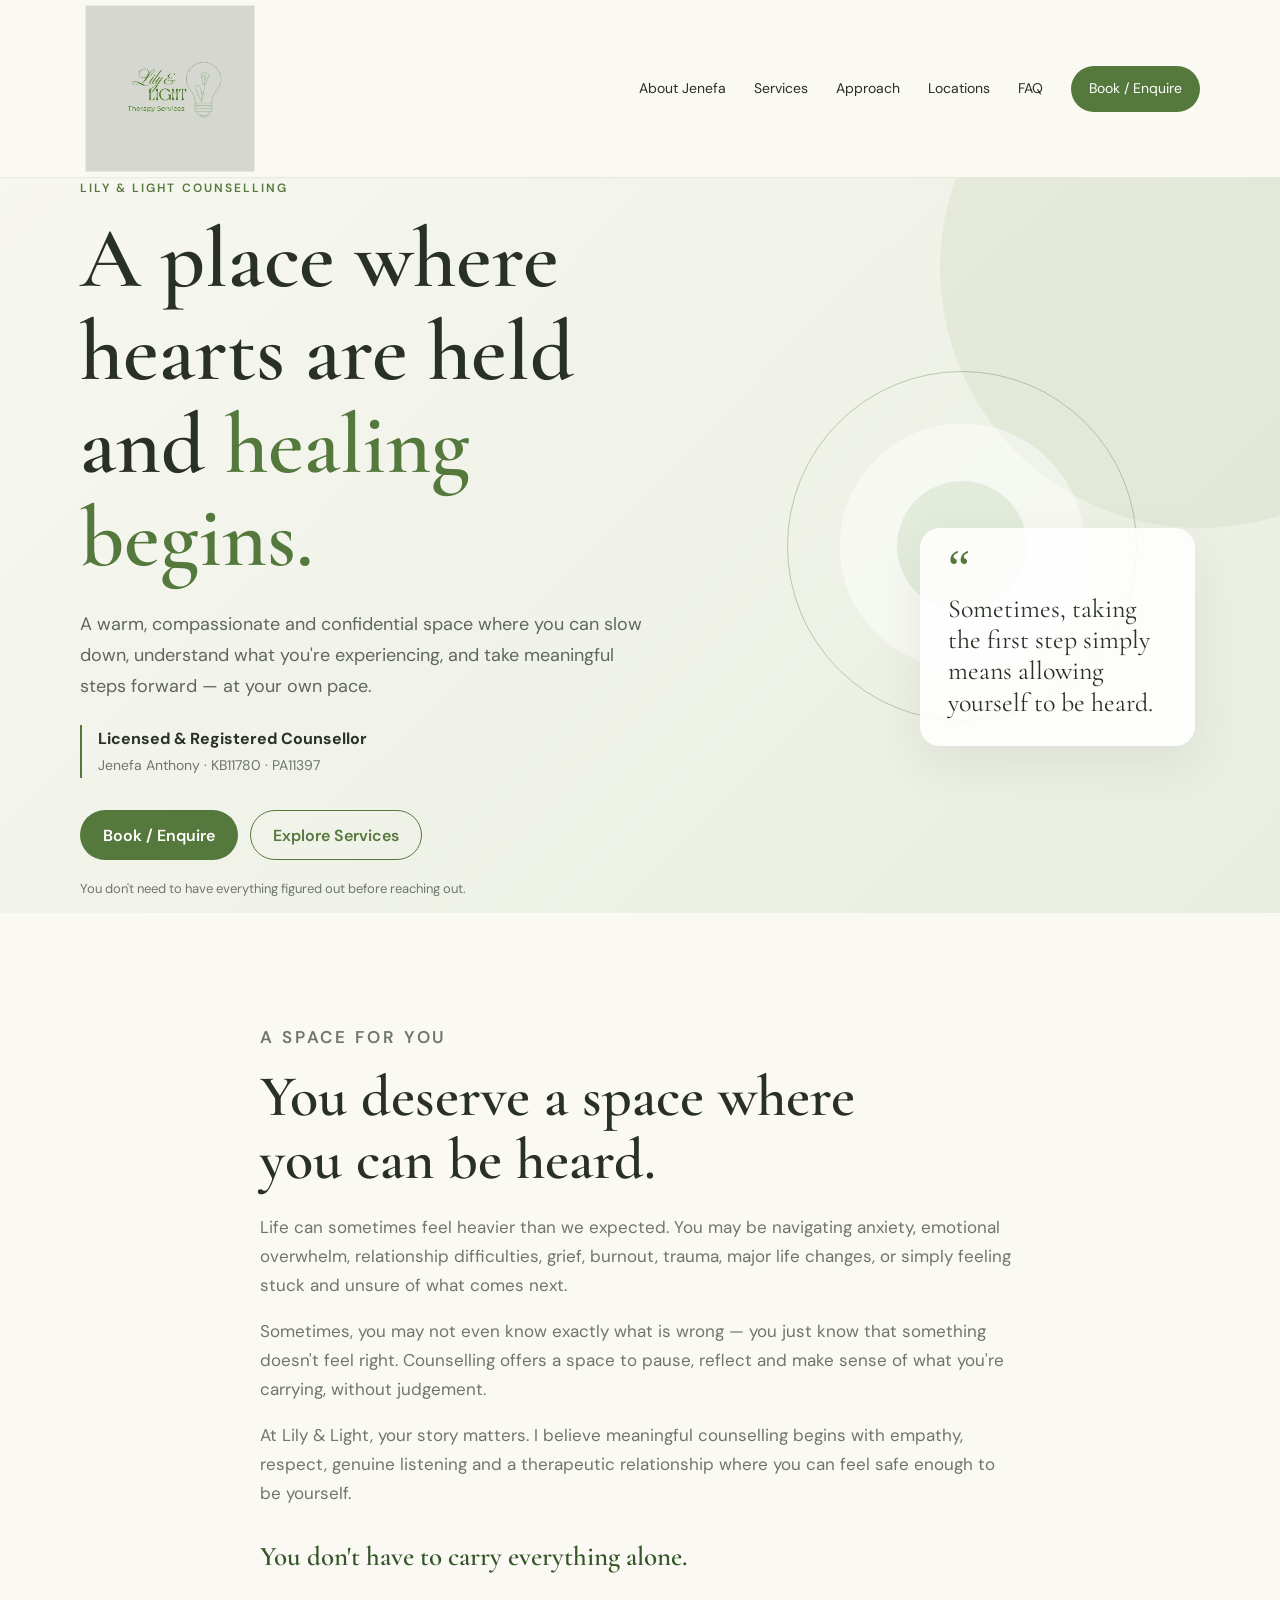
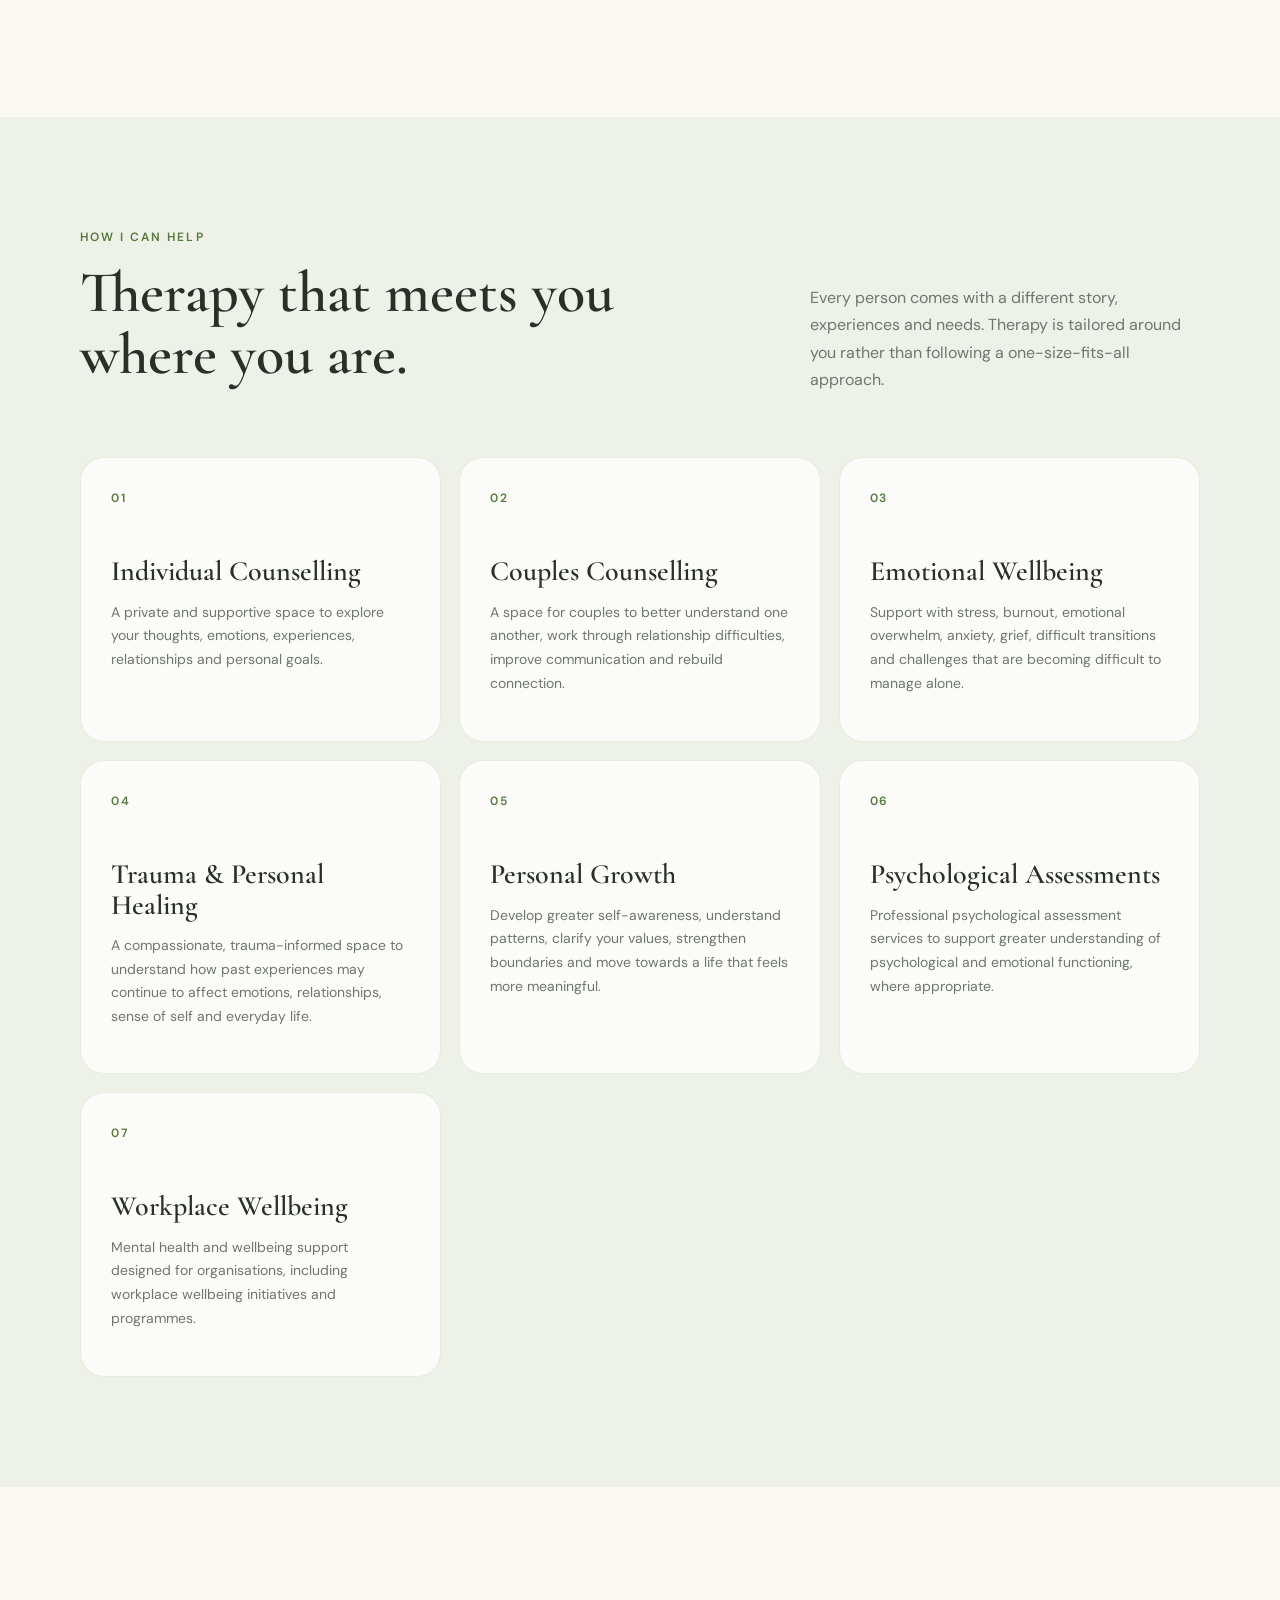
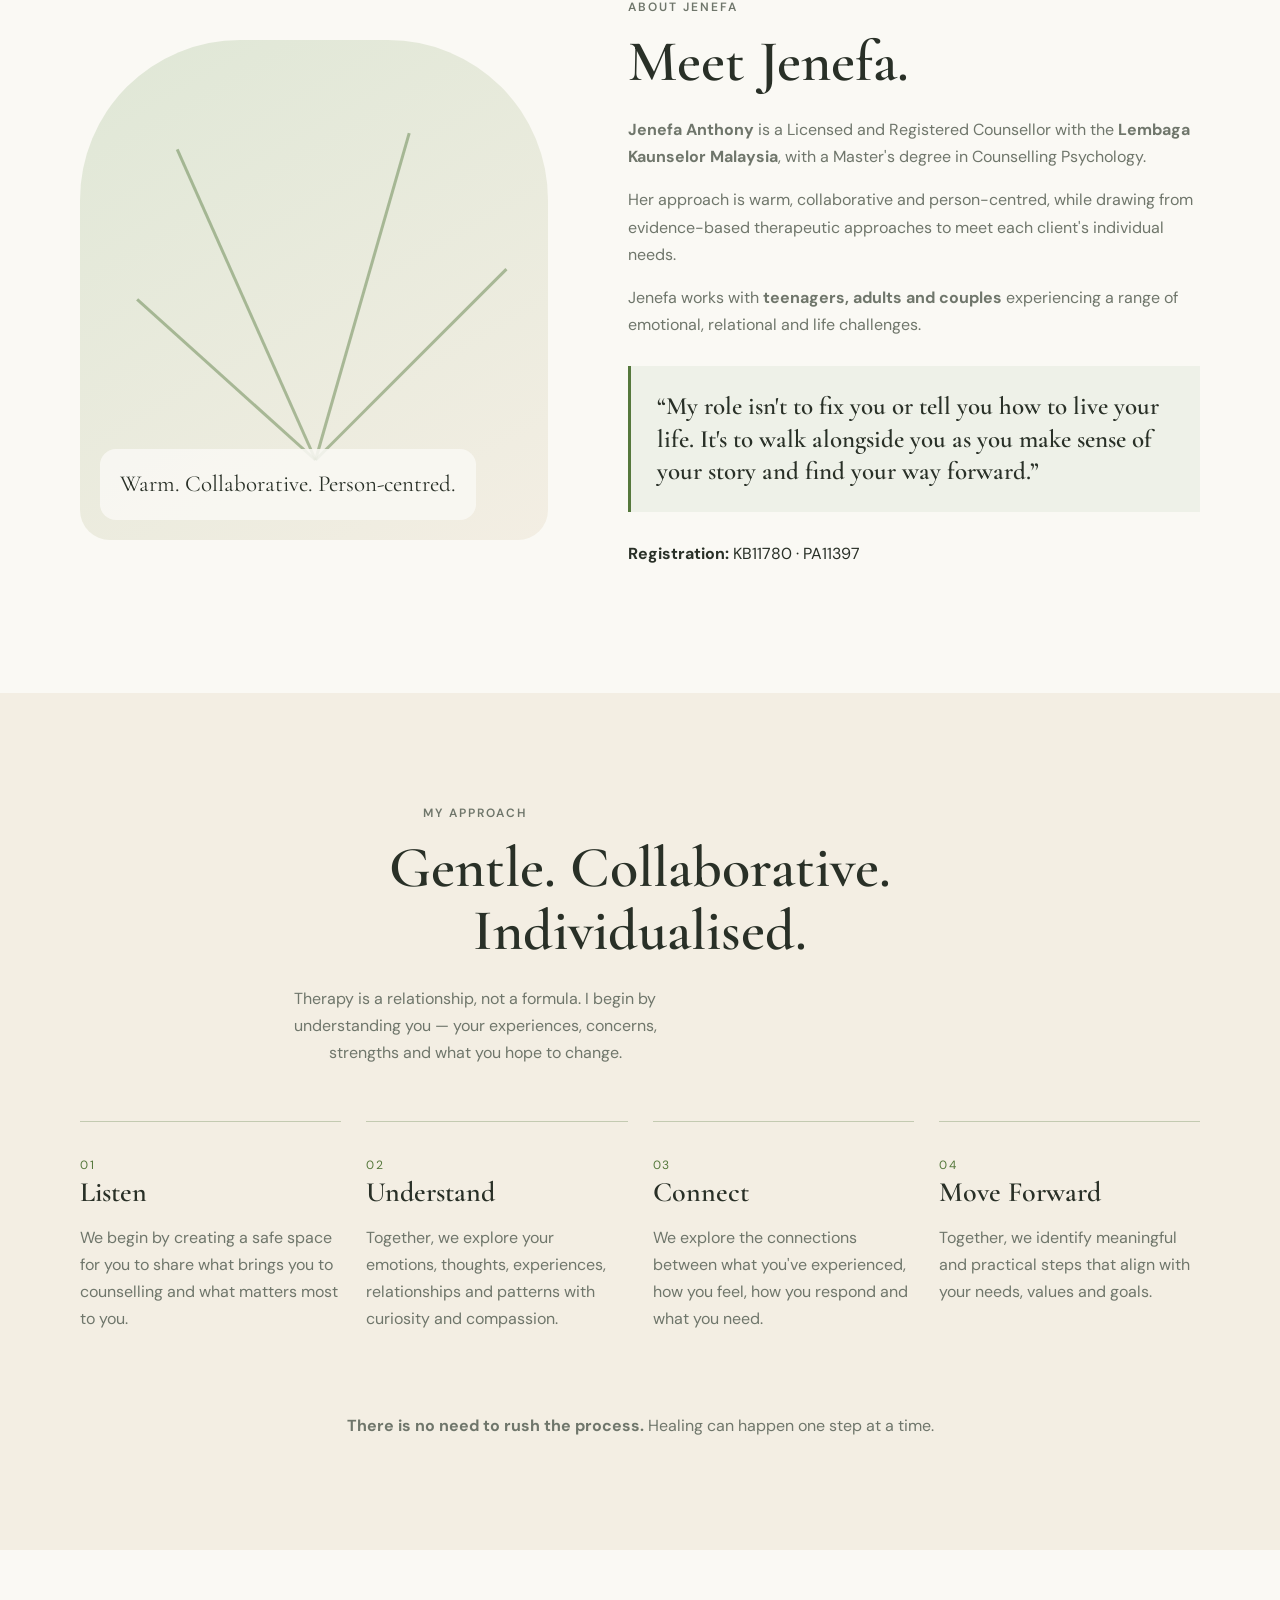
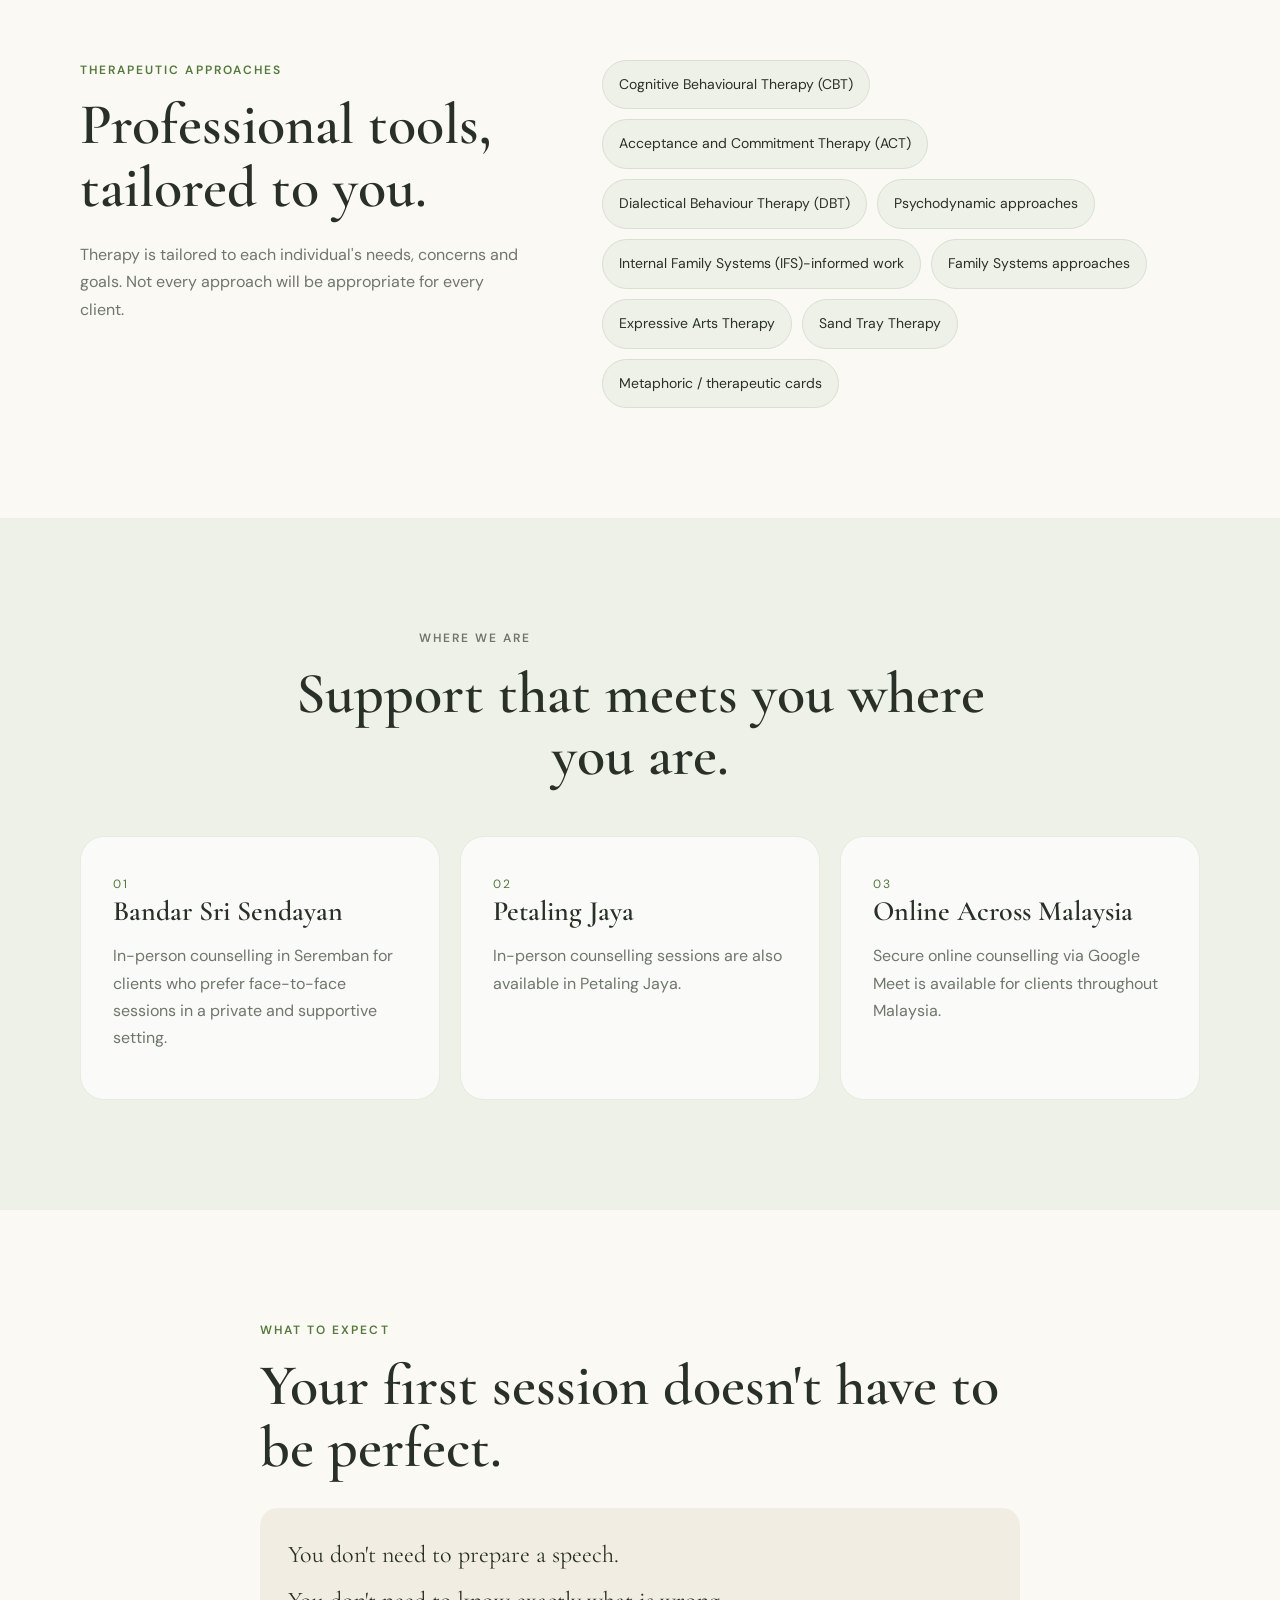
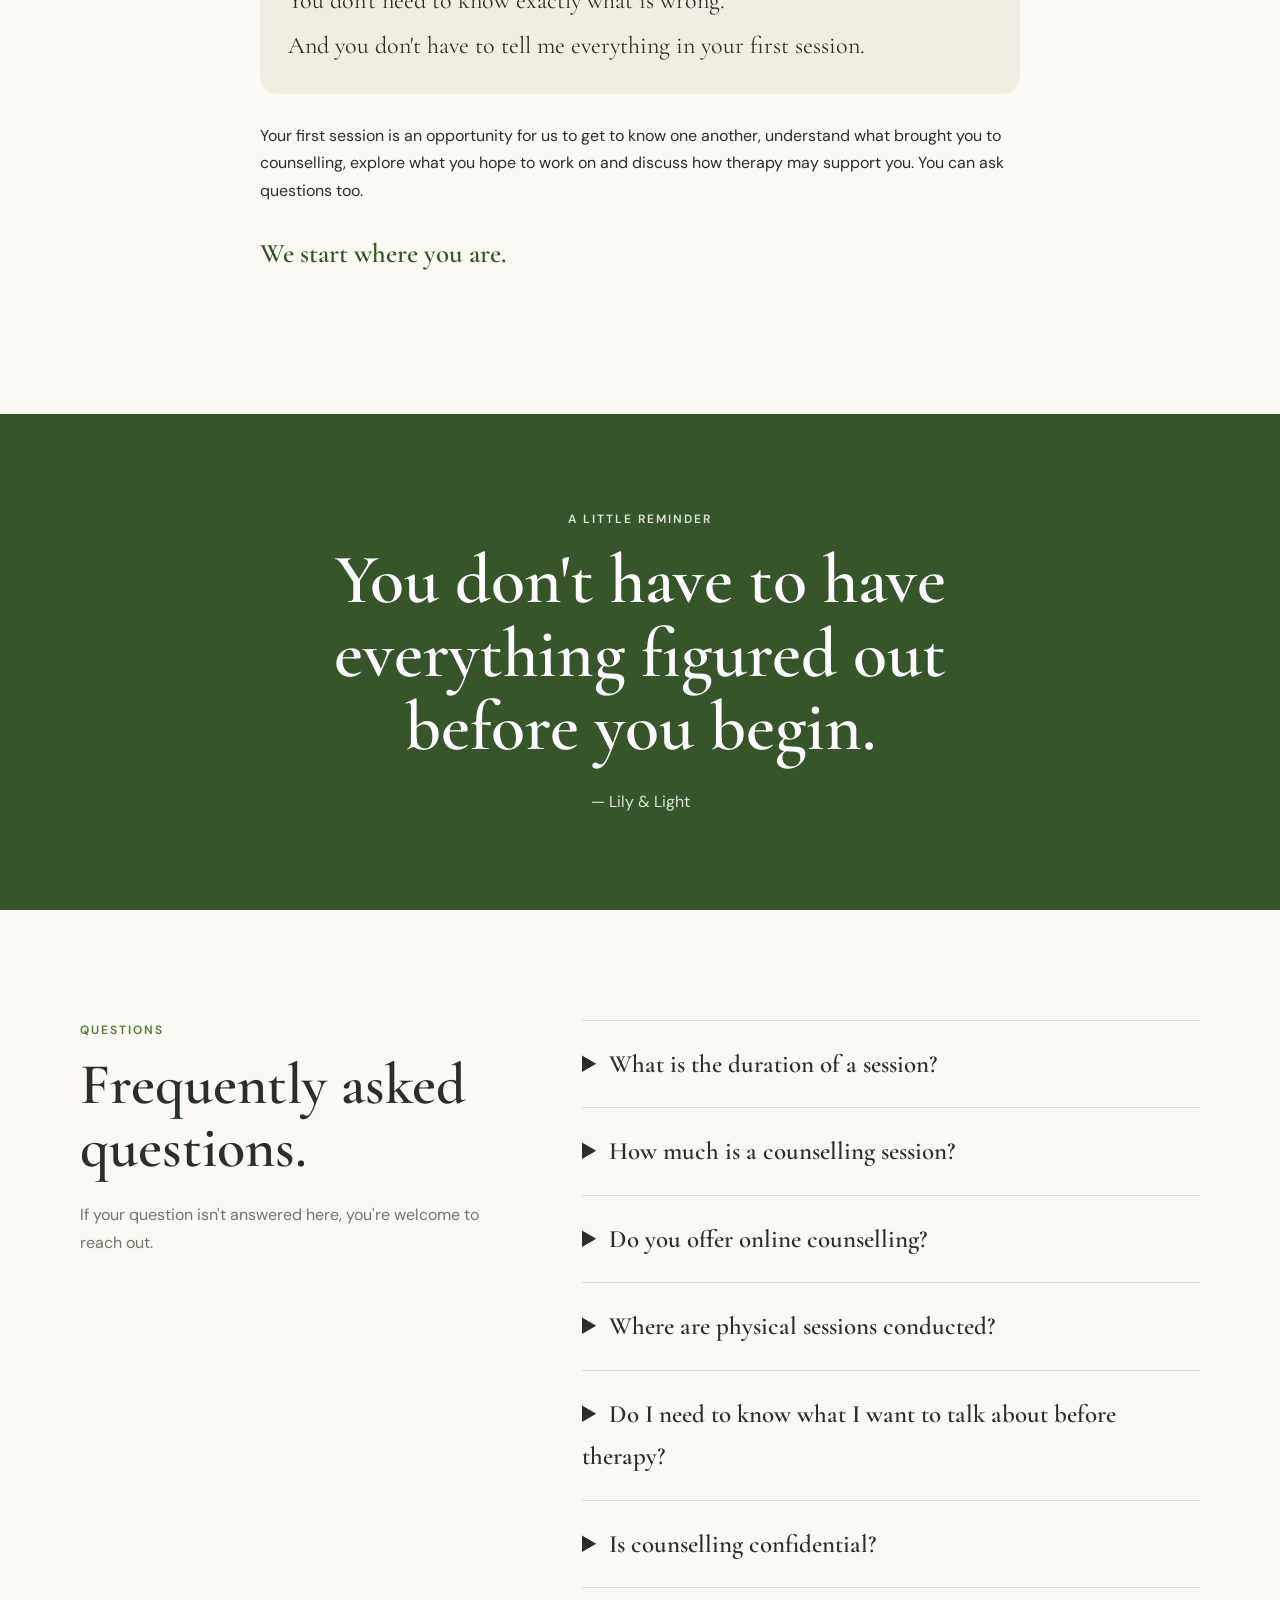
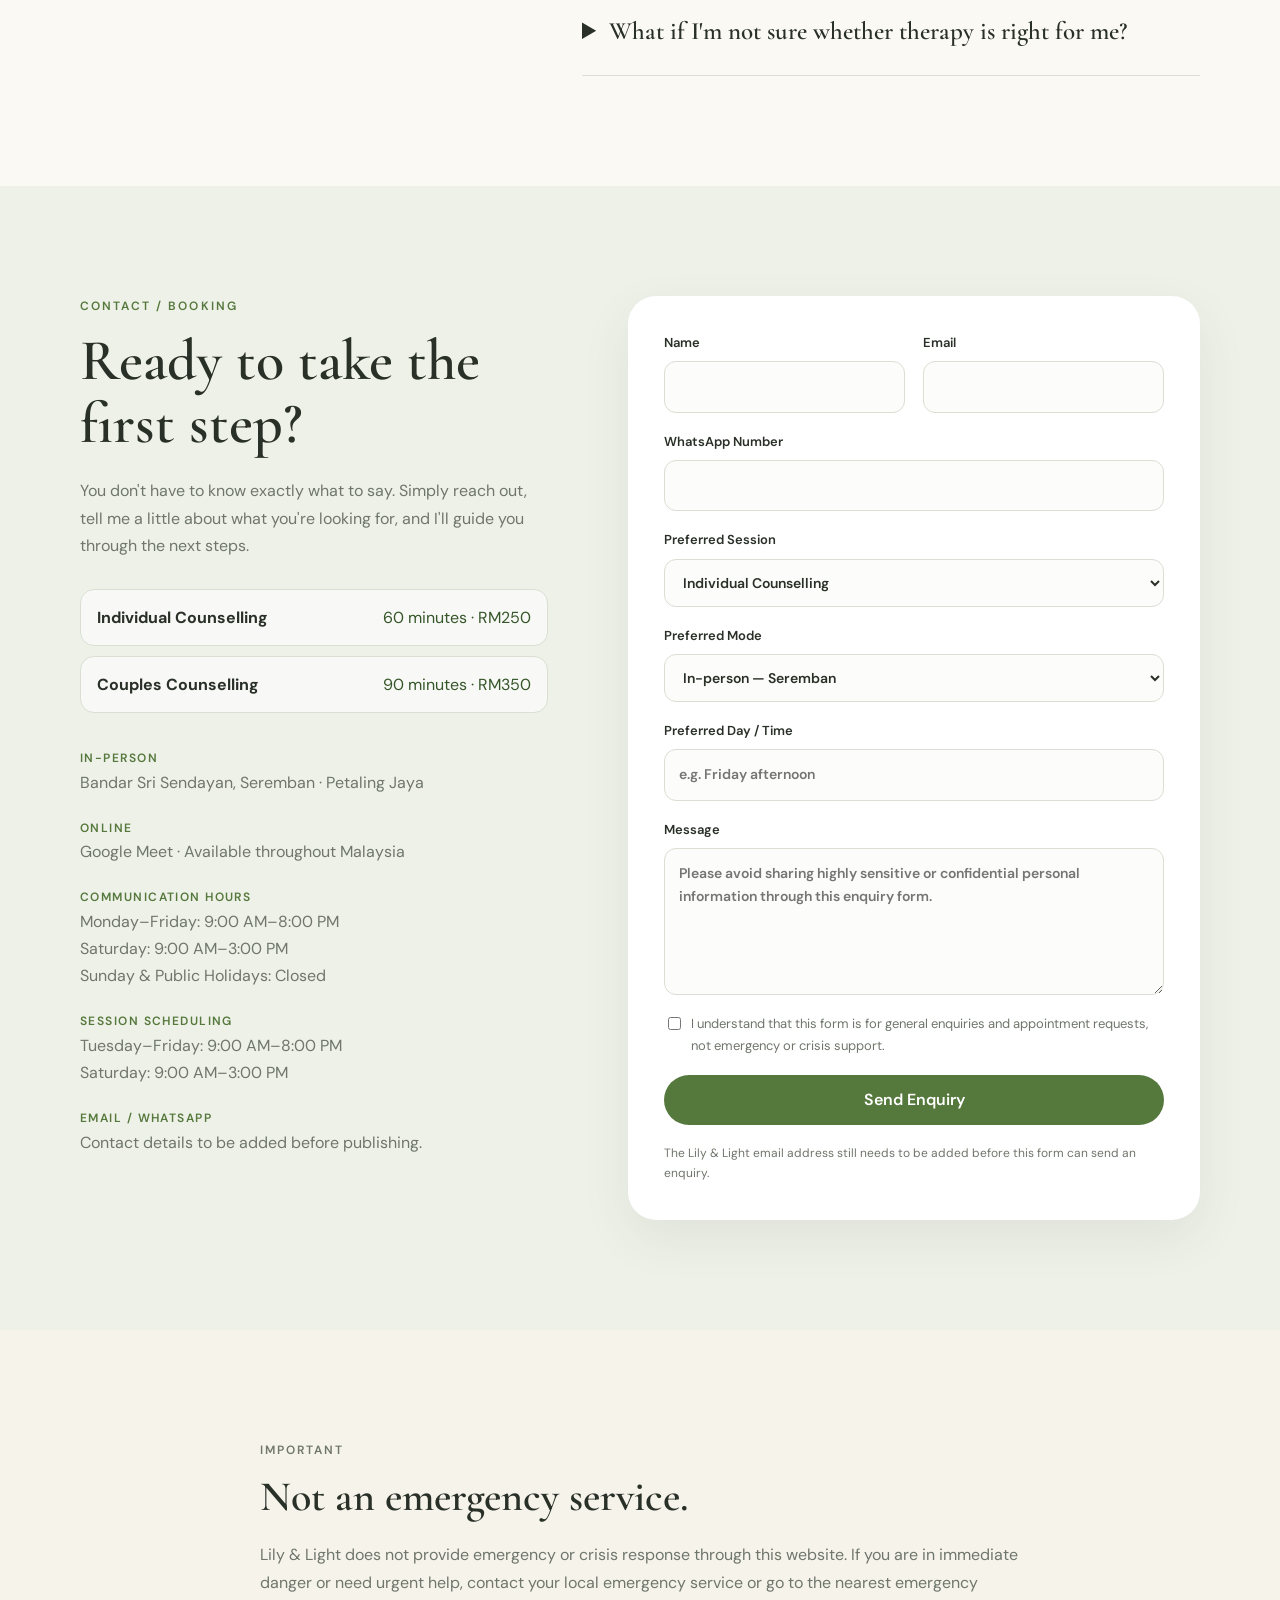
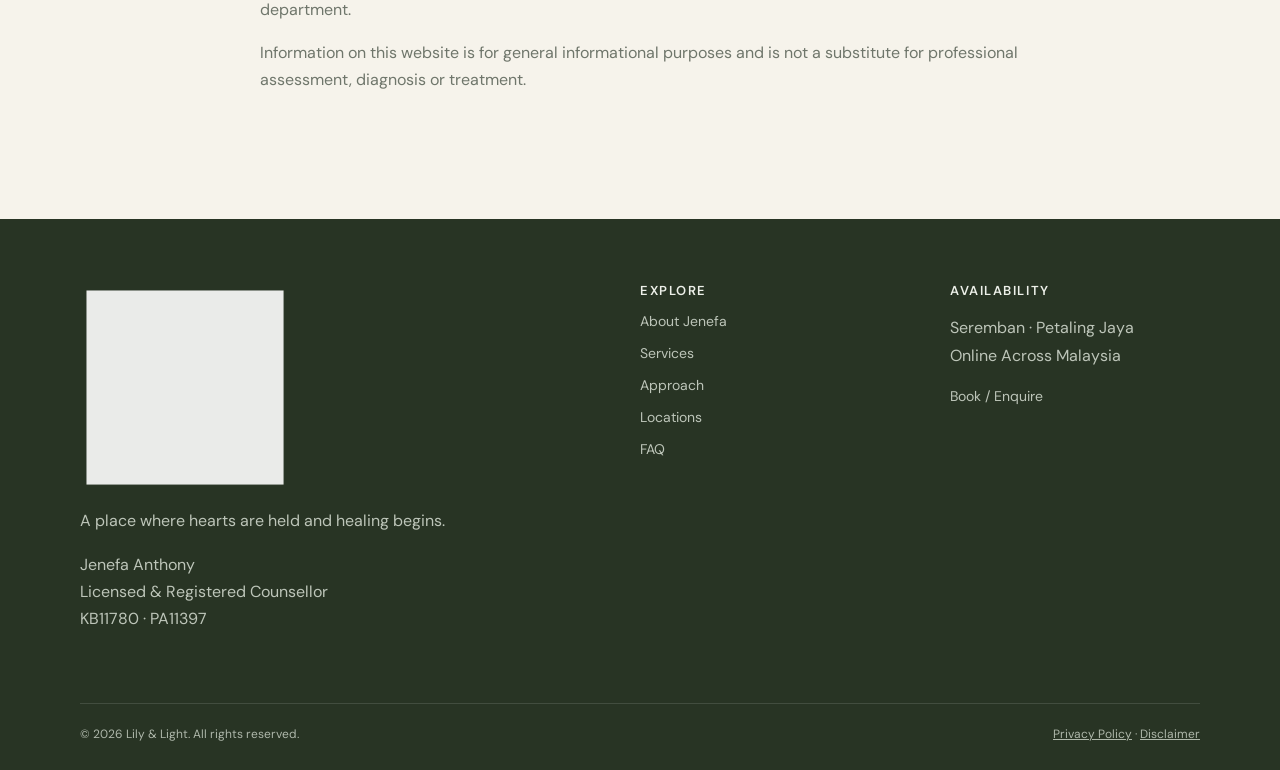
==== index.html @ 16d9e5cc "First Version" ====
<!doctype html>
<html lang="en">
<head>
  <meta charset="utf-8">
  <meta name="viewport" content="width=device-width, initial-scale=1">
  <meta name="description" content="Lily & Light offers warm, compassionate and confidential counselling with Jenefa Anthony, Licensed & Registered Counsellor. In-person in Seremban and Petaling Jaya, and online across Malaysia.">
  <meta name="keywords" content="counselling Malaysia, counsellor Seremban, counsellor Petaling Jaya, online counselling Malaysia, couples counselling, Lily and Light">
  <meta name="author" content="Lily & Light">
  <meta name="theme-color" content="#55783c">
  <meta property="og:title" content="Lily & Light | Counselling with Jenefa Anthony">
  <meta property="og:description" content="A place where hearts are held and healing begins.">
  <meta property="og:type" content="website">
  <meta property="og:image" content="logo.png">
  <title>Lily & Light | Counselling with Jenefa Anthony</title>
  <link rel="icon" href="favicon.png" type="image/png">
  <link rel="stylesheet" href="style.css">
</head>
<body>
  <a class="skip-link" href="#main">Skip to content</a>
  <header class="site-header" id="top">
    <div class="container nav-wrap">
      <a class="brand" href="#home" aria-label="Lily & Light home"><img src="logo.png" alt="Lily & Light logo"></a>
      <button class="menu-toggle" type="button" aria-expanded="false" aria-controls="site-nav" aria-label="Open menu"><span></span><span></span><span></span></button>
      <nav id="site-nav" class="site-nav" aria-label="Primary navigation">
        <a href="#about">About Jenefa</a><a href="#services">Services</a><a href="#approach">Approach</a><a href="#locations">Locations</a><a href="#faq">FAQ</a><a href="#contact" class="nav-cta">Book / Enquire</a>
      </nav>
    </div>
  </header>

  <main id="main">
    <section class="hero" id="home">
      <div class="hero-glow"></div>
      <div class="container hero-grid">
        <div class="hero-copy">
          <p class="eyebrow">LILY &amp; LIGHT COUNSELLING</p>
          <h1>A place where hearts are held and <em>healing begins.</em></h1>
          <p class="hero-text">A warm, compassionate and confidential space where you can slow down, understand what you're experiencing, and take meaningful steps forward — at your own pace.</p>
          <div class="credential"><strong>Licensed &amp; Registered Counsellor</strong><span>Jenefa Anthony · KB11780 · PA11397</span></div>
          <div class="hero-actions"><a class="button button-primary" href="#contact">Book / Enquire</a><a class="button button-ghost" href="#services">Explore Services</a></div>
          <p class="microcopy">You don't need to have everything figured out before reaching out.</p>
        </div>
        <div class="hero-art" aria-hidden="true"><div class="sun-ring"></div><div class="quote-card"><span class="quote-mark">“</span><p>Sometimes, taking the first step simply means allowing yourself to be heard.</p></div></div>
      </div>
    </section>

    <section class="intro section">
      <div class="container narrow">
        <p class="eyebrow">A SPACE FOR YOU</p><h2>You deserve a space where you can be heard.</h2>
        <p>Life can sometimes feel heavier than we expected. You may be navigating anxiety, emotional overwhelm, relationship difficulties, grief, burnout, trauma, major life changes, or simply feeling stuck and unsure of what comes next.</p>
        <p>Sometimes, you may not even know exactly what is wrong — you just know that something doesn't feel right. Counselling offers a space to pause, reflect and make sense of what you're carrying, without judgement.</p>
        <p>At Lily &amp; Light, your story matters. I believe meaningful counselling begins with empathy, respect, genuine listening and a therapeutic relationship where you can feel safe enough to be yourself.</p>
        <p class="callout">You don't have to carry everything alone.</p>
      </div>
    </section>

    <section class="section services-section" id="services">
      <div class="container">
        <div class="section-heading"><div><p class="eyebrow">HOW I CAN HELP</p><h2>Therapy that meets you where you are.</h2></div><p>Every person comes with a different story, experiences and needs. Therapy is tailored around you rather than following a one-size-fits-all approach.</p></div>
        <div class="service-grid service-grid-wide">
          <article class="service-card"><div class="icon">01</div><h3>Individual Counselling</h3><p>A private and supportive space to explore your thoughts, emotions, experiences, relationships and personal goals.</p></article>
          <article class="service-card"><div class="icon">02</div><h3>Couples Counselling</h3><p>A space for couples to better understand one another, work through relationship difficulties, improve communication and rebuild connection.</p></article>
          <article class="service-card"><div class="icon">03</div><h3>Emotional Wellbeing</h3><p>Support with stress, burnout, emotional overwhelm, anxiety, grief, difficult transitions and challenges that are becoming difficult to manage alone.</p></article>
          <article class="service-card"><div class="icon">04</div><h3>Trauma &amp; Personal Healing</h3><p>A compassionate, trauma-informed space to understand how past experiences may continue to affect emotions, relationships, sense of self and everyday life.</p></article>
          <article class="service-card"><div class="icon">05</div><h3>Personal Growth</h3><p>Develop greater self-awareness, understand patterns, clarify your values, strengthen boundaries and move towards a life that feels more meaningful.</p></article>
          <article class="service-card"><div class="icon">06</div><h3>Psychological Assessments</h3><p>Professional psychological assessment services to support greater understanding of psychological and emotional functioning, where appropriate.</p></article>
          <article class="service-card"><div class="icon">07</div><h3>Workplace Wellbeing</h3><p>Mental health and wellbeing support designed for organisations, including workplace wellbeing initiatives and programmes.</p></article>
        </div>
      </div>
    </section>

    <section class="split-section section" id="about">
      <div class="container split-grid">
        <div class="image-panel"><div class="botanical"><span></span><span></span><span></span><span></span></div><p class="image-caption">Warm. Collaborative. Person-centred.</p></div>
        <div class="content-panel"><p class="eyebrow">ABOUT JENEFA</p><h2>Meet Jenefa.</h2>
          <p><strong>Jenefa Anthony</strong> is a Licensed and Registered Counsellor with the <strong>Lembaga Kaunselor Malaysia</strong>, with a Master's degree in Counselling Psychology.</p>
          <p>Her approach is warm, collaborative and person-centred, while drawing from evidence-based therapeutic approaches to meet each client's individual needs.</p>
          <p>Jenefa works with <strong>teenagers, adults and couples</strong> experiencing a range of emotional, relational and life challenges.</p>
          <blockquote class="small-quote">“My role isn't to fix you or tell you how to live your life. It's to walk alongside you as you make sense of your story and find your way forward.”</blockquote>
          <p class="registration"><strong>Registration:</strong> KB11780 · PA11397</p>
        </div>
      </div>
    </section>

    <section class="approach section" id="approach">
      <div class="container">
        <div class="section-heading centered"><p class="eyebrow">MY APPROACH</p><h2>Gentle. Collaborative. Individualised.</h2><p>Therapy is a relationship, not a formula. I begin by understanding you — your experiences, concerns, strengths and what you hope to change.</p></div>
        <div class="approach-grid approach-four">
          <div><span>01</span><h3>Listen</h3><p>We begin by creating a safe space for you to share what brings you to counselling and what matters most to you.</p></div>
          <div><span>02</span><h3>Understand</h3><p>Together, we explore your emotions, thoughts, experiences, relationships and patterns with curiosity and compassion.</p></div>
          <div><span>03</span><h3>Connect</h3><p>We explore the connections between what you've experienced, how you feel, how you respond and what you need.</p></div>
          <div><span>04</span><h3>Move Forward</h3><p>Together, we identify meaningful and practical steps that align with your needs, values and goals.</p></div>
        </div>
        <p class="approach-note"><strong>There is no need to rush the process.</strong> Healing can happen one step at a time.</p>
      </div>
    </section>

    <section class="section methods">
      <div class="container methods-grid"><div><p class="eyebrow">THERAPEUTIC APPROACHES</p><h2>Professional tools, tailored to you.</h2><p>Therapy is tailored to each individual's needs, concerns and goals. Not every approach will be appropriate for every client.</p></div>
        <div class="method-list"><span>Cognitive Behavioural Therapy (CBT)</span><span>Acceptance and Commitment Therapy (ACT)</span><span>Dialectical Behaviour Therapy (DBT)</span><span>Psychodynamic approaches</span><span>Internal Family Systems (IFS)-informed work</span><span>Family Systems approaches</span><span>Expressive Arts Therapy</span><span>Sand Tray Therapy</span><span>Metaphoric / therapeutic cards</span></div>
      </div>
    </section>

    <section class="section locations" id="locations">
      <div class="container"><div class="section-heading centered"><p class="eyebrow">WHERE WE ARE</p><h2>Support that meets you where you are.</h2></div>
        <div class="location-grid"><article><span>01</span><h3>Bandar Sri Sendayan</h3><p>In-person counselling in Seremban for clients who prefer face-to-face sessions in a private and supportive setting.</p></article><article><span>02</span><h3>Petaling Jaya</h3><p>In-person counselling sessions are also available in Petaling Jaya.</p></article><article><span>03</span><h3>Online Across Malaysia</h3><p>Secure online counselling via Google Meet is available for clients throughout Malaysia.</p></article></div>
      </div>
    </section>

    <section class="section expect">
      <div class="container narrow"><p class="eyebrow">WHAT TO EXPECT</p><h2>Your first session doesn't have to be perfect.</h2><div class="expect-lines"><p>You don't need to prepare a speech.</p><p>You don't need to know exactly what is wrong.</p><p>And you don't have to tell me everything in your first session.</p></div><p>Your first session is an opportunity for us to get to know one another, understand what brought you to counselling, explore what you hope to work on and discuss how therapy may support you. You can ask questions too.</p><p class="callout">We start where you are.</p></div>
    </section>

    <section class="quote-section"><div class="container quote-inner"><p class="eyebrow">A LITTLE REMINDER</p><blockquote>You don't have to have everything figured out before you begin.</blockquote><p class="quote-sign">— Lily &amp; Light</p></div></section>

    <section class="faq section" id="faq">
      <div class="container faq-grid"><div><p class="eyebrow">QUESTIONS</p><h2>Frequently asked questions.</h2><p class="faq-intro">If your question isn't answered here, you're welcome to reach out.</p></div>
        <div class="accordion">
          <details><summary>What is the duration of a session?</summary><p>Individual counselling sessions are <strong>60 minutes</strong>, while couples counselling sessions are <strong>90 minutes</strong>.</p></details>
          <details><summary>How much is a counselling session?</summary><p>Individual counselling is <strong>RM250 per session</strong>. Couples counselling is <strong>RM350 per session</strong>.</p></details>
          <details><summary>Do you offer online counselling?</summary><p>Yes. Online counselling is available via Google Meet for clients throughout Malaysia.</p></details>
          <details><summary>Where are physical sessions conducted?</summary><p>In-person counselling is available in <strong>Bandar Sri Sendayan, Seremban</strong>, and <strong>Petaling Jaya</strong>.</p></details>
          <details><summary>Do I need to know what I want to talk about before therapy?</summary><p>No. You don't need to have everything figured out before reaching out. We can begin by exploring what is currently happening and what brought you to counselling.</p></details>
          <details><summary>Is counselling confidential?</summary><p>Counselling is confidential within the applicable professional, legal and safeguarding requirements. The limits of confidentiality will be explained clearly during the counselling process and informed consent.</p></details>
          <details><summary>What if I'm not sure whether therapy is right for me?</summary><p>That's completely okay. You can reach out with your questions first. We can discuss what you're looking for and whether counselling may be appropriate for your needs.</p></details>
        </div>
      </div>
    </section>

    <section class="contact section" id="contact">
      <div class="container contact-grid"><div class="contact-copy"><p class="eyebrow">CONTACT / BOOKING</p><h2>Ready to take the first step?</h2><p>You don't have to know exactly what to say. Simply reach out, tell me a little about what you're looking for, and I'll guide you through the next steps.</p>
        <div class="session-prices"><div><strong>Individual Counselling</strong><span>60 minutes · RM250</span></div><div><strong>Couples Counselling</strong><span>90 minutes · RM350</span></div></div>
        <div class="contact-details"><div><span>In-person</span><p>Bandar Sri Sendayan, Seremban · Petaling Jaya</p></div><div><span>Online</span><p>Google Meet · Available throughout Malaysia</p></div><div><span>Communication Hours</span><p>Monday–Friday: 9:00 AM–8:00 PM<br>Saturday: 9:00 AM–3:00 PM<br>Sunday &amp; Public Holidays: Closed</p></div><div><span>Session Scheduling</span><p>Tuesday–Friday: 9:00 AM–8:00 PM<br>Saturday: 9:00 AM–3:00 PM</p></div><div><span>Email / WhatsApp</span><p>Contact details to be added before publishing.</p></div></div>
      </div>

      <form class="booking-form" id="bookingForm">
        <div class="form-row"><label>Name<input type="text" name="name" autocomplete="name" required></label><label>Email<input type="email" name="email" autocomplete="email" required></label></div>
        <label>WhatsApp Number<input type="tel" name="whatsapp" autocomplete="tel"></label>
        <label>Preferred Session<select name="enquiry"><option>Individual Counselling</option><option>Couples Counselling</option><option>Psychological Assessment</option><option>Workplace Wellbeing</option><option>Not sure / I'd like to enquire</option></select></label>
        <label>Preferred Mode<select name="mode"><option>In-person — Seremban</option><option>In-person — Petaling Jaya</option><option>Online</option><option>Not sure</option></select></label>
        <label>Preferred Day / Time<input type="text" name="preferred_time" placeholder="e.g. Friday afternoon"></label>
        <label>Message<textarea name="message" rows="5" placeholder="Please avoid sharing highly sensitive or confidential personal information through this enquiry form."></textarea></label>
        <label class="consent"><input type="checkbox" required><span>I understand that this form is for general enquiries and appointment requests, not emergency or crisis support.</span></label>
        <button class="button button-primary" type="submit">Send Enquiry</button>
        <p class="form-note" id="formNote">The Lily &amp; Light email address still needs to be added before this form can send an enquiry.</p>
      </form></div>
    </section>

    <section class="disclaimer section"><div class="container narrow"><p class="eyebrow">IMPORTANT</p><h2>Not an emergency service.</h2><p>Lily &amp; Light does not provide emergency or crisis response through this website. If you are in immediate danger or need urgent help, contact your local emergency service or go to the nearest emergency department.</p><p>Information on this website is for general informational purposes and is not a substitute for professional assessment, diagnosis or treatment.</p></div></section>
  </main>

  <footer class="site-footer"><div class="container footer-grid"><div><img src="logo.png" alt="Lily & Light" class="footer-logo"><p>A place where hearts are held and healing begins.</p><p>Jenefa Anthony<br>Licensed &amp; Registered Counsellor<br>KB11780 · PA11397</p></div><div><h3>Explore</h3><a href="#about">About Jenefa</a><a href="#services">Services</a><a href="#approach">Approach</a><a href="#locations">Locations</a><a href="#faq">FAQ</a></div><div><h3>Availability</h3><p>Seremban · Petaling Jaya<br>Online Across Malaysia</p><a href="#contact">Book / Enquire</a></div></div><div class="container footer-bottom"><span>© <span id="year"></span> Lily &amp; Light. All rights reserved.</span><span><a href="privacy.html">Privacy Policy</a> · <a href="disclaimer.html">Disclaimer</a></span></div></footer>
  <script src="script.js"></script>
</body>
</html>
---- style.css ----
@import url('https://fonts.googleapis.com/css2?family=Cormorant+Garamond:wght@500;600;700&family=DM+Sans:wght@400;500;600&display=swap');

:root {
  --green: #55783c;
  --green-dark: #36562a;
  --green-soft: #dfe7d6;
  --sage: #eef1e8;
  --cream: #faf9f4;
  --warm: #f2ede2;
  --ink: #293027;
  --muted: #6f766b;
  --line: #d9dfd3;
  --white: #ffffff;
  --shadow: 0 18px 50px rgba(45, 63, 39, .08);
  --radius: 24px;
}

* { box-sizing: border-box; }
html { scroll-behavior: smooth; }
body {
  margin: 0;
  color: var(--ink);
  background: var(--cream);
  font-family: "DM Sans", Arial, sans-serif;
  line-height: 1.7;
}
img { max-width: 100%; display: block; }
a { color: inherit; }
.container { width: min(1120px, calc(100% - 40px)); margin: 0 auto; }
.narrow { max-width: 760px; }
.section { padding: 110px 0; }

.skip-link {
  position: fixed; left: 12px; top: -60px; z-index: 1000;
  background: var(--green-dark); color: white; padding: 10px 14px;
}
.skip-link:focus { top: 12px; }

.site-header {
  position: sticky; top: 0; z-index: 100;
  background: rgba(250,249,244,.93);
  backdrop-filter: blur(14px);
  border-bottom: 1px solid rgba(85,120,60,.12);
}
.nav-wrap { min-height: 88px; display: flex; align-items: center; justify-content: space-between; gap: 24px; }
.brand img { width: 180px; height: auto; }
.site-nav { display: flex; align-items: center; gap: 28px; font-size: 14px; }
.site-nav a { text-decoration: none; color: var(--ink); }
.site-nav a:hover { color: var(--green); }
.nav-cta {
  background: var(--green);
  color: white !important;
  padding: 11px 18px;
  border-radius: 999px;
}
.menu-toggle { display: none; border: 0; background: transparent; padding: 8px; }
.menu-toggle span { display: block; width: 25px; height: 2px; background: var(--ink); margin: 5px; }

.hero {
  position: relative; overflow: hidden;
  background: linear-gradient(135deg, #f7f7f0 0%, #e9eee1 100%);
  min-height: 690px;
  display: flex; align-items: center;
}
.hero-glow {
  position: absolute; width: 520px; height: 520px; border-radius: 50%;
  background: rgba(190, 205, 170, .24); right: -180px; top: -170px;
}
.hero-grid { display: grid; grid-template-columns: 1.1fr .9fr; align-items: center; gap: 60px; position: relative; }
.eyebrow {
  margin: 0 0 14px;
  color: var(--green);
  letter-spacing: .17em;
  font-size: 12px;
  font-weight: 600;
}
h1, h2, h3 { margin-top: 0; line-height: 1.08; font-family: "Cormorant Garamond", Georgia, serif; font-weight: 600; }
h1 { font-size: clamp(54px, 7vw, 86px); max-width: 720px; margin-bottom: 25px; }
h1 em { color: var(--green); font-style: normal; }
h2 { font-size: clamp(40px, 5vw, 58px); margin-bottom: 22px; }
h3 { font-size: 28px; margin-bottom: 12px; }
.hero-text { font-size: 18px; max-width: 630px; color: #5f675d; }
.hero-actions { display: flex; flex-wrap: wrap; gap: 12px; margin: 32px 0 18px; }
.button {
  display: inline-flex; justify-content: center; align-items: center;
  min-height: 50px; padding: 0 22px; border-radius: 999px;
  text-decoration: none; font: inherit; font-weight: 600; cursor: pointer;
  border: 1px solid transparent;
}
.button-primary { background: var(--green); color: white; }
.button-primary:hover { background: var(--green-dark); }
.button-ghost { border-color: var(--green); color: var(--green); background: transparent; }
.microcopy { color: var(--muted); font-size: 13px; }

.hero-art { min-height: 470px; position: relative; display: grid; place-items: center; }
.sun-ring {
  width: 350px; height: 350px; border: 1px solid rgba(85,120,60,.35);
  border-radius: 50%; position: relative;
}
.sun-ring::before, .sun-ring::after {
  content: ""; position: absolute; left: 50%; top: 50%;
  transform: translate(-50%,-50%); border-radius: 50%;
}
.sun-ring::before { width: 245px; height: 245px; background: rgba(255,255,255,.45); }
.sun-ring::after { width: 130px; height: 130px; background: rgba(205,220,191,.45); }
.quote-card {
  position: absolute; right: 5px; bottom: 35px; width: 275px;
  background: rgba(255,255,255,.9); padding: 28px; border-radius: 20px;
  box-shadow: var(--shadow);
}
.quote-card p { margin: 0; font-family: "Cormorant Garamond", Georgia, serif; font-size: 26px; line-height: 1.2; }
.quote-mark { color: var(--green); font: 50px Georgia, serif; line-height: .5; }

.intro { background: var(--cream); }
.intro h2 { max-width: 680px; }
.intro p { color: var(--muted); font-size: 17px; }

.services-section { background: var(--sage); }
.section-heading { display: flex; justify-content: space-between; align-items: end; gap: 50px; margin-bottom: 48px; }
.section-heading > p { max-width: 390px; color: var(--muted); }
.service-grid { display: grid; grid-template-columns: repeat(4,1fr); gap: 18px; }
.service-card {
  background: rgba(255,255,255,.74); border: 1px solid rgba(85,120,60,.12);
  border-radius: var(--radius); padding: 30px; min-height: 300px;
}
.service-card .icon { color: var(--green); font-size: 12px; letter-spacing: .15em; margin-bottom: 48px; font-weight: 600; }
.service-card p { color: var(--muted); font-size: 14px; }

.split-section { background: var(--cream); }
.split-grid { display: grid; grid-template-columns: .9fr 1.1fr; gap: 80px; align-items: center; }
.image-panel {
  min-height: 500px; border-radius: 160px 160px 30px 30px;
  background: linear-gradient(150deg, #dfe7d6, #f3eee3);
  position: relative; overflow: hidden; display: flex; align-items: end;
}
.botanical { position: absolute; inset: 50px 40px 80px; }
.botanical span {
  position: absolute; bottom: 0; left: 50%; width: 3px; height: 340px;
  background: var(--green); transform-origin: bottom; opacity: .45;
}
.botanical span:nth-child(1) { transform: rotate(-24deg); }
.botanical span:nth-child(2) { transform: rotate(16deg); }
.botanical span:nth-child(3) { transform: rotate(-48deg); height: 240px; }
.botanical span:nth-child(4) { transform: rotate(45deg); height: 270px; }
.image-caption {
  position: relative; z-index: 2; background: rgba(250,249,244,.88);
  padding: 16px 20px; margin: 0 20px 20px; border-radius: 16px;
  font-family: "Cormorant Garamond", Georgia, serif; font-size: 23px;
}
.content-panel p { color: var(--muted); }
.signature { color: var(--green) !important; font-family: "Cormorant Garamond", Georgia, serif; font-size: 24px; }

.approach { background: #f3eee3; }
.centered { display: block; text-align: center; max-width: 720px; margin-left: auto; margin-right: auto; }
.centered p:last-child { color: var(--muted); }
.approach-grid { display: grid; grid-template-columns: repeat(3,1fr); gap: 25px; margin-top: 55px; }
.approach-grid > div { padding: 28px 0; border-top: 1px solid rgba(85,120,60,.3); }
.approach-grid span { color: var(--green); font-size: 12px; letter-spacing: .15em; }
.approach-grid p { color: var(--muted); }

.quote-section { background: var(--green-dark); color: white; padding: 95px 0; text-align: center; }
.quote-section .eyebrow { color: #dfe7d6; }
blockquote { margin: 0 auto; max-width: 800px; font: 600 clamp(42px,6vw,70px)/1.05 "Cormorant Garamond", Georgia, serif; }

.faq { background: var(--cream); }
.faq-grid { display: grid; grid-template-columns: .8fr 1.2fr; gap: 90px; }
.faq-intro { color: var(--muted); }
.accordion details { border-top: 1px solid var(--line); padding: 22px 0; }
.accordion details:last-child { border-bottom: 1px solid var(--line); }
.accordion summary { cursor: pointer; font-family: "Cormorant Garamond", Georgia, serif; font-size: 25px; font-weight: 600; }
.accordion p { color: var(--muted); max-width: 680px; }

.contact { background: var(--sage); }
.contact-grid { display: grid; grid-template-columns: .9fr 1.1fr; gap: 80px; align-items: start; }
.contact-copy > p:not(.eyebrow) { color: var(--muted); max-width: 520px; }
.contact-details { margin-top: 35px; display: grid; gap: 22px; }
.contact-details span { display: block; color: var(--green); font-size: 12px; letter-spacing: .12em; text-transform: uppercase; font-weight: 600; }
.contact-details a { color: var(--green-dark); font-weight: 600; }
.contact-details p { margin: 0; color: var(--muted); }

.booking-form {
  background: white; padding: 36px; border-radius: 28px; box-shadow: var(--shadow);
  display: grid; gap: 18px;
}
.form-row { display: grid; grid-template-columns: 1fr 1fr; gap: 18px; }
label { display: grid; gap: 7px; font-size: 13px; font-weight: 600; }
input, select, textarea {
  width: 100%; border: 1px solid var(--line); border-radius: 12px;
  padding: 13px 14px; background: #fcfcfa; color: var(--ink);
  font: inherit; font-size: 14px; outline: none;
}
input:focus, select:focus, textarea:focus { border-color: var(--green); box-shadow: 0 0 0 3px rgba(85,120,60,.10); }
textarea { resize: vertical; }
.consent { grid-template-columns: auto 1fr; align-items: start; font-weight: 400; color: var(--muted); }
.consent input { width: auto; margin-top: 4px; }
.form-note { margin: 0; font-size: 12px; color: var(--muted); }

.disclaimer { background: #f6f3eb; }
.disclaimer h2 { font-size: 42px; }
.disclaimer p { color: var(--muted); }

.site-footer { background: #283424; color: #edf0e9; padding: 65px 0 25px; }
.footer-grid { display: grid; grid-template-columns: 2fr 1fr 1fr; gap: 60px; }
.footer-logo { width: 210px; filter: brightness(0) invert(1); opacity: .9; margin-bottom: 12px; }
.footer-grid p { color: #bdc5b9; }
.footer-grid h3 { font-family: "DM Sans", sans-serif; font-size: 13px; text-transform: uppercase; letter-spacing: .12em; }
.footer-grid a { display: block; color: #bdc5b9; text-decoration: none; margin: 8px 0; font-size: 14px; }
.footer-grid a:hover { color: white; }
.footer-bottom {
  margin-top: 55px; padding-top: 20px; border-top: 1px solid rgba(255,255,255,.12);
  display: flex; justify-content: space-between; gap: 20px; color: #aeb7aa; font-size: 12px;
}
.footer-bottom a { color: inherit; }

@media (max-width: 900px) {
  .site-nav { gap: 16px; }
  .service-grid { grid-template-columns: repeat(2,1fr); }
  .hero-grid, .split-grid, .contact-grid, .faq-grid { grid-template-columns: 1fr; }
  .hero { padding: 80px 0; }
  .hero-art { min-height: 380px; }
  .split-grid, .contact-grid, .faq-grid { gap: 45px; }
  .approach-grid { grid-template-columns: 1fr; gap: 0; }
}

@media (max-width: 700px) {
  .container { width: min(100% - 28px, 560px); }
  .section { padding: 75px 0; }
  .nav-wrap { min-height: 72px; }
  .brand img { width: 150px; }
  .menu-toggle { display: block; }
  .site-nav {
    display: none; position: absolute; top: 72px; left: 14px; right: 14px;
    background: white; padding: 20px; border-radius: 18px; box-shadow: var(--shadow);
    flex-direction: column; align-items: stretch;
  }
  .site-nav.open { display: flex; }
  .site-nav a { padding: 10px; }
  .nav-cta { text-align: center; }
  h1 { font-size: clamp(48px, 15vw, 68px); }
  .hero-grid { gap: 20px; }
  .hero-art { min-height: 300px; }
  .sun-ring { width: 270px; height: 270px; }
  .sun-ring::before { width: 190px; height: 190px; }
  .quote-card { width: 225px; right: 0; bottom: 10px; padding: 20px; }
  .quote-card p { font-size: 22px; }
  .section-heading { display: block; }
  .section-heading > p { margin-top: 18px; }
  .service-grid { grid-template-columns: 1fr; }
  .service-card { min-height: auto; }
  .image-panel { min-height: 390px; }
  .form-row { grid-template-columns: 1fr; }
  .booking-form { padding: 24px; }
  .footer-grid { grid-template-columns: 1fr 1fr; gap: 30px; }
  .footer-grid > div:first-child { grid-column: 1 / -1; }
  .footer-bottom { flex-direction: column; }
}

/* 2026 Lily & Light content refresh */
.credential { margin: 24px 0 0; padding-left: 16px; border-left: 2px solid var(--green); display: grid; gap: 2px; }
.credential span { color: var(--muted); font-size: 14px; }
.callout { color: var(--green-dark) !important; font-family: "Cormorant Garamond", Georgia, serif; font-size: 27px !important; font-weight: 600; }
.service-grid-wide { grid-template-columns: repeat(3, 1fr); }
.service-grid-wide .service-card { min-height: 285px; }
.small-quote { margin: 28px 0; padding: 24px 26px; border-left: 3px solid var(--green); background: var(--sage); font: 600 25px/1.3 "Cormorant Garamond", Georgia, serif; }
.registration { color: var(--ink) !important; }
.approach-four { grid-template-columns: repeat(4, 1fr); }
.approach-note { text-align: center; margin: 36px auto 0; color: var(--muted); }
.methods { background: var(--cream); }
.methods-grid { display: grid; grid-template-columns: .85fr 1.15fr; gap: 80px; align-items: start; }
.methods-grid > div:first-child > p:last-child { color: var(--muted); }
.method-list { display: flex; flex-wrap: wrap; gap: 10px; }
.method-list span { padding: 12px 16px; background: var(--sage); border: 1px solid var(--line); border-radius: 999px; font-size: 14px; }
.locations { background: var(--sage); }
.location-grid { display: grid; grid-template-columns: repeat(3,1fr); gap: 20px; }
.location-grid article { background: rgba(255,255,255,.72); border: 1px solid rgba(85,120,60,.12); border-radius: var(--radius); padding: 32px; }
.location-grid article > span { color: var(--green); font-size: 12px; letter-spacing: .15em; }
.location-grid p { color: var(--muted); }
.expect { background: var(--cream); }
.expect-lines { margin: 28px 0; padding: 22px 28px; border-radius: 18px; background: var(--warm); }
.expect-lines p { margin: 5px 0; font-family: "Cormorant Garamond", Georgia, serif; font-size: 24px; }
.quote-sign { margin: 24px 0 0; color: #dfe7d6; }
.session-prices { margin: 30px 0; display: grid; gap: 10px; }
.session-prices > div { background: rgba(255,255,255,.62); border: 1px solid var(--line); border-radius: 14px; padding: 14px 16px; display: flex; justify-content: space-between; gap: 18px; }
.session-prices span { color: var(--green-dark); }
@media (max-width: 900px) {
  .service-grid-wide { grid-template-columns: repeat(2,1fr); }
  .approach-four { grid-template-columns: repeat(2,1fr); }
  .methods-grid { grid-template-columns: 1fr; gap: 35px; }
  .location-grid { grid-template-columns: 1fr; }
}
@media (max-width: 700px) {
  .service-grid-wide, .approach-four { grid-template-columns: 1fr; }
  .session-prices > div { display: grid; gap: 2px; }
}
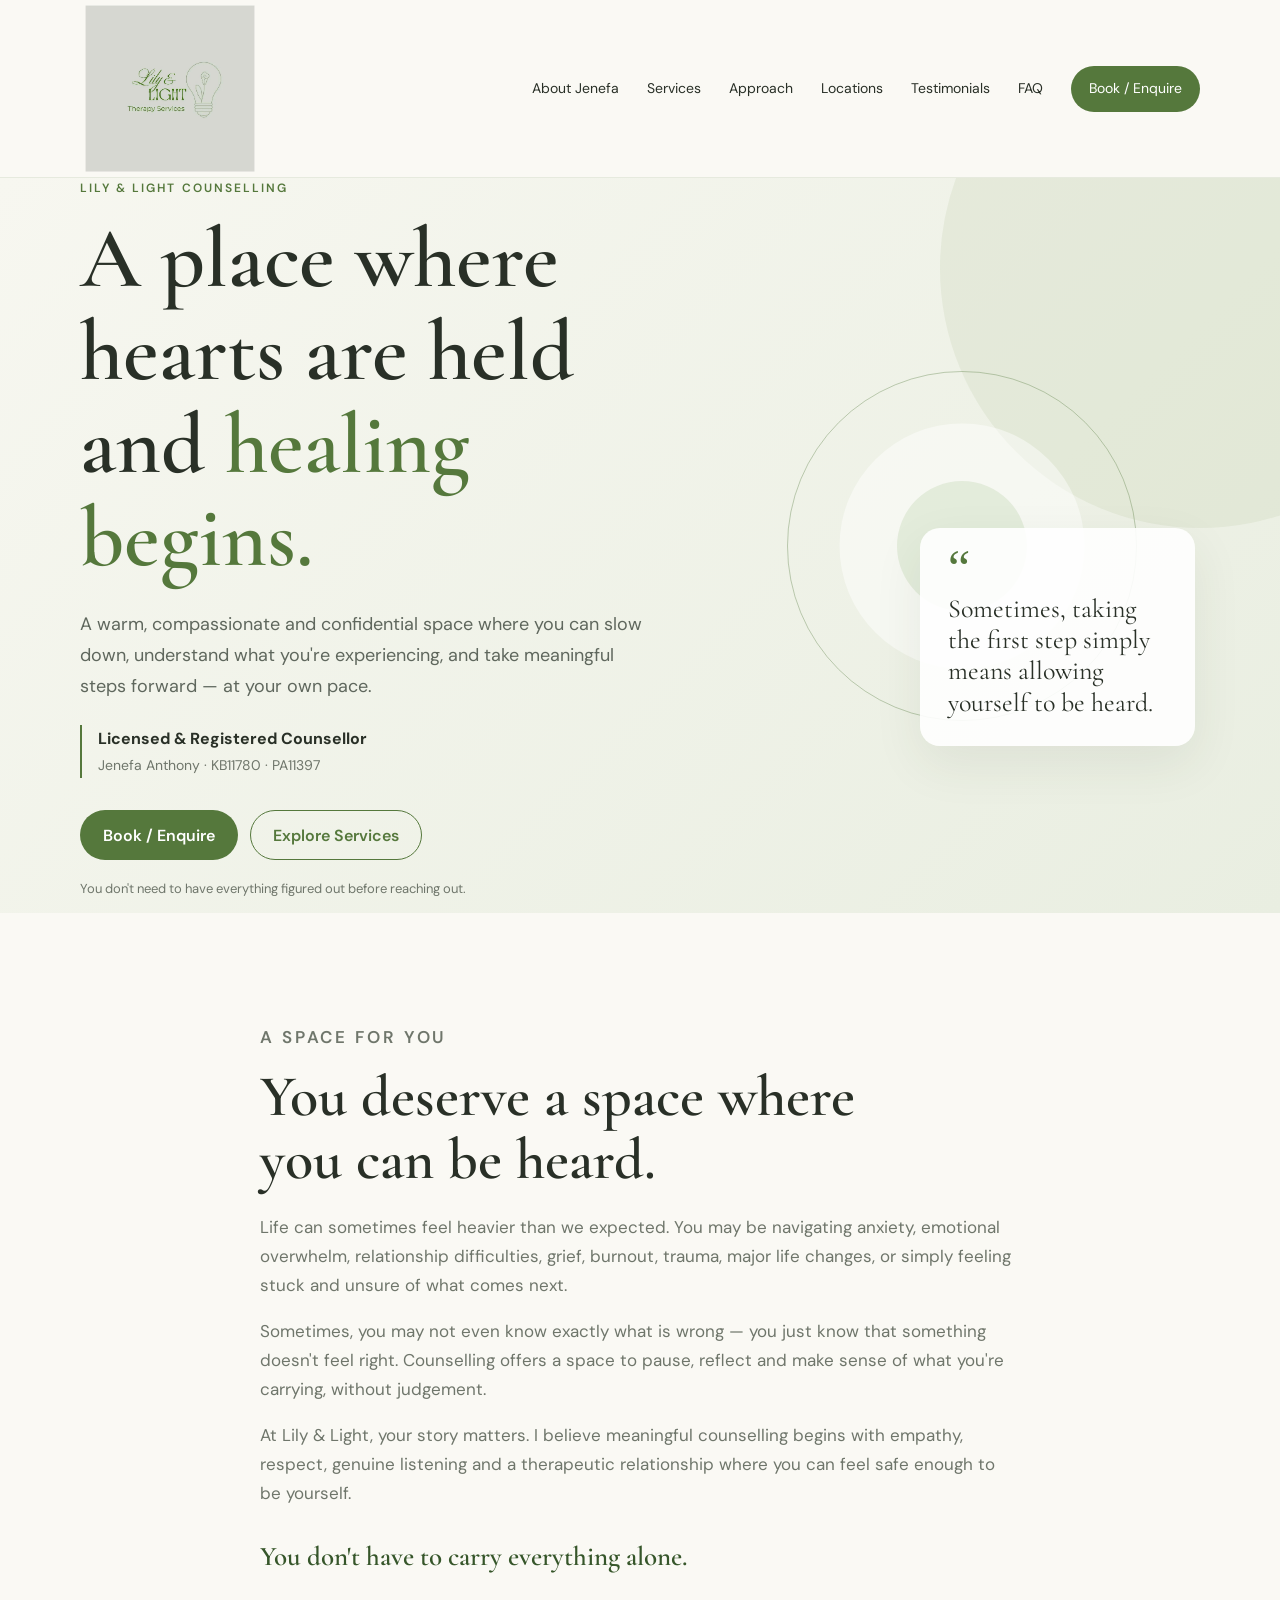
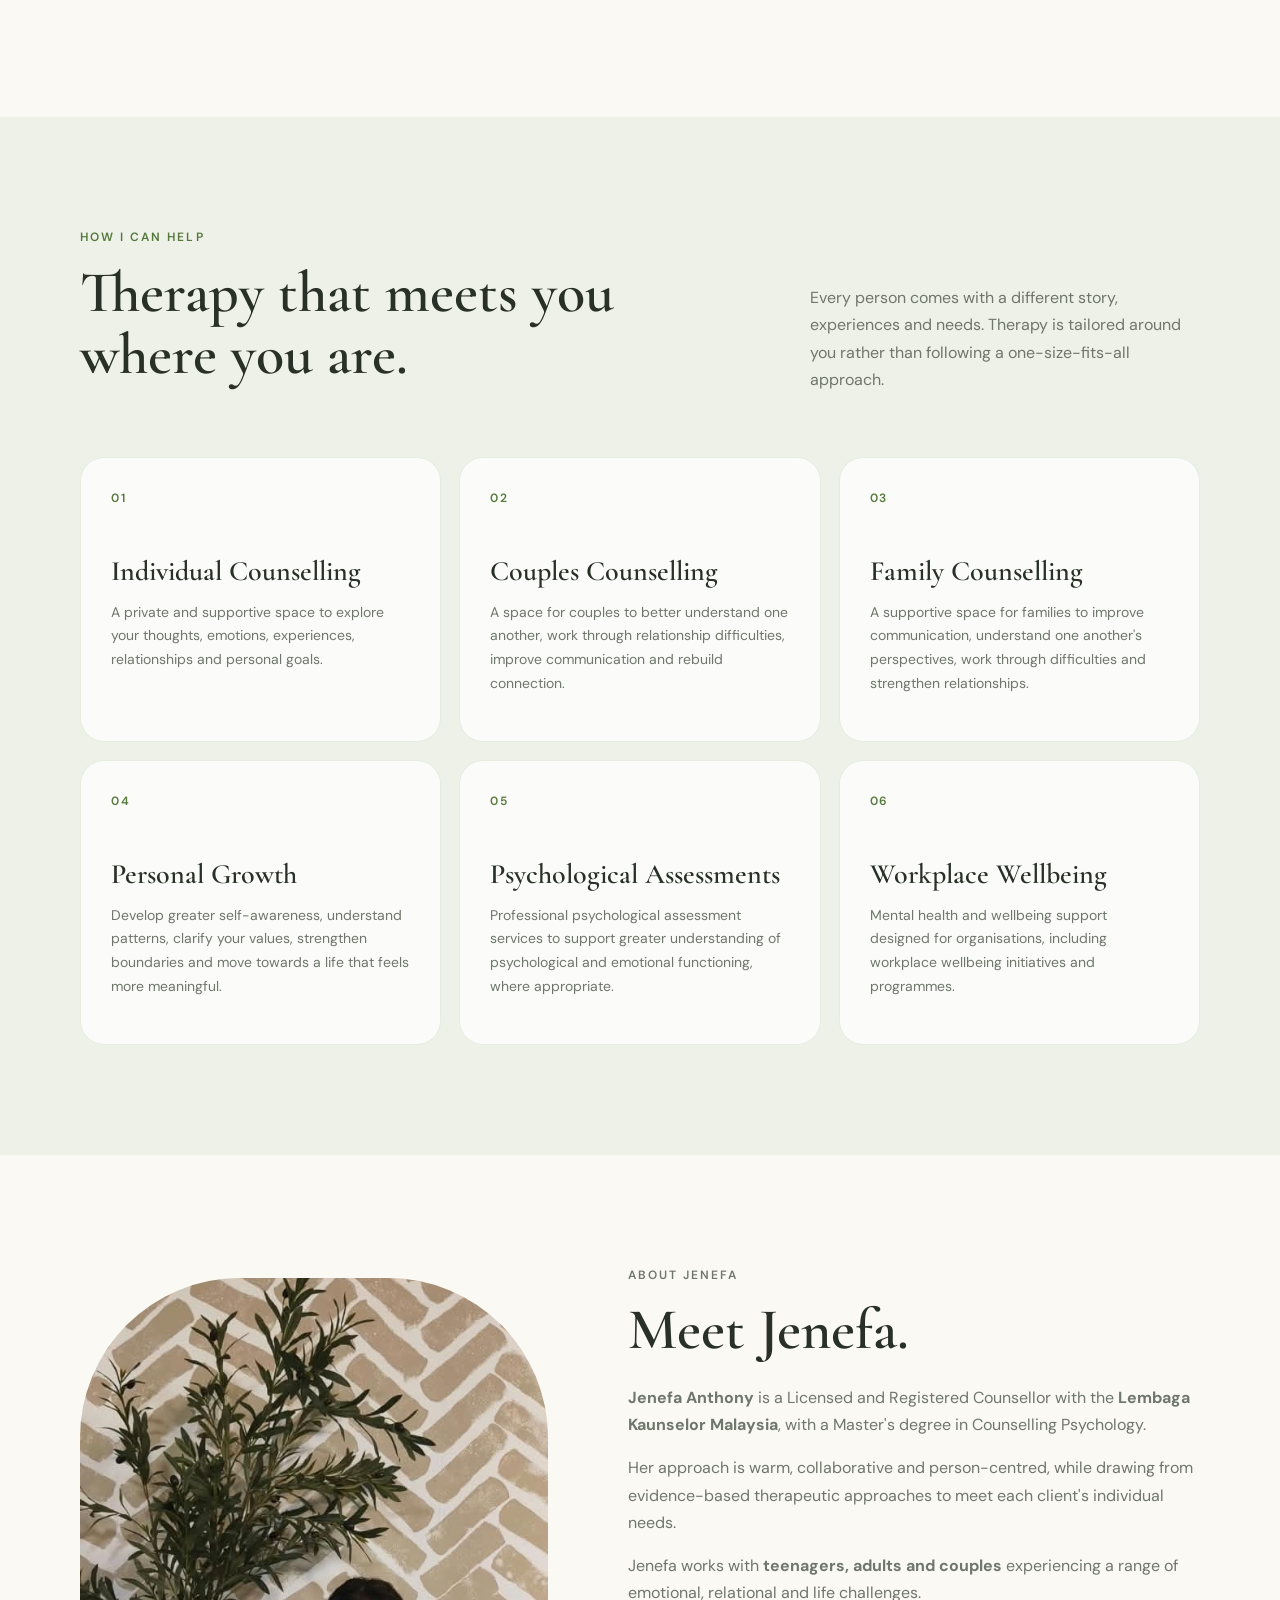
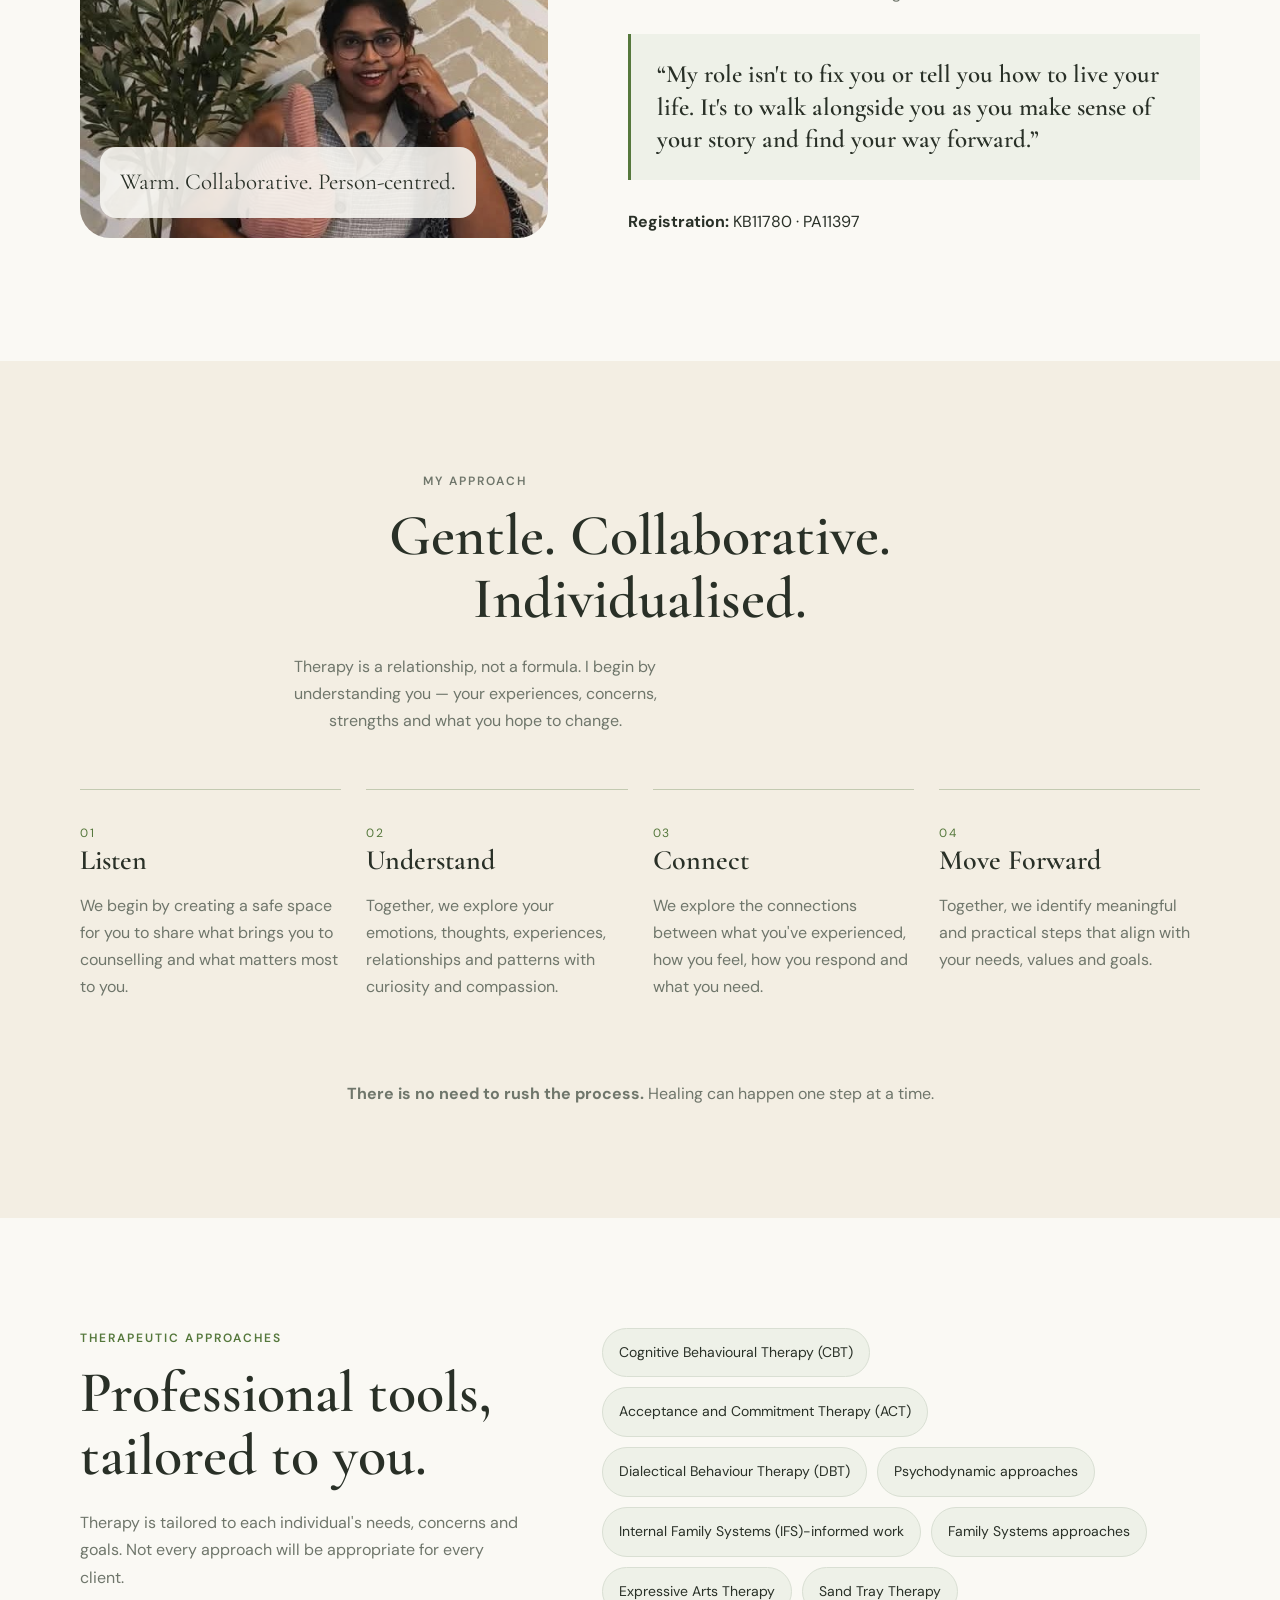
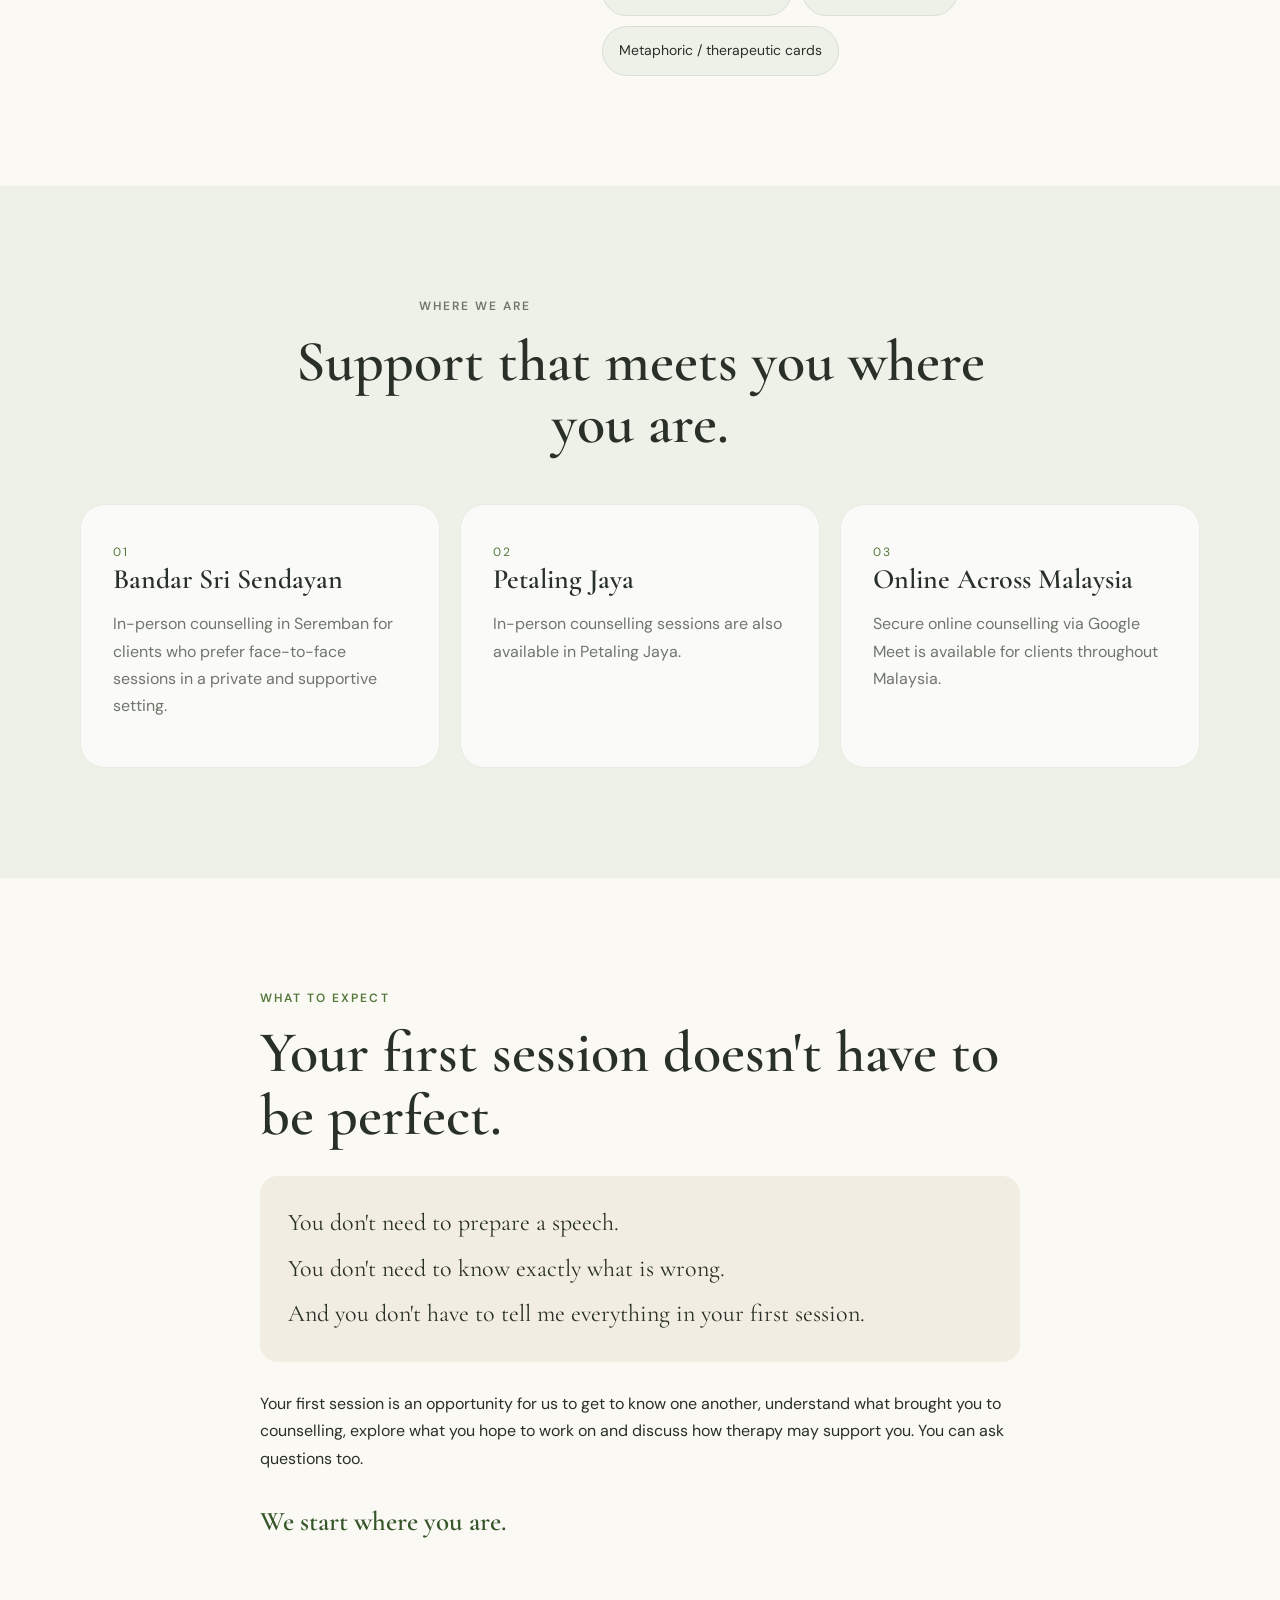
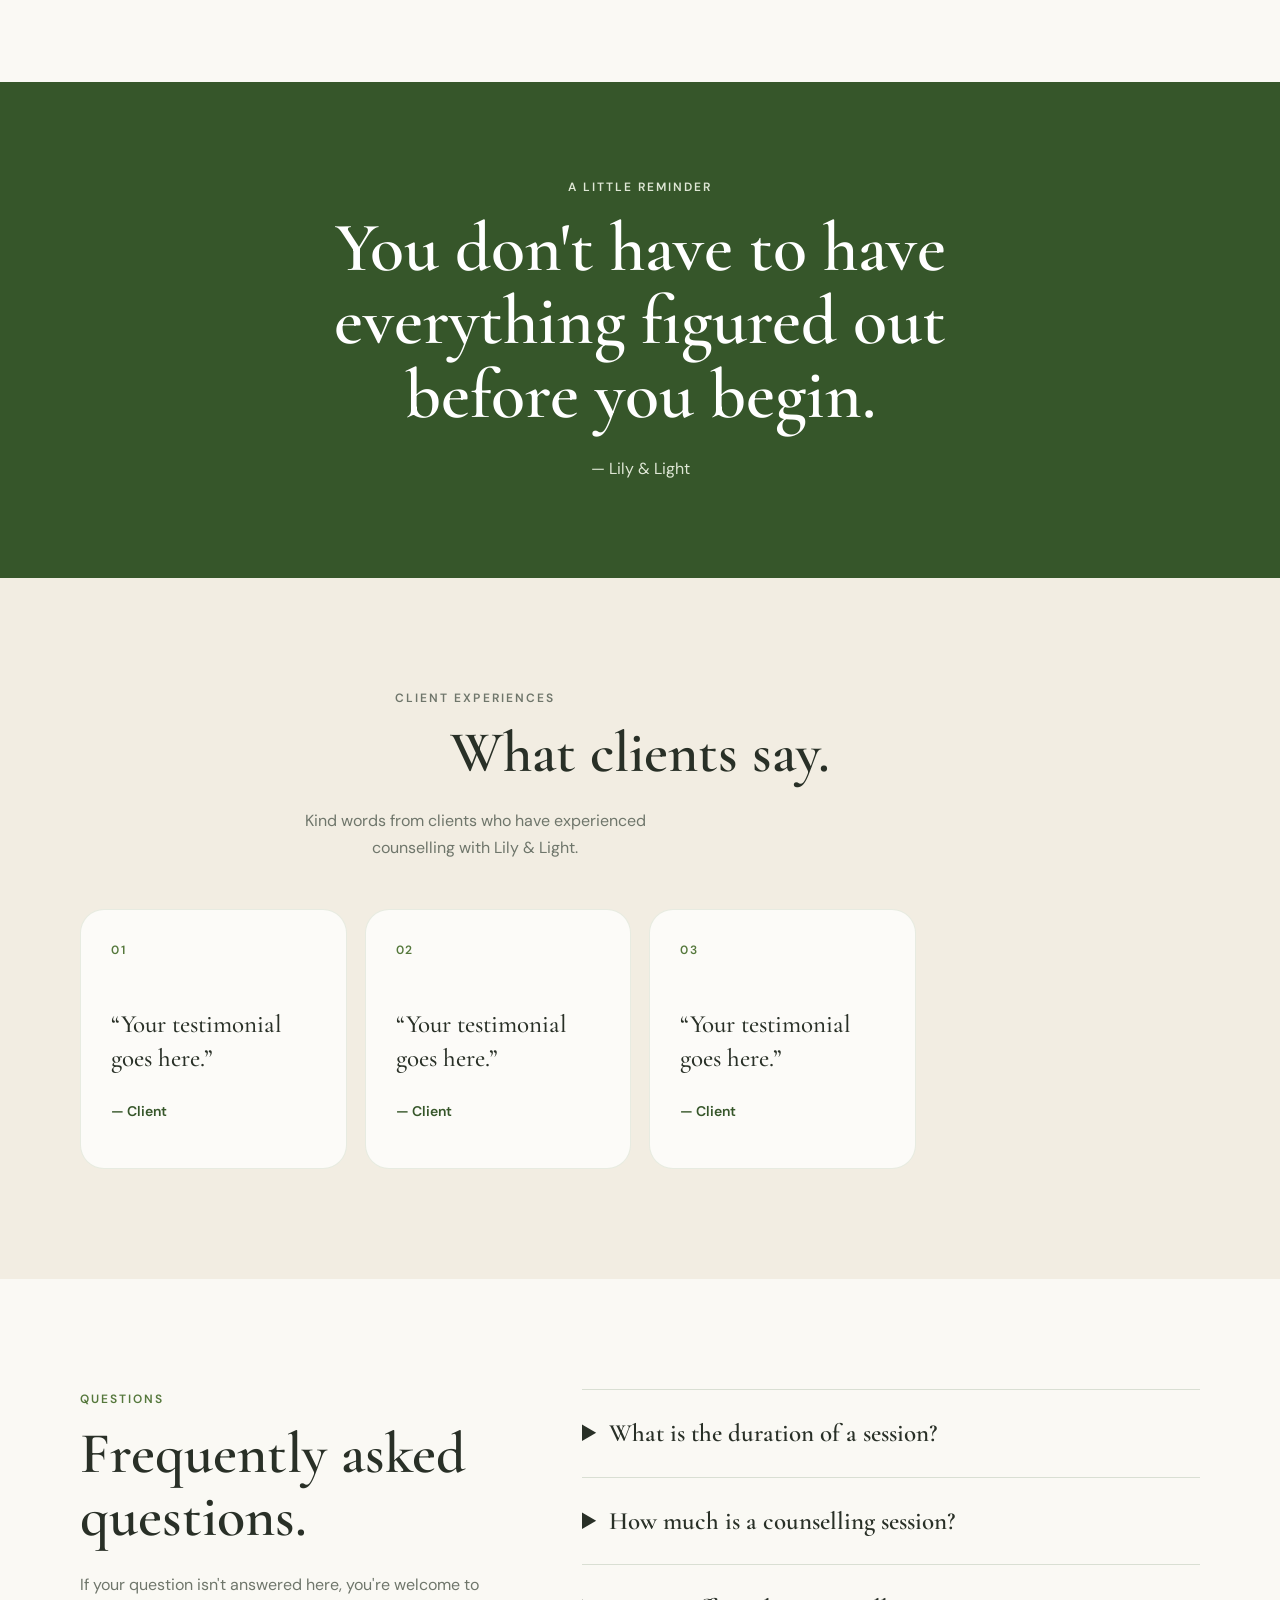
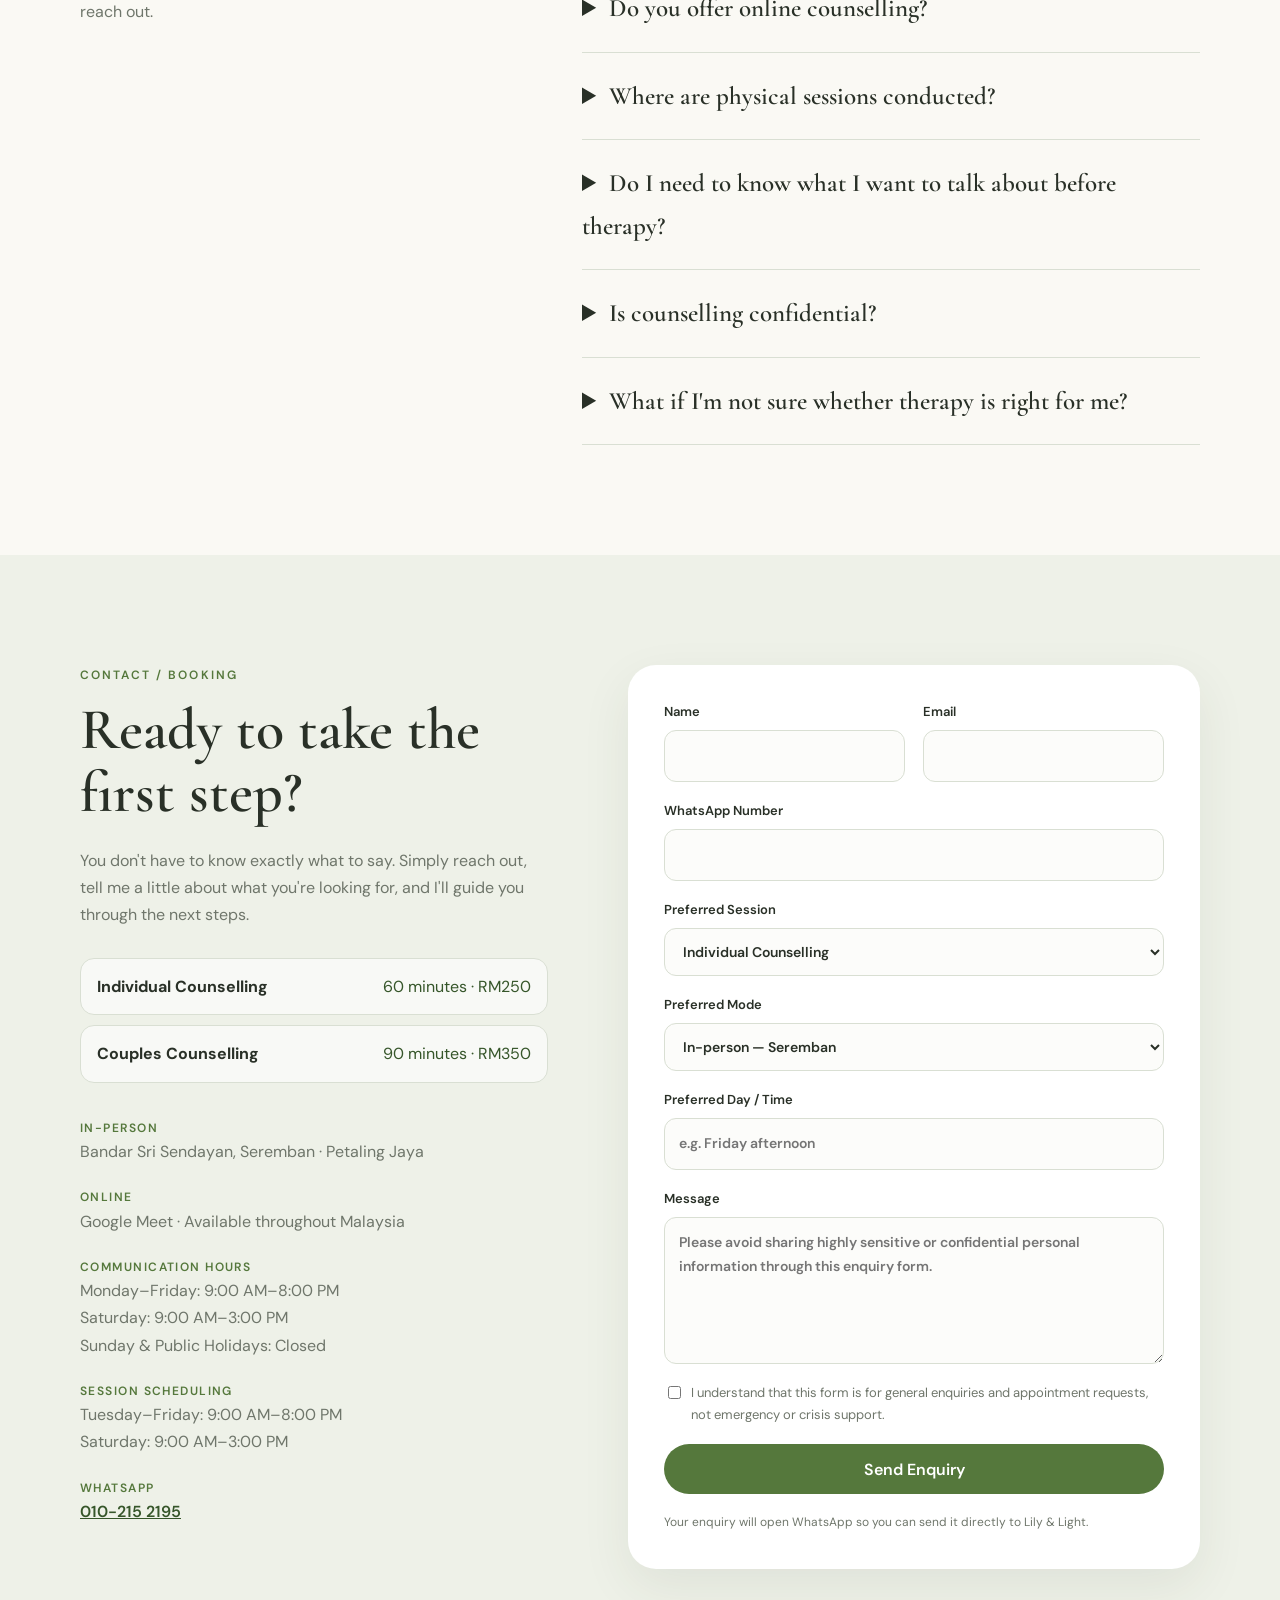
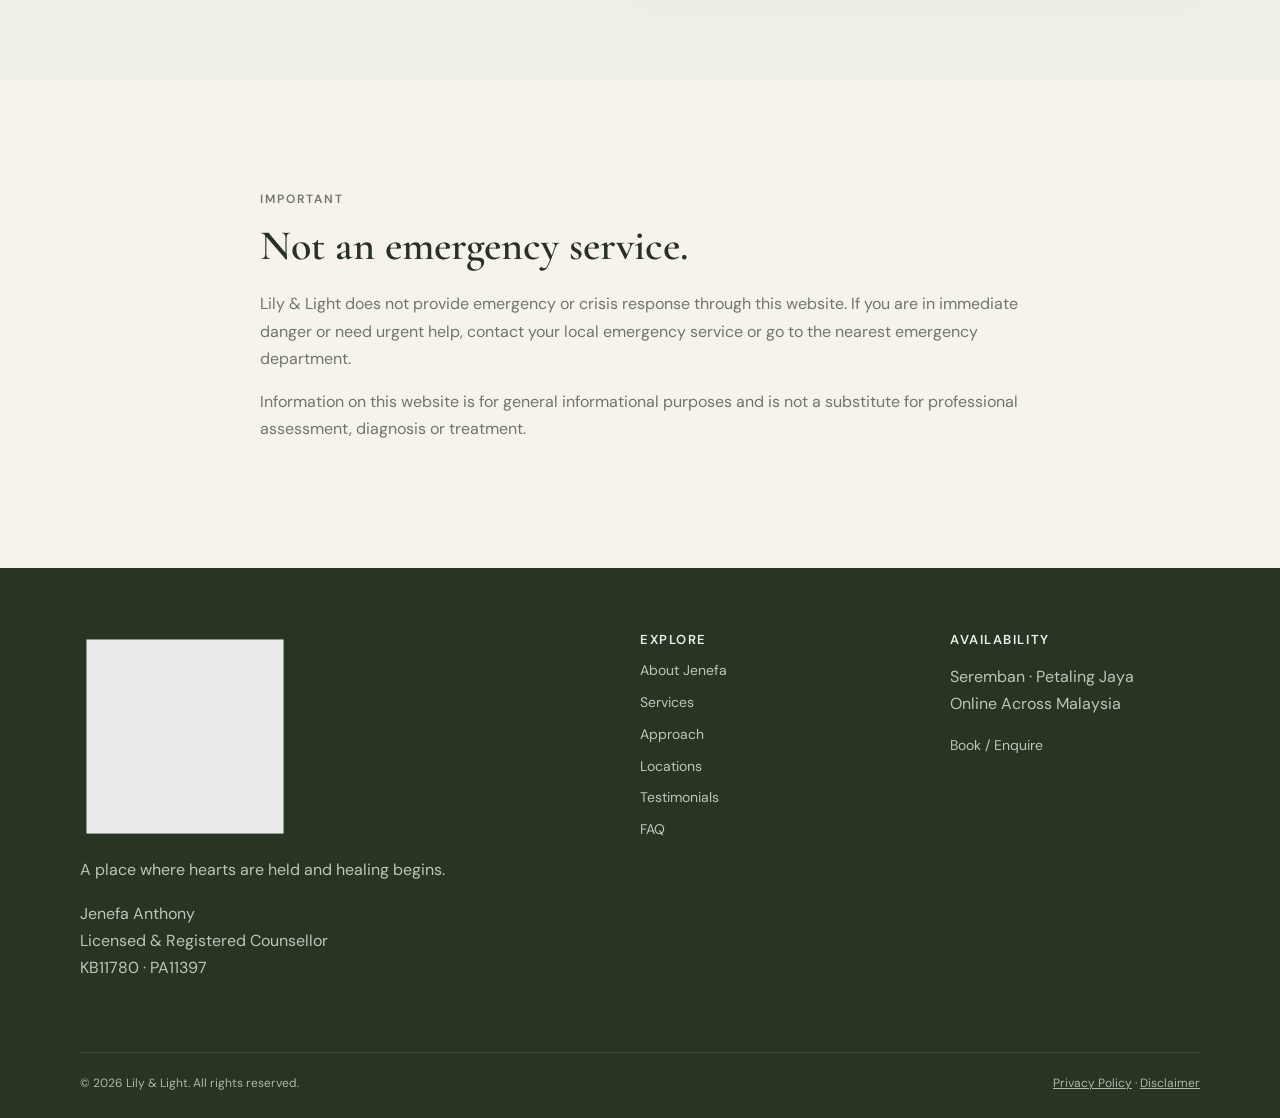
==== commit ba435dc3: "Second Version" ====
--- a/index.html
+++ b/index.html
@@ -22,7 +22,7 @@
       <a class="brand" href="#home" aria-label="Lily & Light home"><img src="logo.png" alt="Lily & Light logo"></a>
       <button class="menu-toggle" type="button" aria-expanded="false" aria-controls="site-nav" aria-label="Open menu"><span></span><span></span><span></span></button>
       <nav id="site-nav" class="site-nav" aria-label="Primary navigation">
-        <a href="#about">About Jenefa</a><a href="#services">Services</a><a href="#approach">Approach</a><a href="#locations">Locations</a><a href="#faq">FAQ</a><a href="#contact" class="nav-cta">Book / Enquire</a>
+        <a href="#about">About Jenefa</a><a href="#services">Services</a><a href="#approach">Approach</a><a href="#locations">Locations</a><a href="#testimonials">Testimonials</a><a href="#faq">FAQ</a><a href="#contact" class="nav-cta">Book / Enquire</a>
       </nav>
     </div>
   </header>
@@ -59,18 +59,21 @@
         <div class="service-grid service-grid-wide">
           <article class="service-card"><div class="icon">01</div><h3>Individual Counselling</h3><p>A private and supportive space to explore your thoughts, emotions, experiences, relationships and personal goals.</p></article>
           <article class="service-card"><div class="icon">02</div><h3>Couples Counselling</h3><p>A space for couples to better understand one another, work through relationship difficulties, improve communication and rebuild connection.</p></article>
-          <article class="service-card"><div class="icon">03</div><h3>Emotional Wellbeing</h3><p>Support with stress, burnout, emotional overwhelm, anxiety, grief, difficult transitions and challenges that are becoming difficult to manage alone.</p></article>
-          <article class="service-card"><div class="icon">04</div><h3>Trauma &amp; Personal Healing</h3><p>A compassionate, trauma-informed space to understand how past experiences may continue to affect emotions, relationships, sense of self and everyday life.</p></article>
-          <article class="service-card"><div class="icon">05</div><h3>Personal Growth</h3><p>Develop greater self-awareness, understand patterns, clarify your values, strengthen boundaries and move towards a life that feels more meaningful.</p></article>
-          <article class="service-card"><div class="icon">06</div><h3>Psychological Assessments</h3><p>Professional psychological assessment services to support greater understanding of psychological and emotional functioning, where appropriate.</p></article>
-          <article class="service-card"><div class="icon">07</div><h3>Workplace Wellbeing</h3><p>Mental health and wellbeing support designed for organisations, including workplace wellbeing initiatives and programmes.</p></article>
+          <article class="service-card"><div class="icon">03</div><h3>Family Counselling</h3><p>A supportive space for families to improve communication, understand one another's perspectives, work through difficulties and strengthen relationships.</p></article>
+          <article class="service-card"><div class="icon">04</div><h3>Personal Growth</h3><p>Develop greater self-awareness, understand patterns, clarify your values, strengthen boundaries and move towards a life that feels more meaningful.</p></article>
+          <article class="service-card"><div class="icon">05</div><h3>Psychological Assessments</h3><p>Professional psychological assessment services to support greater understanding of psychological and emotional functioning, where appropriate.</p></article>
+          <article class="service-card"><div class="icon">06</div><h3>Workplace Wellbeing</h3><p>Mental health and wellbeing support designed for organisations, including workplace wellbeing initiatives and programmes.</p></article>
         </div>
       </div>
     </section>
 
+    <!-- Profile photo: upload your image as jenefa.jpg in the same folder as index.html. -->
     <section class="split-section section" id="about">
       <div class="container split-grid">
-        <div class="image-panel"><div class="botanical"><span></span><span></span><span></span><span></span></div><p class="image-caption">Warm. Collaborative. Person-centred.</p></div>
+        <div class="image-panel profile-image-panel">
+          <img src="jenefa.jpg" alt="Jenefa Anthony, Licensed and Registered Counsellor" class="profile-photo">
+          <p class="image-caption">Warm. Collaborative. Person-centred.</p>
+        </div>
         <div class="content-panel"><p class="eyebrow">ABOUT JENEFA</p><h2>Meet Jenefa.</h2>
           <p><strong>Jenefa Anthony</strong> is a Licensed and Registered Counsellor with the <strong>Lembaga Kaunselor Malaysia</strong>, with a Master's degree in Counselling Psychology.</p>
           <p>Her approach is warm, collaborative and person-centred, while drawing from evidence-based therapeutic approaches to meet each client's individual needs.</p>
@@ -112,6 +115,34 @@
 
     <section class="quote-section"><div class="container quote-inner"><p class="eyebrow">A LITTLE REMINDER</p><blockquote>You don't have to have everything figured out before you begin.</blockquote><p class="quote-sign">— Lily &amp; Light</p></div></section>
 
+
+    <section class="section testimonials" id="testimonials">
+      <div class="container">
+        <div class="section-heading centered">
+          <p class="eyebrow">CLIENT EXPERIENCES</p>
+          <h2>What clients say.</h2>
+          <p>Kind words from clients who have experienced counselling with Lily &amp; Light.</p>
+        </div>
+        <div class="service-grid">
+          <article class="service-card testimonial-card">
+            <div class="icon">01</div>
+            <blockquote>“Your testimonial goes here.”</blockquote>
+            <p class="testimonial-author">— Client</p>
+          </article>
+          <article class="service-card testimonial-card">
+            <div class="icon">02</div>
+            <blockquote>“Your testimonial goes here.”</blockquote>
+            <p class="testimonial-author">— Client</p>
+          </article>
+          <article class="service-card testimonial-card">
+            <div class="icon">03</div>
+            <blockquote>“Your testimonial goes here.”</blockquote>
+            <p class="testimonial-author">— Client</p>
+          </article>
+        </div>
+      </div>
+    </section>
+
     <section class="faq section" id="faq">
       <div class="container faq-grid"><div><p class="eyebrow">QUESTIONS</p><h2>Frequently asked questions.</h2><p class="faq-intro">If your question isn't answered here, you're welcome to reach out.</p></div>
         <div class="accordion">
@@ -129,26 +160,26 @@
     <section class="contact section" id="contact">
       <div class="container contact-grid"><div class="contact-copy"><p class="eyebrow">CONTACT / BOOKING</p><h2>Ready to take the first step?</h2><p>You don't have to know exactly what to say. Simply reach out, tell me a little about what you're looking for, and I'll guide you through the next steps.</p>
         <div class="session-prices"><div><strong>Individual Counselling</strong><span>60 minutes · RM250</span></div><div><strong>Couples Counselling</strong><span>90 minutes · RM350</span></div></div>
-        <div class="contact-details"><div><span>In-person</span><p>Bandar Sri Sendayan, Seremban · Petaling Jaya</p></div><div><span>Online</span><p>Google Meet · Available throughout Malaysia</p></div><div><span>Communication Hours</span><p>Monday–Friday: 9:00 AM–8:00 PM<br>Saturday: 9:00 AM–3:00 PM<br>Sunday &amp; Public Holidays: Closed</p></div><div><span>Session Scheduling</span><p>Tuesday–Friday: 9:00 AM–8:00 PM<br>Saturday: 9:00 AM–3:00 PM</p></div><div><span>Email / WhatsApp</span><p>Contact details to be added before publishing.</p></div></div>
+        <div class="contact-details"><div><span>In-person</span><p>Bandar Sri Sendayan, Seremban · Petaling Jaya</p></div><div><span>Online</span><p>Google Meet · Available throughout Malaysia</p></div><div><span>Communication Hours</span><p>Monday–Friday: 9:00 AM–8:00 PM<br>Saturday: 9:00 AM–3:00 PM<br>Sunday &amp; Public Holidays: Closed</p></div><div><span>Session Scheduling</span><p>Tuesday–Friday: 9:00 AM–8:00 PM<br>Saturday: 9:00 AM–3:00 PM</p></div><div><span>WhatsApp</span><p><a href="https://wa.me/60102152195" target="_blank" rel="noopener">010-215 2195</a></p></div></div>
       </div>
 
       <form class="booking-form" id="bookingForm">
         <div class="form-row"><label>Name<input type="text" name="name" autocomplete="name" required></label><label>Email<input type="email" name="email" autocomplete="email" required></label></div>
         <label>WhatsApp Number<input type="tel" name="whatsapp" autocomplete="tel"></label>
-        <label>Preferred Session<select name="enquiry"><option>Individual Counselling</option><option>Couples Counselling</option><option>Psychological Assessment</option><option>Workplace Wellbeing</option><option>Not sure / I'd like to enquire</option></select></label>
+        <label>Preferred Session<select name="enquiry"><option>Individual Counselling</option><option>Couples Counselling</option><option>Family Counselling</option><option>Personal Growth</option><option>Psychological Assessment</option><option>Workplace Wellbeing</option><option>Not sure / I'd like to enquire</option></select></label>
         <label>Preferred Mode<select name="mode"><option>In-person — Seremban</option><option>In-person — Petaling Jaya</option><option>Online</option><option>Not sure</option></select></label>
         <label>Preferred Day / Time<input type="text" name="preferred_time" placeholder="e.g. Friday afternoon"></label>
         <label>Message<textarea name="message" rows="5" placeholder="Please avoid sharing highly sensitive or confidential personal information through this enquiry form."></textarea></label>
         <label class="consent"><input type="checkbox" required><span>I understand that this form is for general enquiries and appointment requests, not emergency or crisis support.</span></label>
         <button class="button button-primary" type="submit">Send Enquiry</button>
-        <p class="form-note" id="formNote">The Lily &amp; Light email address still needs to be added before this form can send an enquiry.</p>
+        <p class="form-note" id="formNote">Your enquiry will open WhatsApp so you can send it directly to Lily &amp; Light.</p>
       </form></div>
     </section>
 
     <section class="disclaimer section"><div class="container narrow"><p class="eyebrow">IMPORTANT</p><h2>Not an emergency service.</h2><p>Lily &amp; Light does not provide emergency or crisis response through this website. If you are in immediate danger or need urgent help, contact your local emergency service or go to the nearest emergency department.</p><p>Information on this website is for general informational purposes and is not a substitute for professional assessment, diagnosis or treatment.</p></div></section>
   </main>
 
-  <footer class="site-footer"><div class="container footer-grid"><div><img src="logo.png" alt="Lily & Light" class="footer-logo"><p>A place where hearts are held and healing begins.</p><p>Jenefa Anthony<br>Licensed &amp; Registered Counsellor<br>KB11780 · PA11397</p></div><div><h3>Explore</h3><a href="#about">About Jenefa</a><a href="#services">Services</a><a href="#approach">Approach</a><a href="#locations">Locations</a><a href="#faq">FAQ</a></div><div><h3>Availability</h3><p>Seremban · Petaling Jaya<br>Online Across Malaysia</p><a href="#contact">Book / Enquire</a></div></div><div class="container footer-bottom"><span>© <span id="year"></span> Lily &amp; Light. All rights reserved.</span><span><a href="privacy.html">Privacy Policy</a> · <a href="disclaimer.html">Disclaimer</a></span></div></footer>
+  <footer class="site-footer"><div class="container footer-grid"><div><img src="logo.png" alt="Lily & Light" class="footer-logo"><p>A place where hearts are held and healing begins.</p><p>Jenefa Anthony<br>Licensed &amp; Registered Counsellor<br>KB11780 · PA11397</p></div><div><h3>Explore</h3><a href="#about">About Jenefa</a><a href="#services">Services</a><a href="#approach">Approach</a><a href="#locations">Locations</a><a href="#testimonials">Testimonials</a><a href="#faq">FAQ</a></div><div><h3>Availability</h3><p>Seremban · Petaling Jaya<br>Online Across Malaysia</p><a href="#contact">Book / Enquire</a></div></div><div class="container footer-bottom"><span>© <span id="year"></span> Lily &amp; Light. All rights reserved.</span><span><a href="privacy.html">Privacy Policy</a> · <a href="disclaimer.html">Disclaimer</a></span></div></footer>
   <script src="script.js"></script>
 </body>
 </html>
--- a/style.css
+++ b/style.css
@@ -292,3 +292,51 @@
   .service-grid-wide, .approach-four { grid-template-columns: 1fr; }
   .session-prices > div { display: grid; gap: 2px; }
 }
+
+
+/* Profile photo */
+.profile-image-panel {
+  min-height: 560px;
+  align-items: end;
+  background: var(--warm);
+}
+.profile-photo {
+  position: absolute;
+  inset: 0;
+  width: 100%;
+  height: 100%;
+  object-fit: cover;
+  object-position: center 35%;
+}
+.profile-image-panel .image-caption {
+  z-index: 3;
+}
+
+/* Testimonials */
+.testimonials {
+  background: var(--warm);
+}
+.testimonial-card {
+  min-height: 260px;
+  display: flex;
+  flex-direction: column;
+}
+.testimonial-card blockquote {
+  margin: 0;
+  font: 500 25px/1.35 "Cormorant Garamond", Georgia, serif;
+  max-width: none;
+}
+.testimonial-author {
+  margin-top: auto;
+  padding-top: 22px;
+  color: var(--green-dark) !important;
+  font-weight: 600;
+}
+
+
+@media (max-width: 700px) {
+  .profile-image-panel {
+    min-height: 430px;
+    border-radius: 100px 100px 24px 24px;
+  }
+}
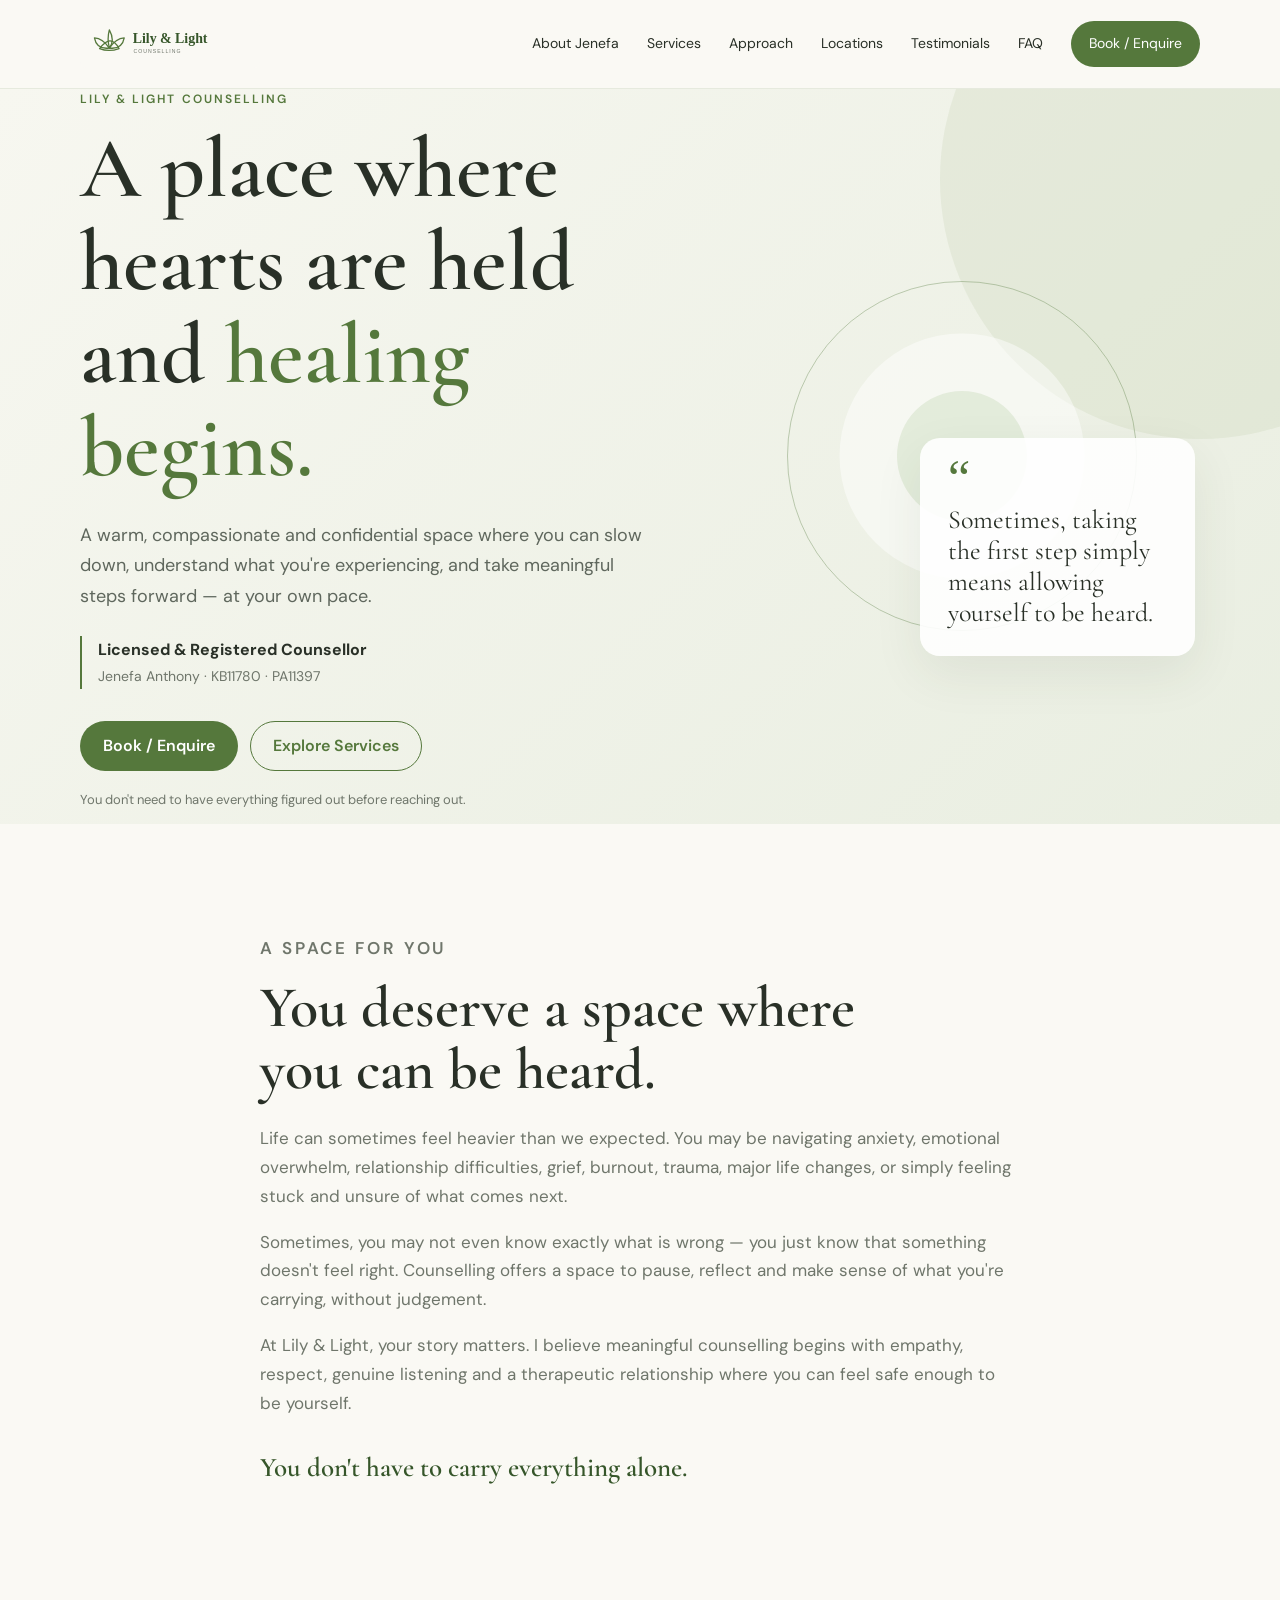
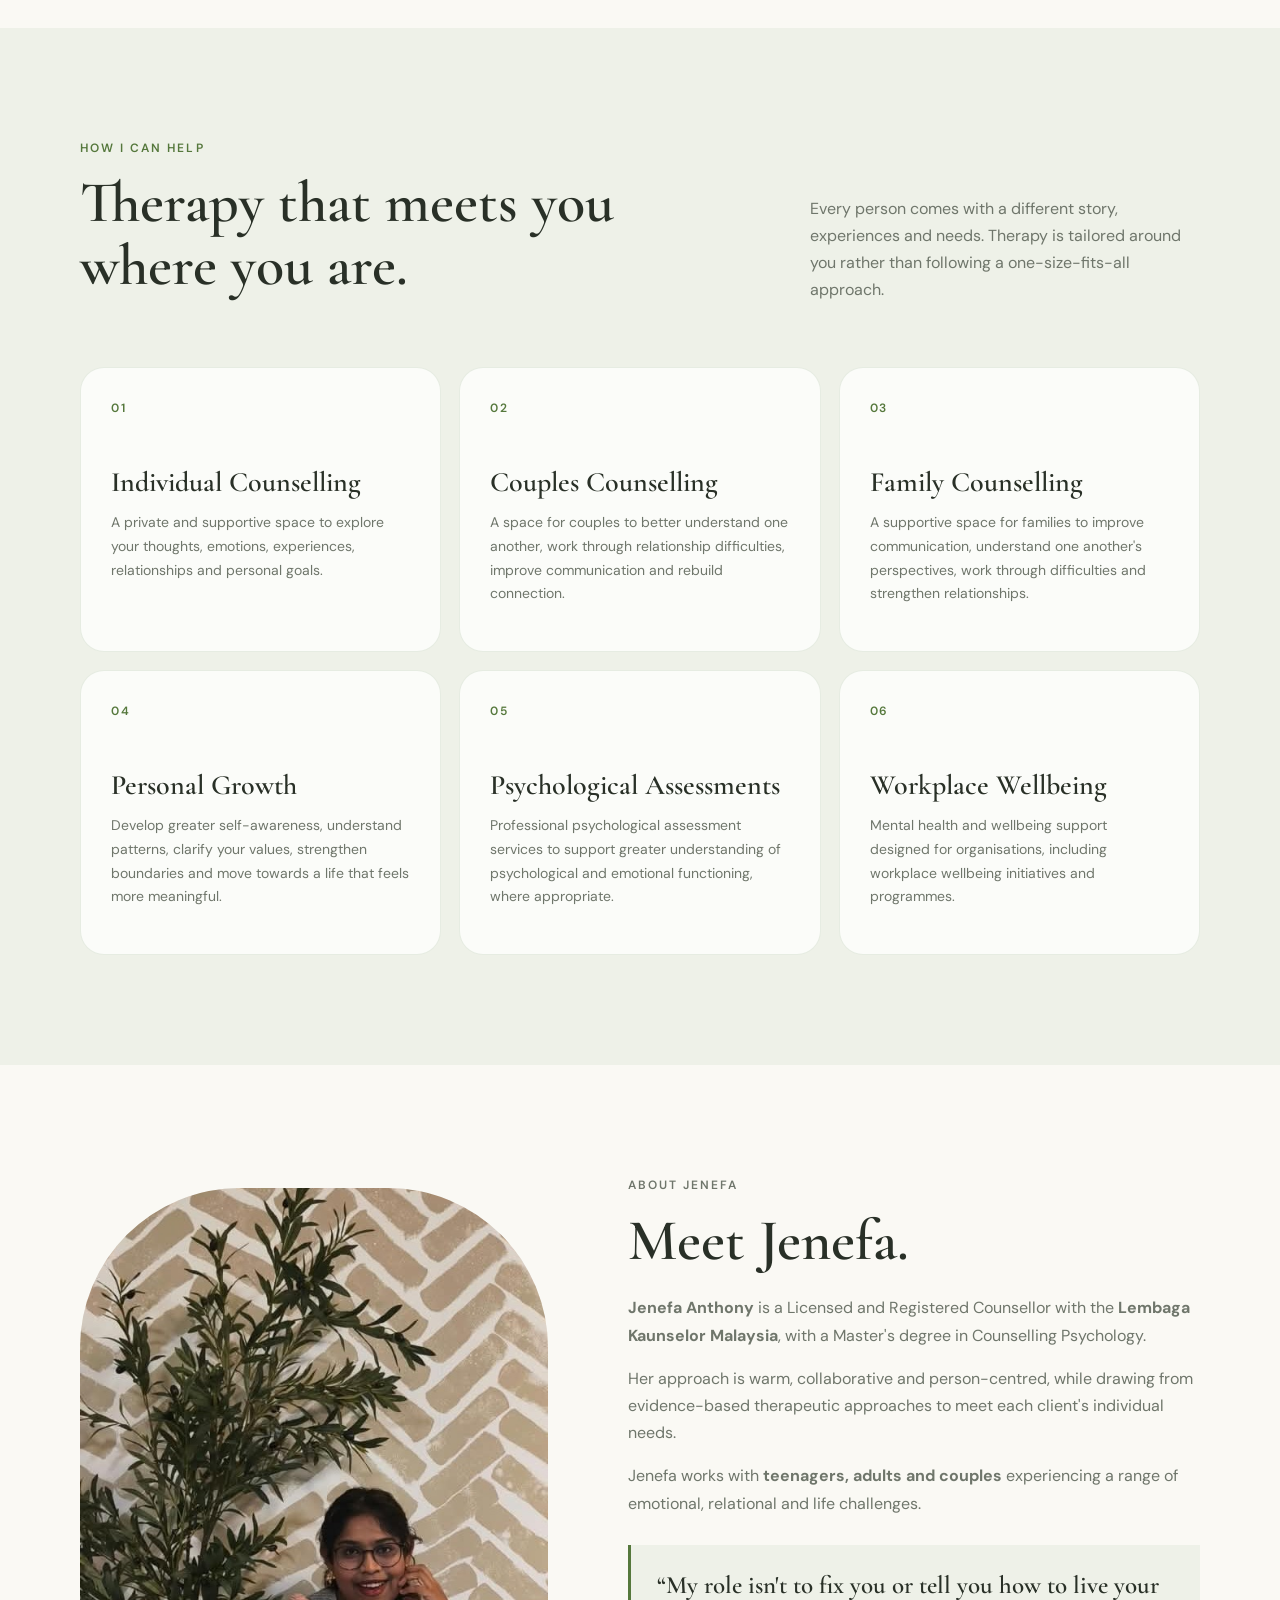
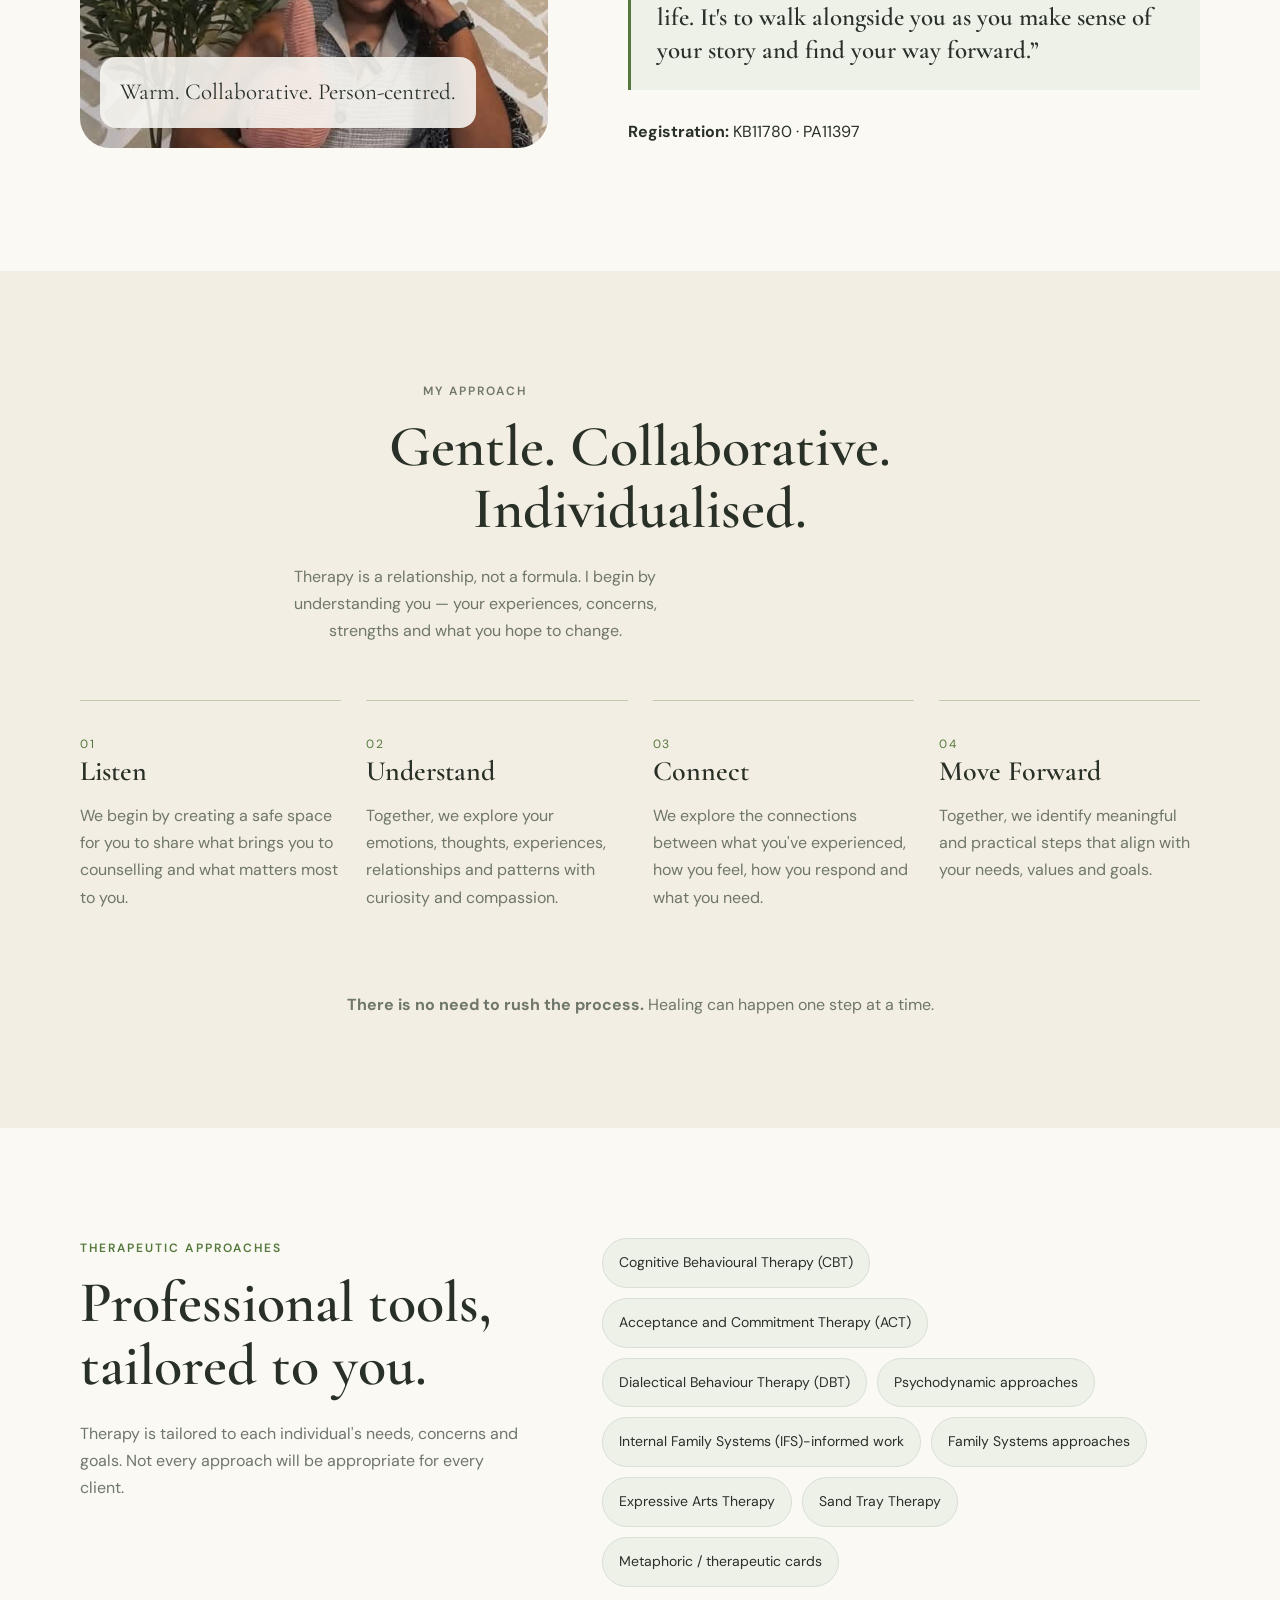
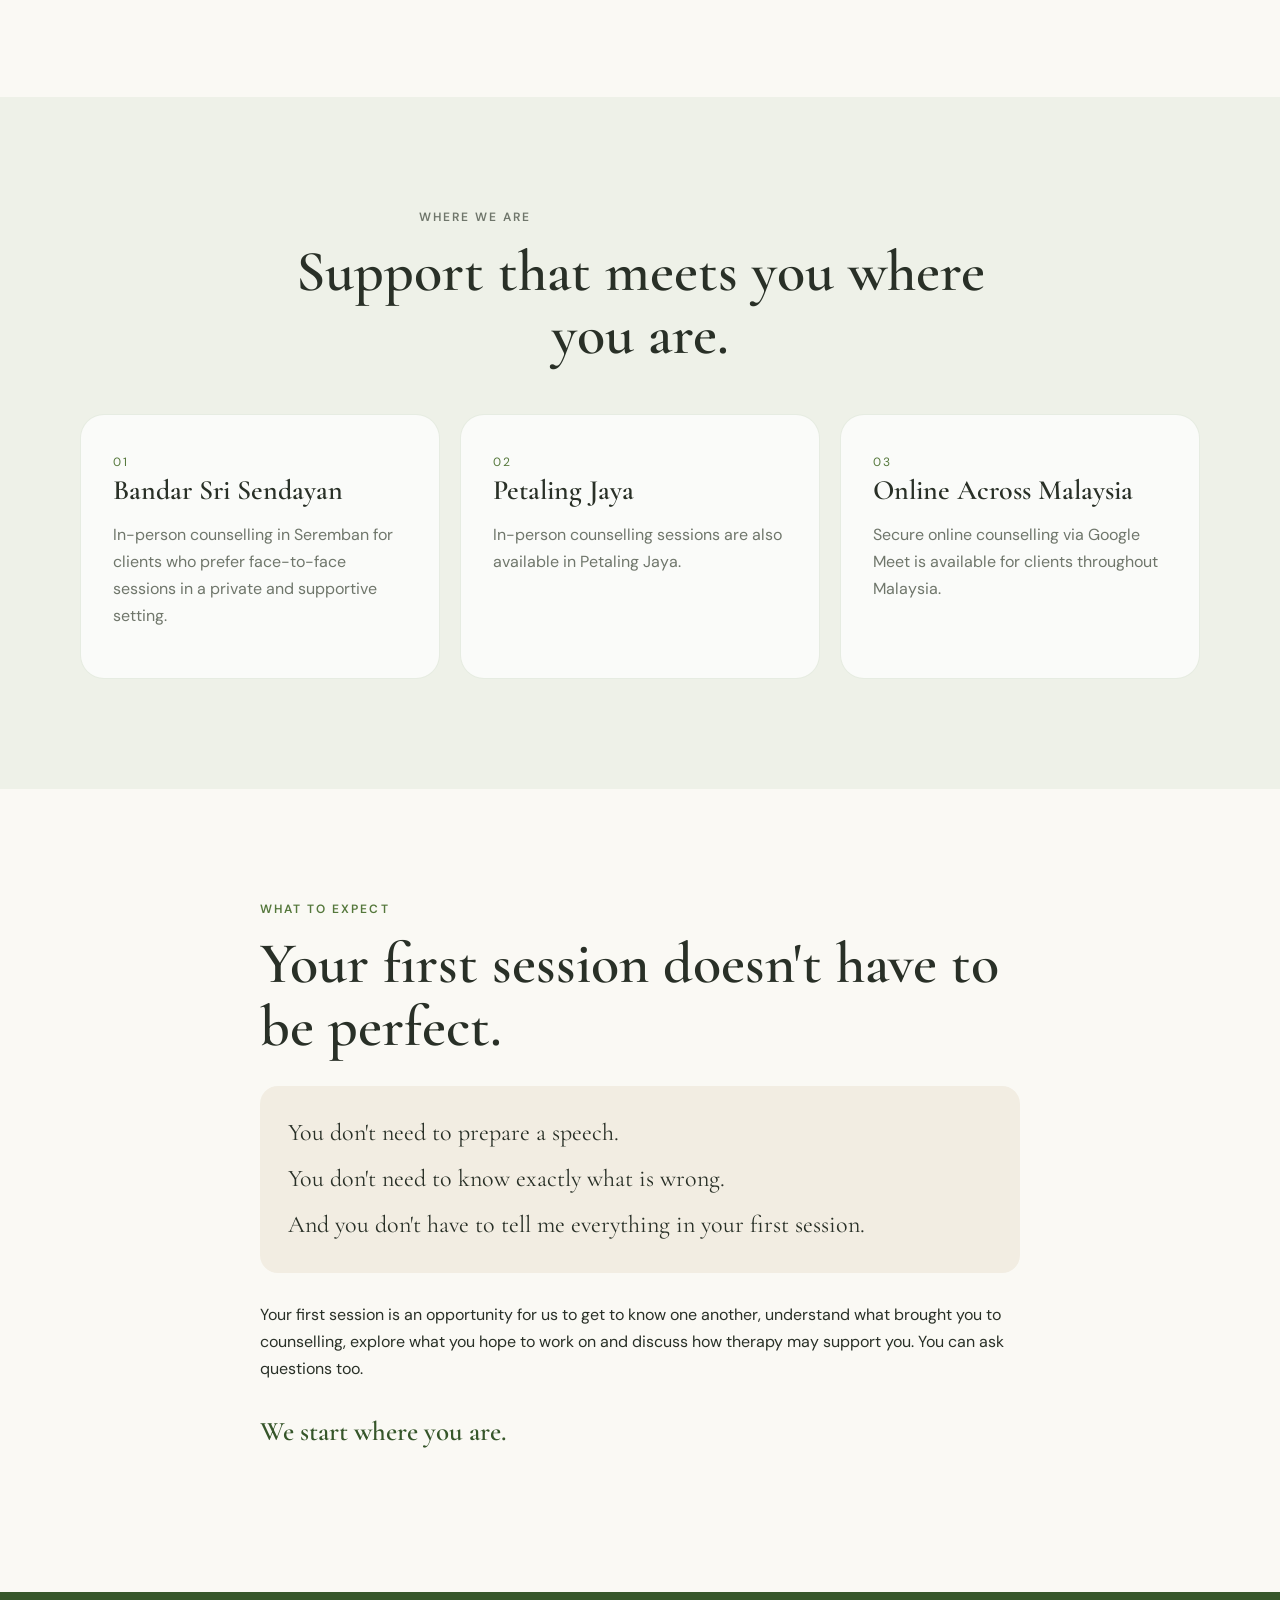
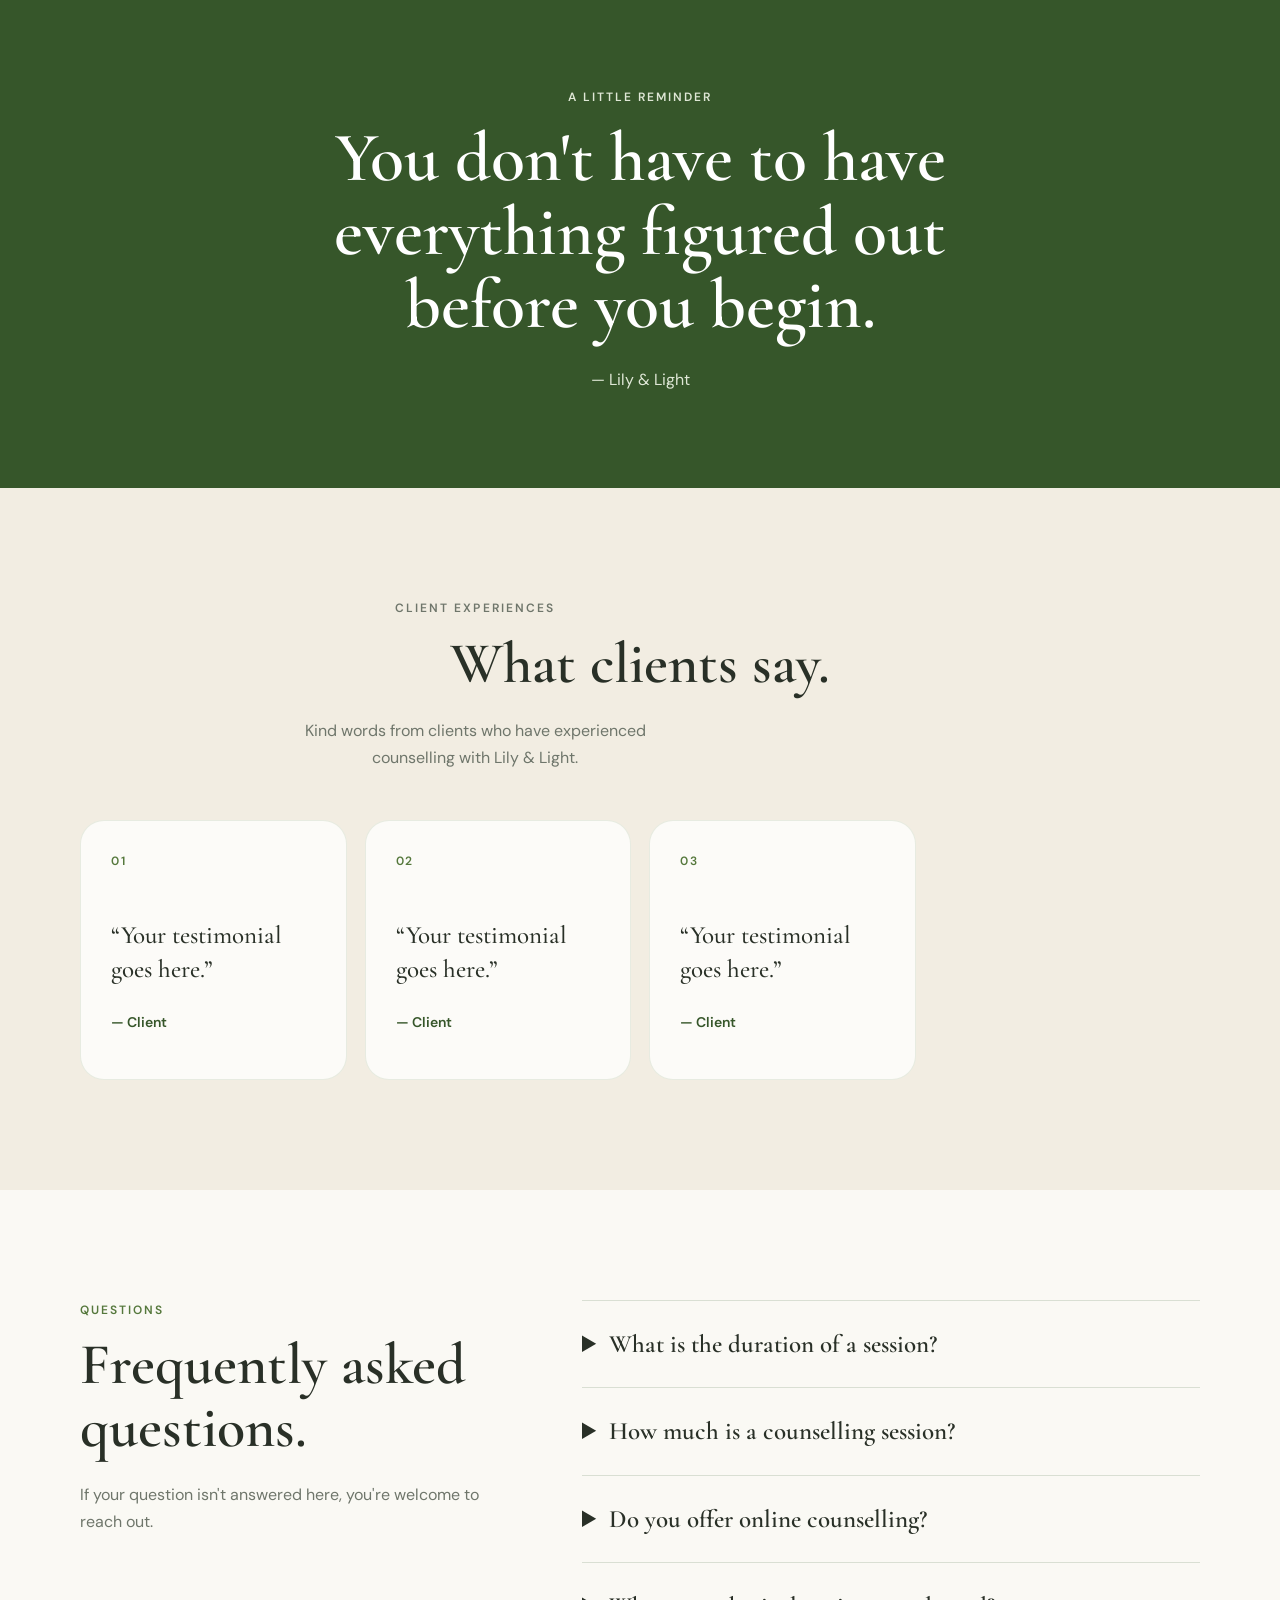
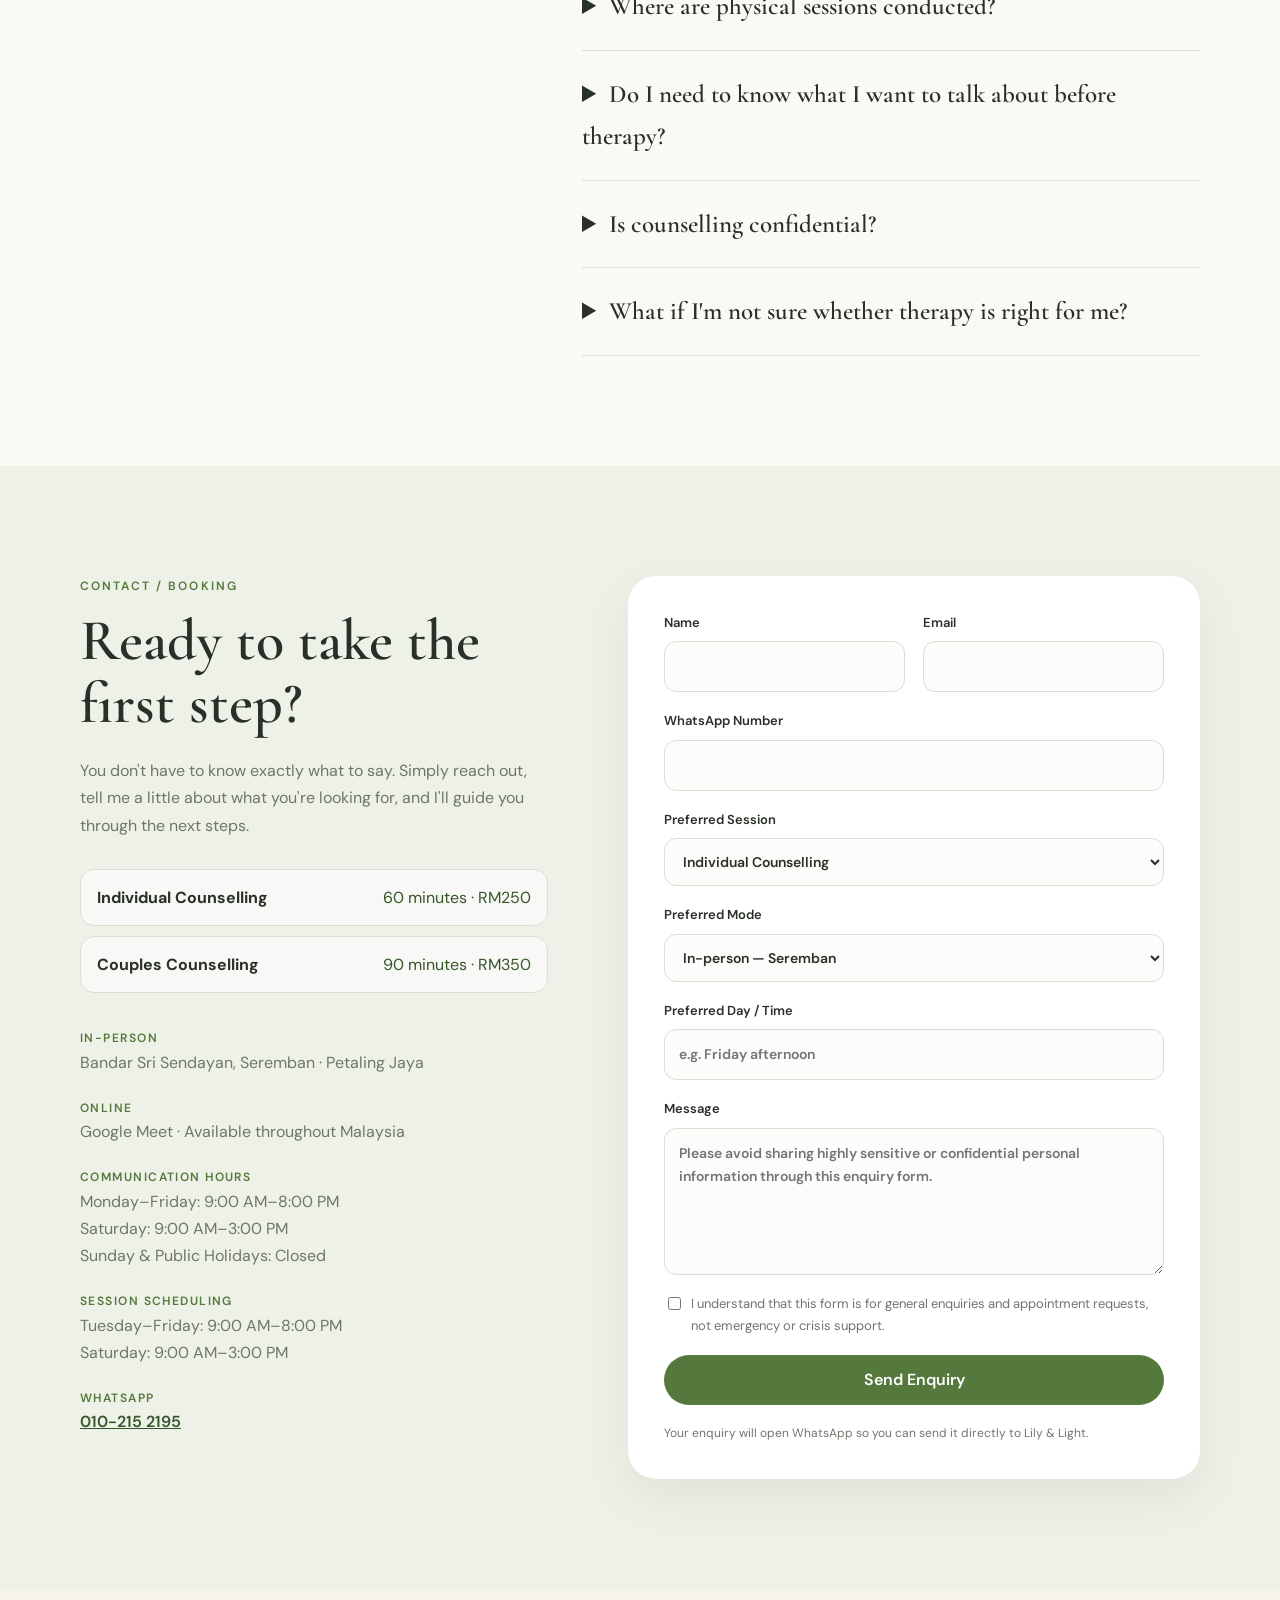
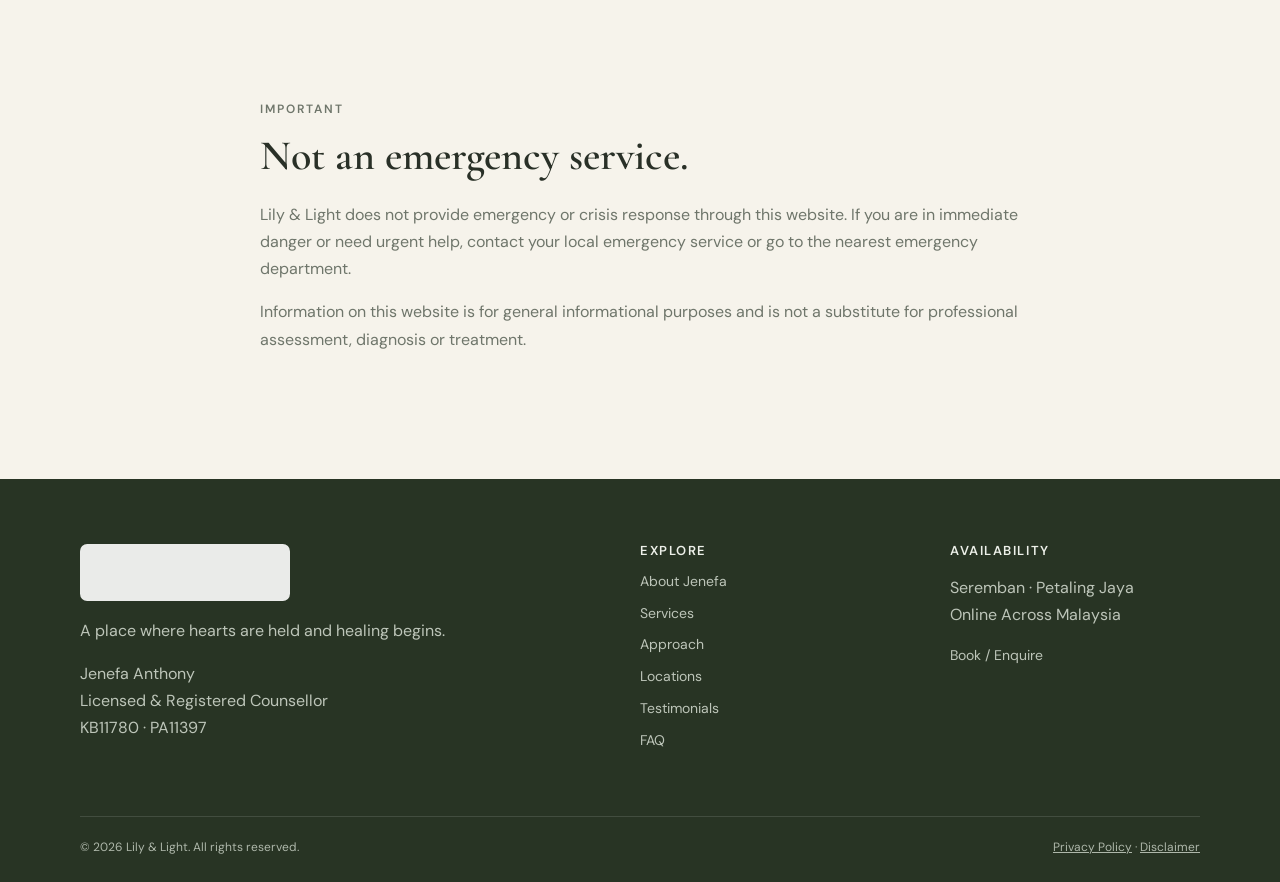
==== commit 788419bc: "Version 3" ====
--- a/index.html
+++ b/index.html
@@ -10,16 +10,16 @@
   <meta property="og:title" content="Lily & Light | Counselling with Jenefa Anthony">
   <meta property="og:description" content="A place where hearts are held and healing begins.">
   <meta property="og:type" content="website">
-  <meta property="og:image" content="logo.png">
+  <meta property="og:image" content="jenefa.jpg">
   <title>Lily & Light | Counselling with Jenefa Anthony</title>
-  <link rel="icon" href="favicon.png" type="image/png">
+  <link rel="icon" href="favicon.svg" type="image/svg+xml">
   <link rel="stylesheet" href="style.css">
 </head>
 <body>
   <a class="skip-link" href="#main">Skip to content</a>
   <header class="site-header" id="top">
     <div class="container nav-wrap">
-      <a class="brand" href="#home" aria-label="Lily & Light home"><img src="logo.png" alt="Lily & Light logo"></a>
+      <a class="brand" href="#home" aria-label="Lily & Light home"><img src="logo.svg" alt="Lily & Light logo"></a>
       <button class="menu-toggle" type="button" aria-expanded="false" aria-controls="site-nav" aria-label="Open menu"><span></span><span></span><span></span></button>
       <nav id="site-nav" class="site-nav" aria-label="Primary navigation">
         <a href="#about">About Jenefa</a><a href="#services">Services</a><a href="#approach">Approach</a><a href="#locations">Locations</a><a href="#testimonials">Testimonials</a><a href="#faq">FAQ</a><a href="#contact" class="nav-cta">Book / Enquire</a>
@@ -179,7 +179,7 @@
     <section class="disclaimer section"><div class="container narrow"><p class="eyebrow">IMPORTANT</p><h2>Not an emergency service.</h2><p>Lily &amp; Light does not provide emergency or crisis response through this website. If you are in immediate danger or need urgent help, contact your local emergency service or go to the nearest emergency department.</p><p>Information on this website is for general informational purposes and is not a substitute for professional assessment, diagnosis or treatment.</p></div></section>
   </main>
 
-  <footer class="site-footer"><div class="container footer-grid"><div><img src="logo.png" alt="Lily & Light" class="footer-logo"><p>A place where hearts are held and healing begins.</p><p>Jenefa Anthony<br>Licensed &amp; Registered Counsellor<br>KB11780 · PA11397</p></div><div><h3>Explore</h3><a href="#about">About Jenefa</a><a href="#services">Services</a><a href="#approach">Approach</a><a href="#locations">Locations</a><a href="#testimonials">Testimonials</a><a href="#faq">FAQ</a></div><div><h3>Availability</h3><p>Seremban · Petaling Jaya<br>Online Across Malaysia</p><a href="#contact">Book / Enquire</a></div></div><div class="container footer-bottom"><span>© <span id="year"></span> Lily &amp; Light. All rights reserved.</span><span><a href="privacy.html">Privacy Policy</a> · <a href="disclaimer.html">Disclaimer</a></span></div></footer>
+  <footer class="site-footer"><div class="container footer-grid"><div><img src="logo.svg" alt="Lily & Light" class="footer-logo"><p>A place where hearts are held and healing begins.</p><p>Jenefa Anthony<br>Licensed &amp; Registered Counsellor<br>KB11780 · PA11397</p></div><div><h3>Explore</h3><a href="#about">About Jenefa</a><a href="#services">Services</a><a href="#approach">Approach</a><a href="#locations">Locations</a><a href="#testimonials">Testimonials</a><a href="#faq">FAQ</a></div><div><h3>Availability</h3><p>Seremban · Petaling Jaya<br>Online Across Malaysia</p><a href="#contact">Book / Enquire</a></div></div><div class="container footer-bottom"><span>© <span id="year"></span> Lily &amp; Light. All rights reserved.</span><span><a href="privacy.html">Privacy Policy</a> · <a href="disclaimer.html">Disclaimer</a></span></div></footer>
   <script src="script.js"></script>
 </body>
 </html>
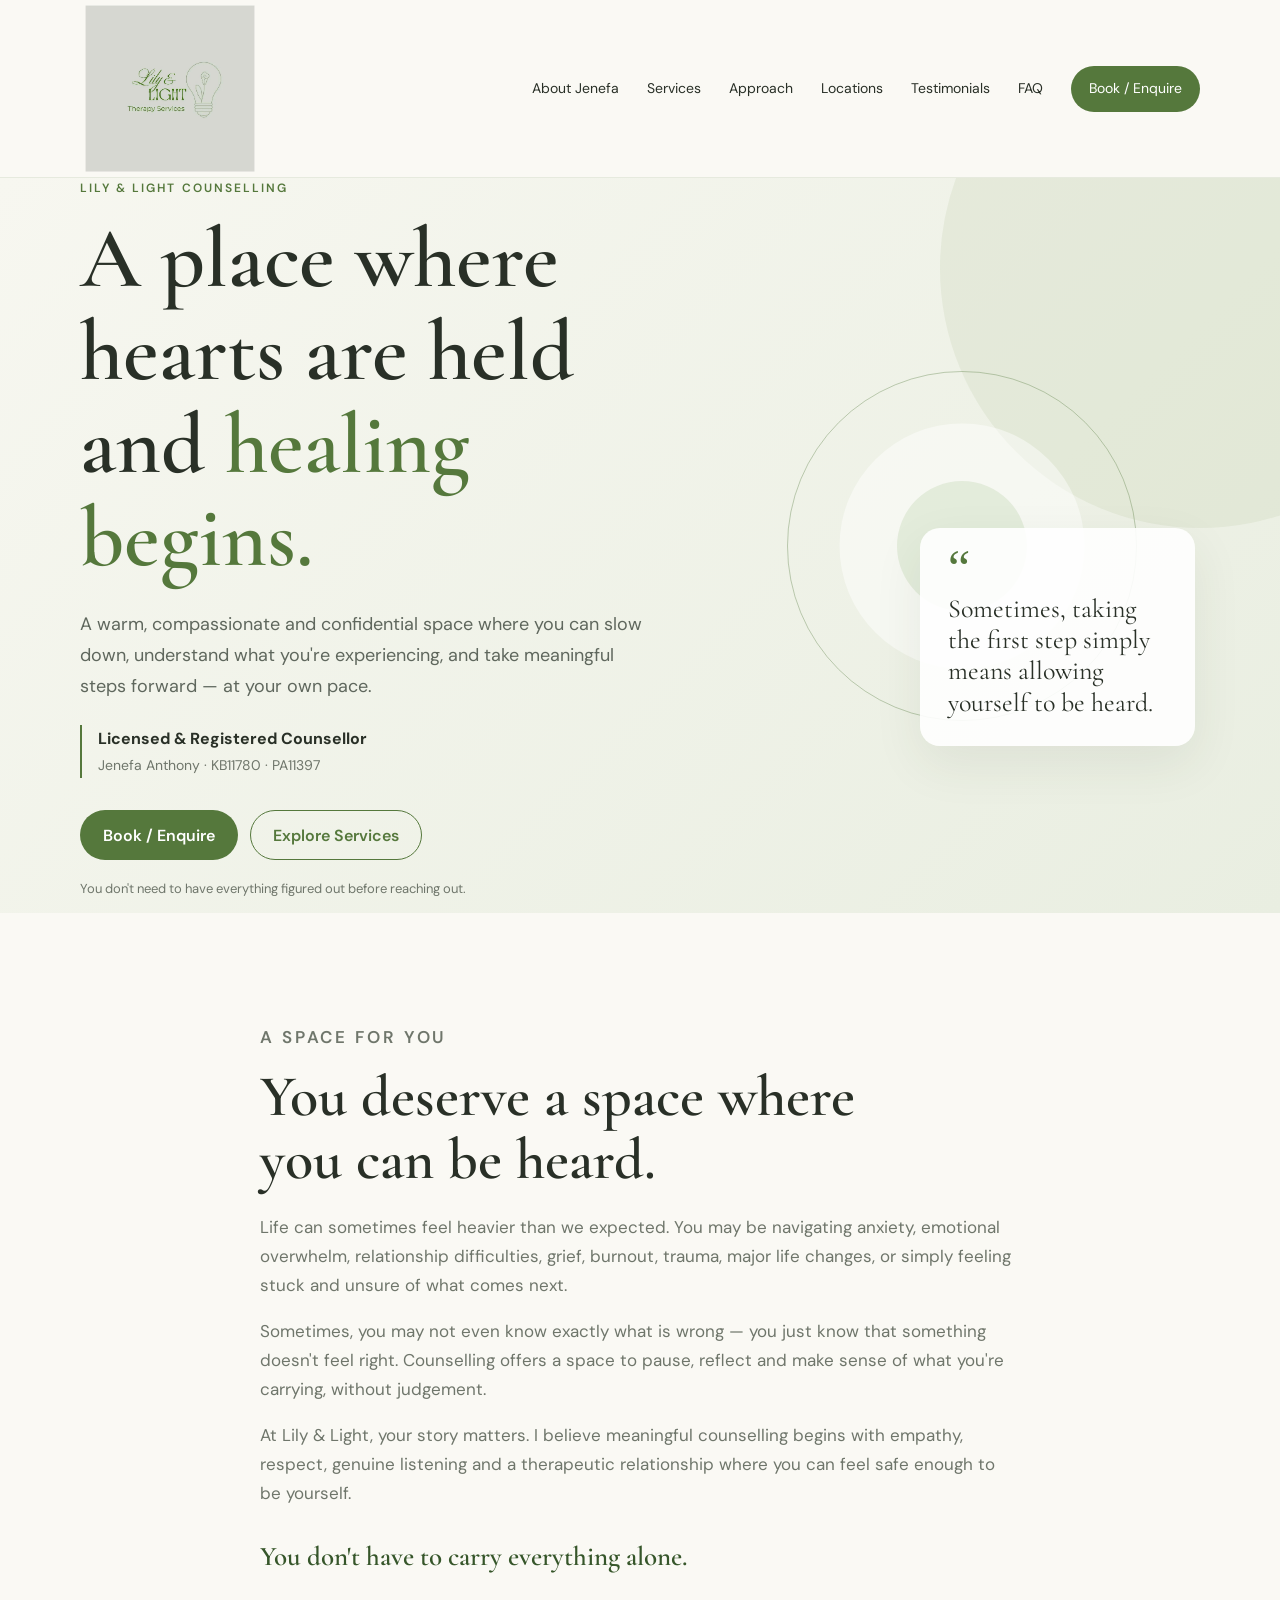
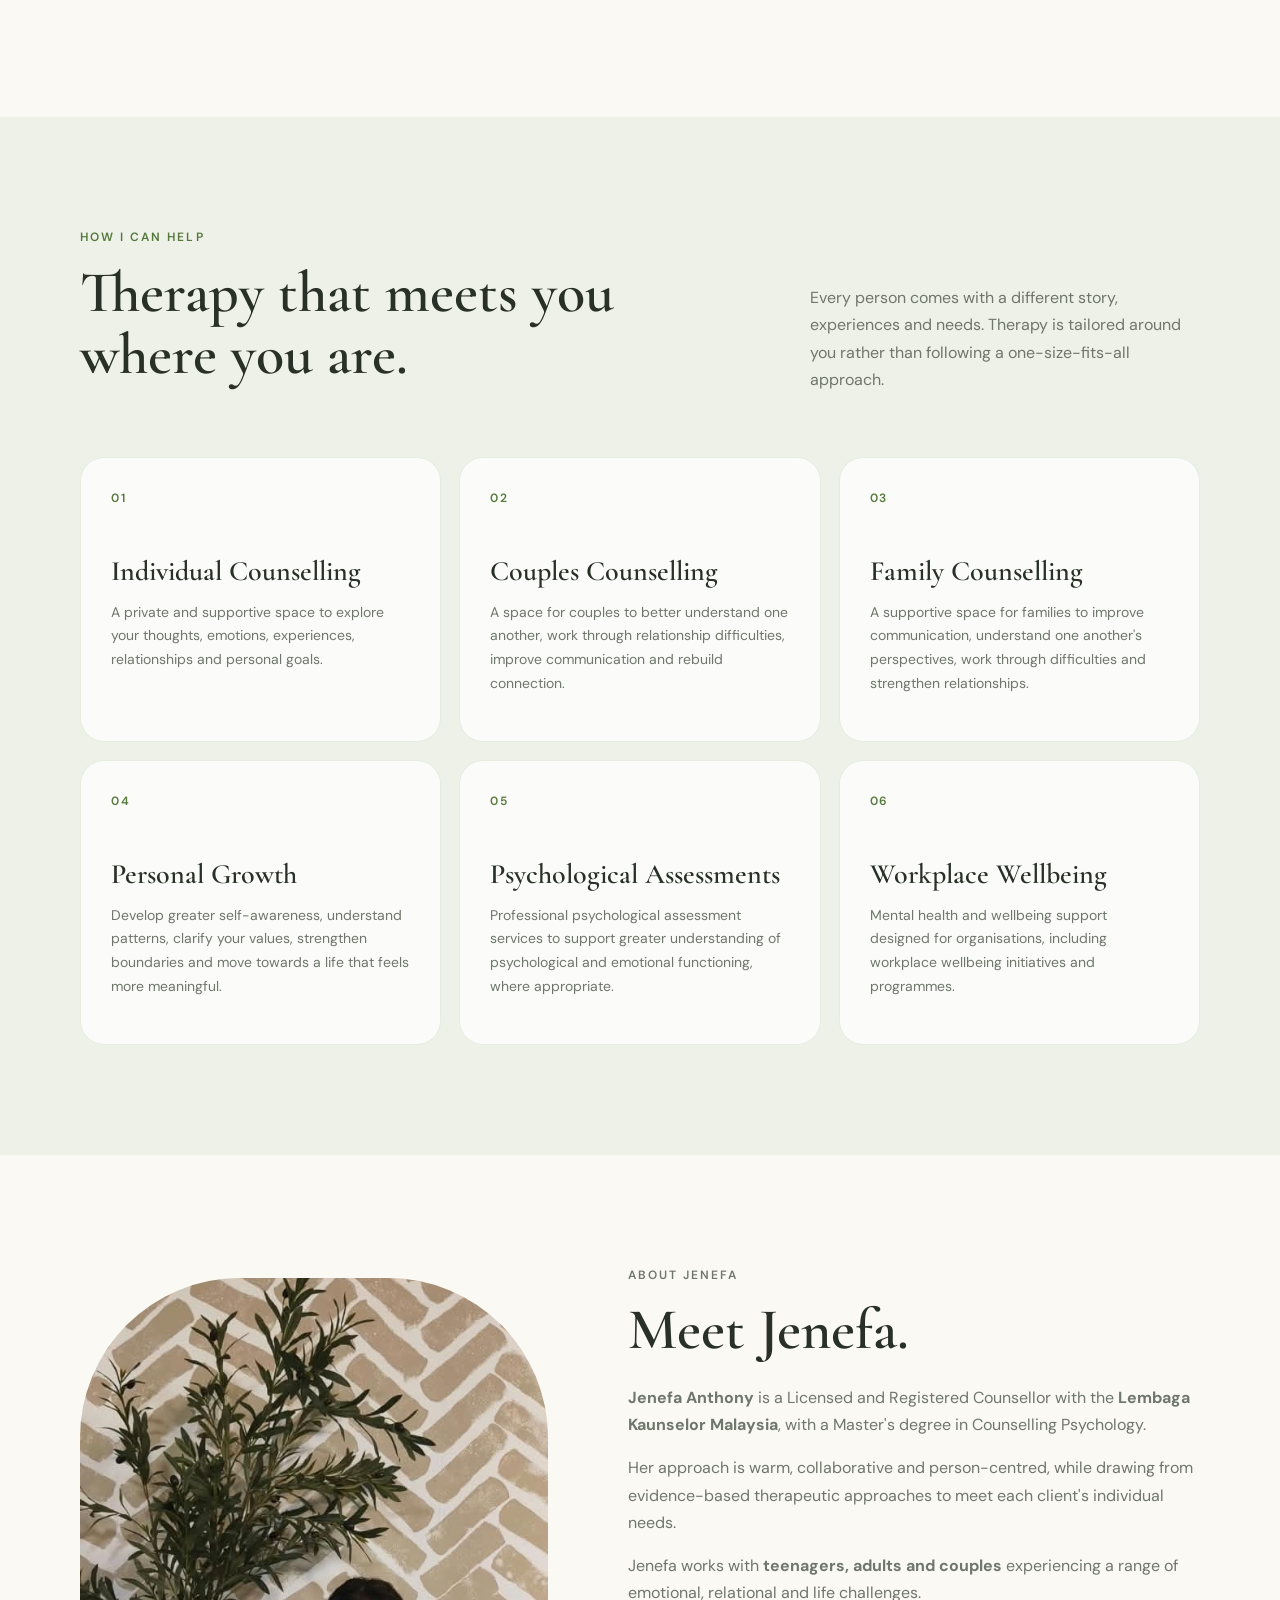
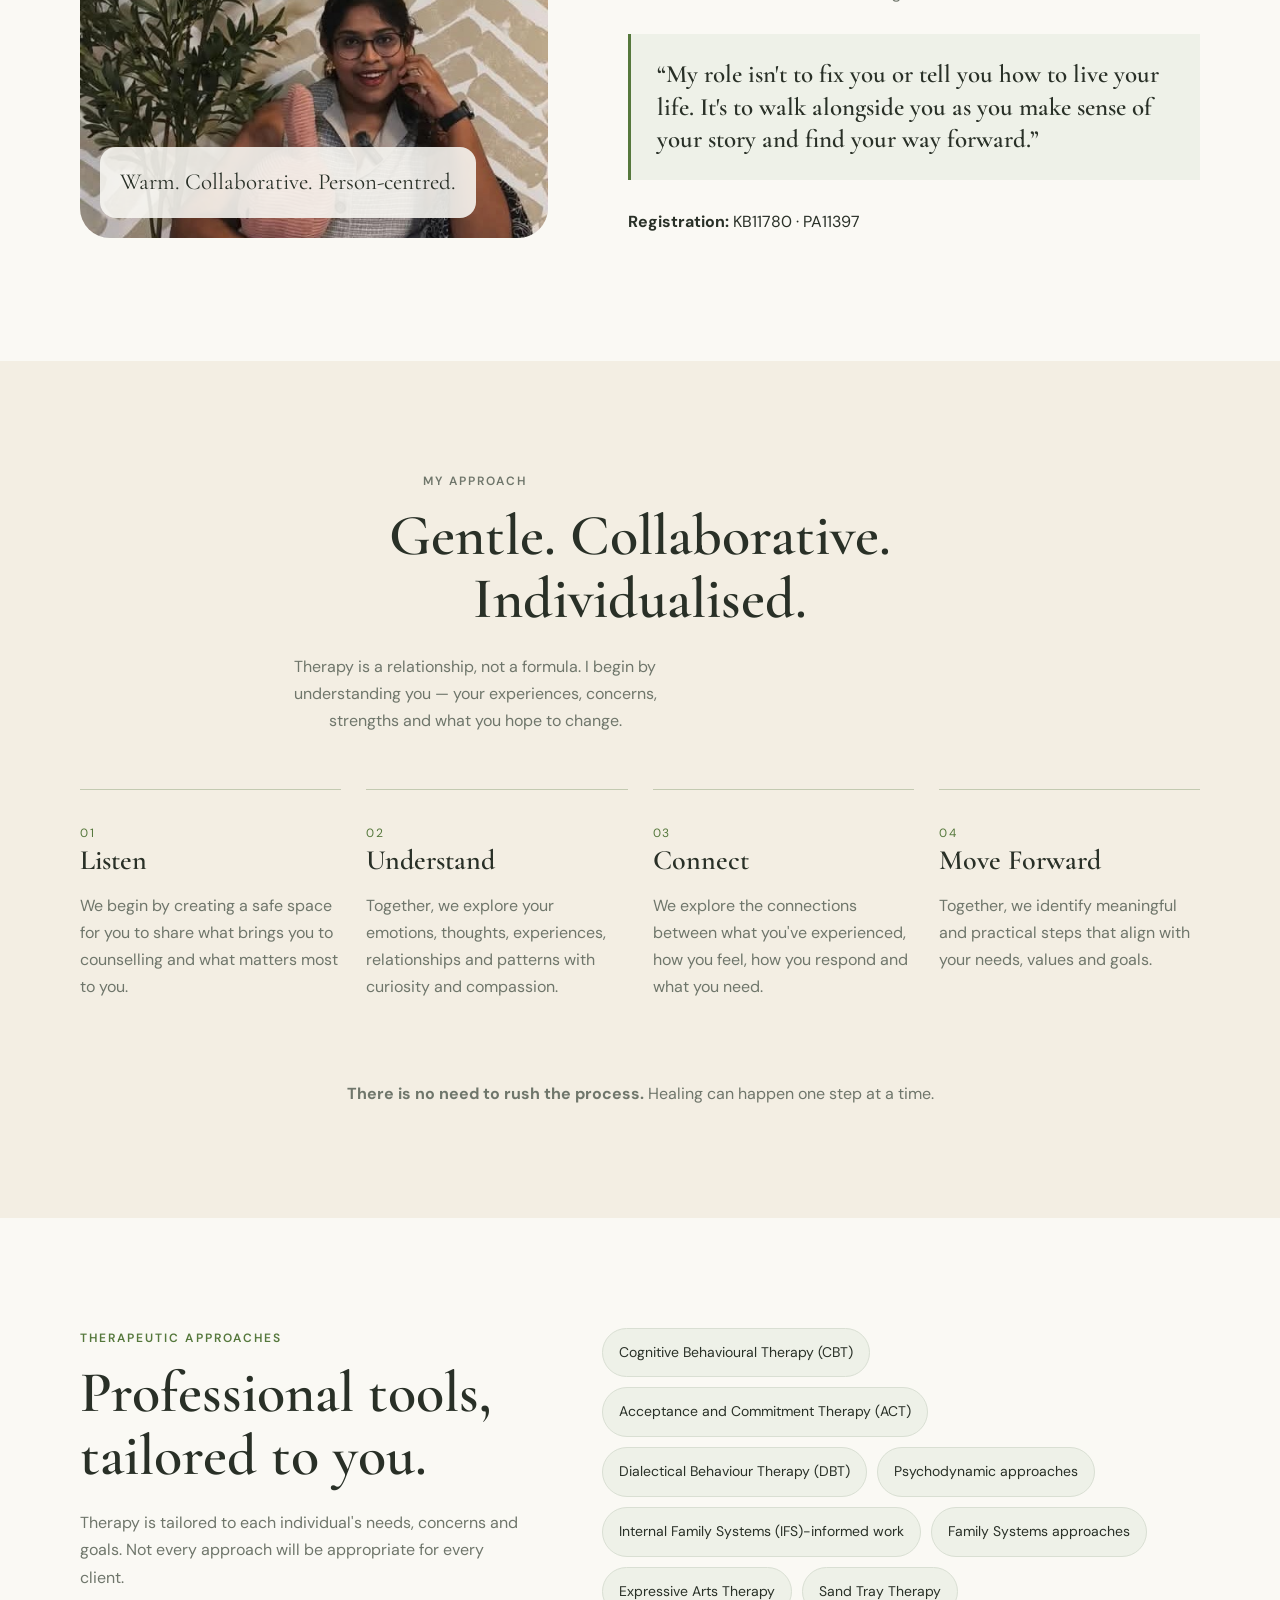
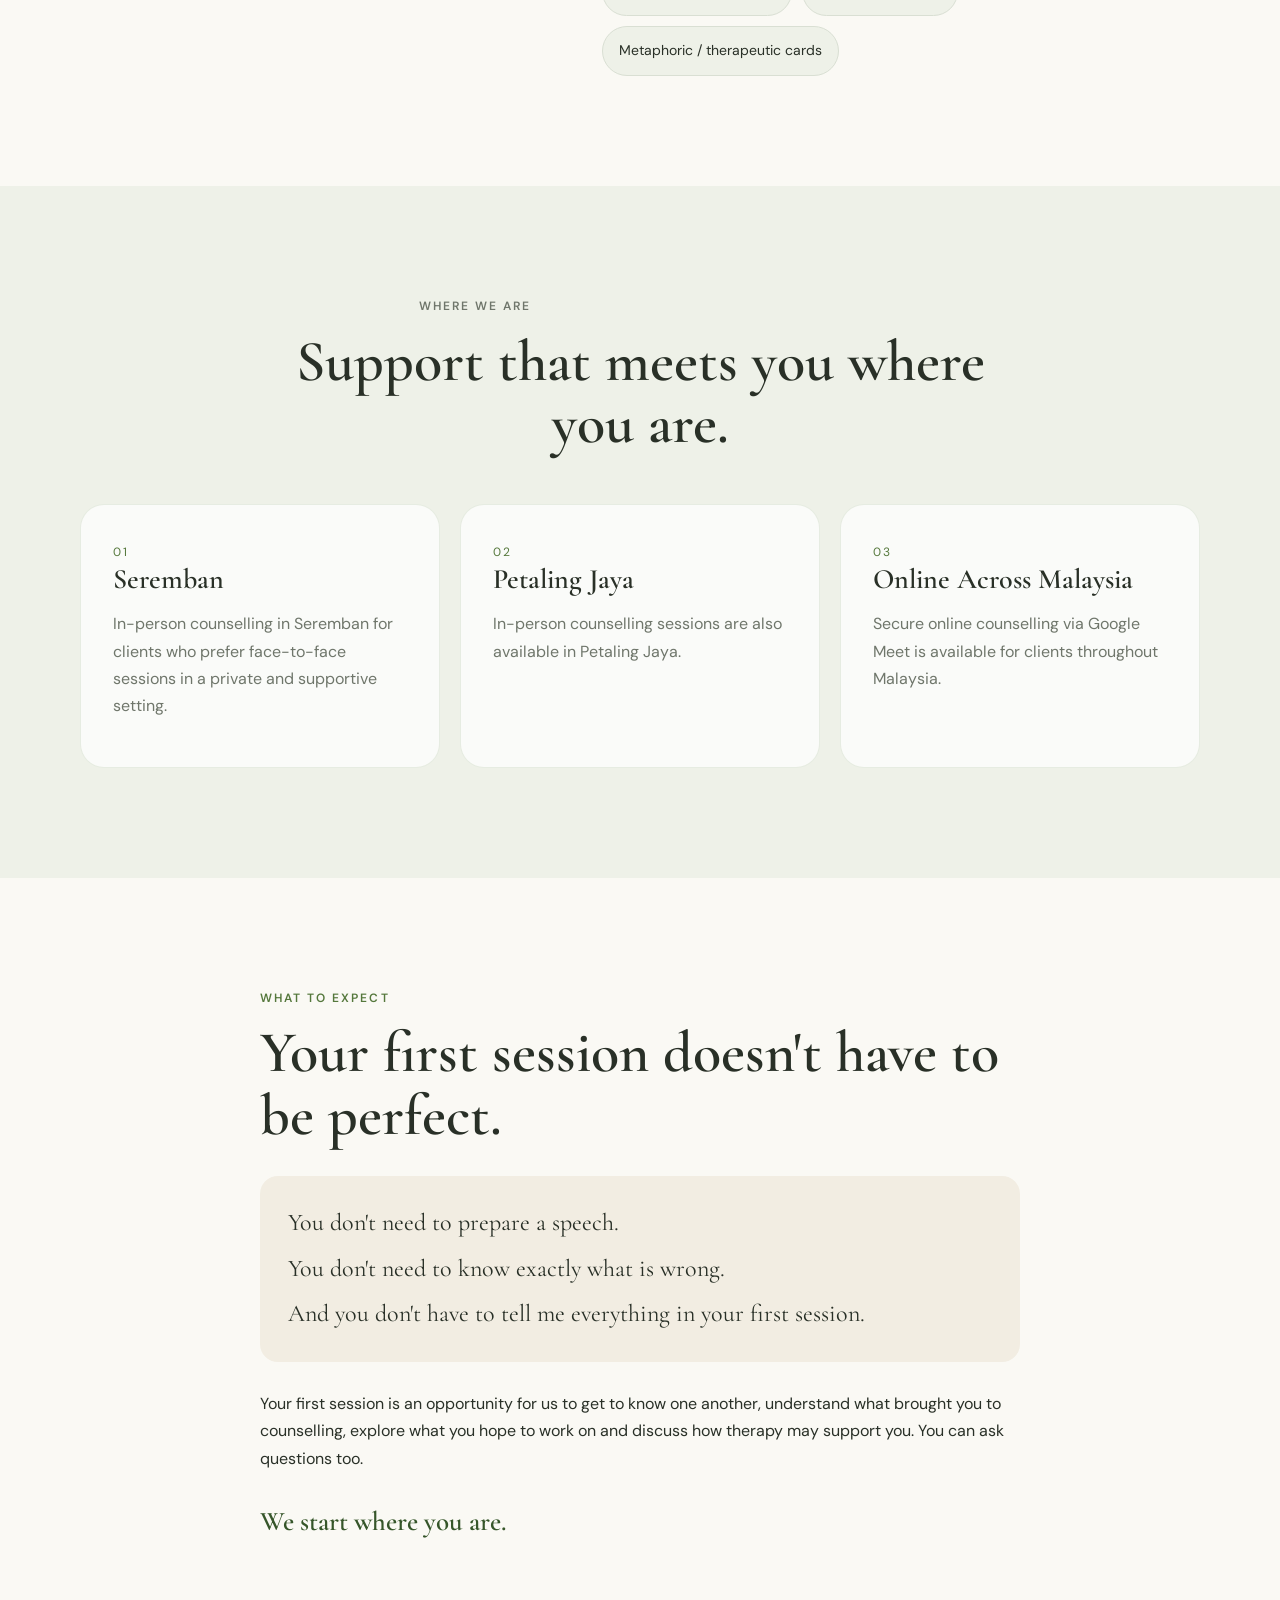
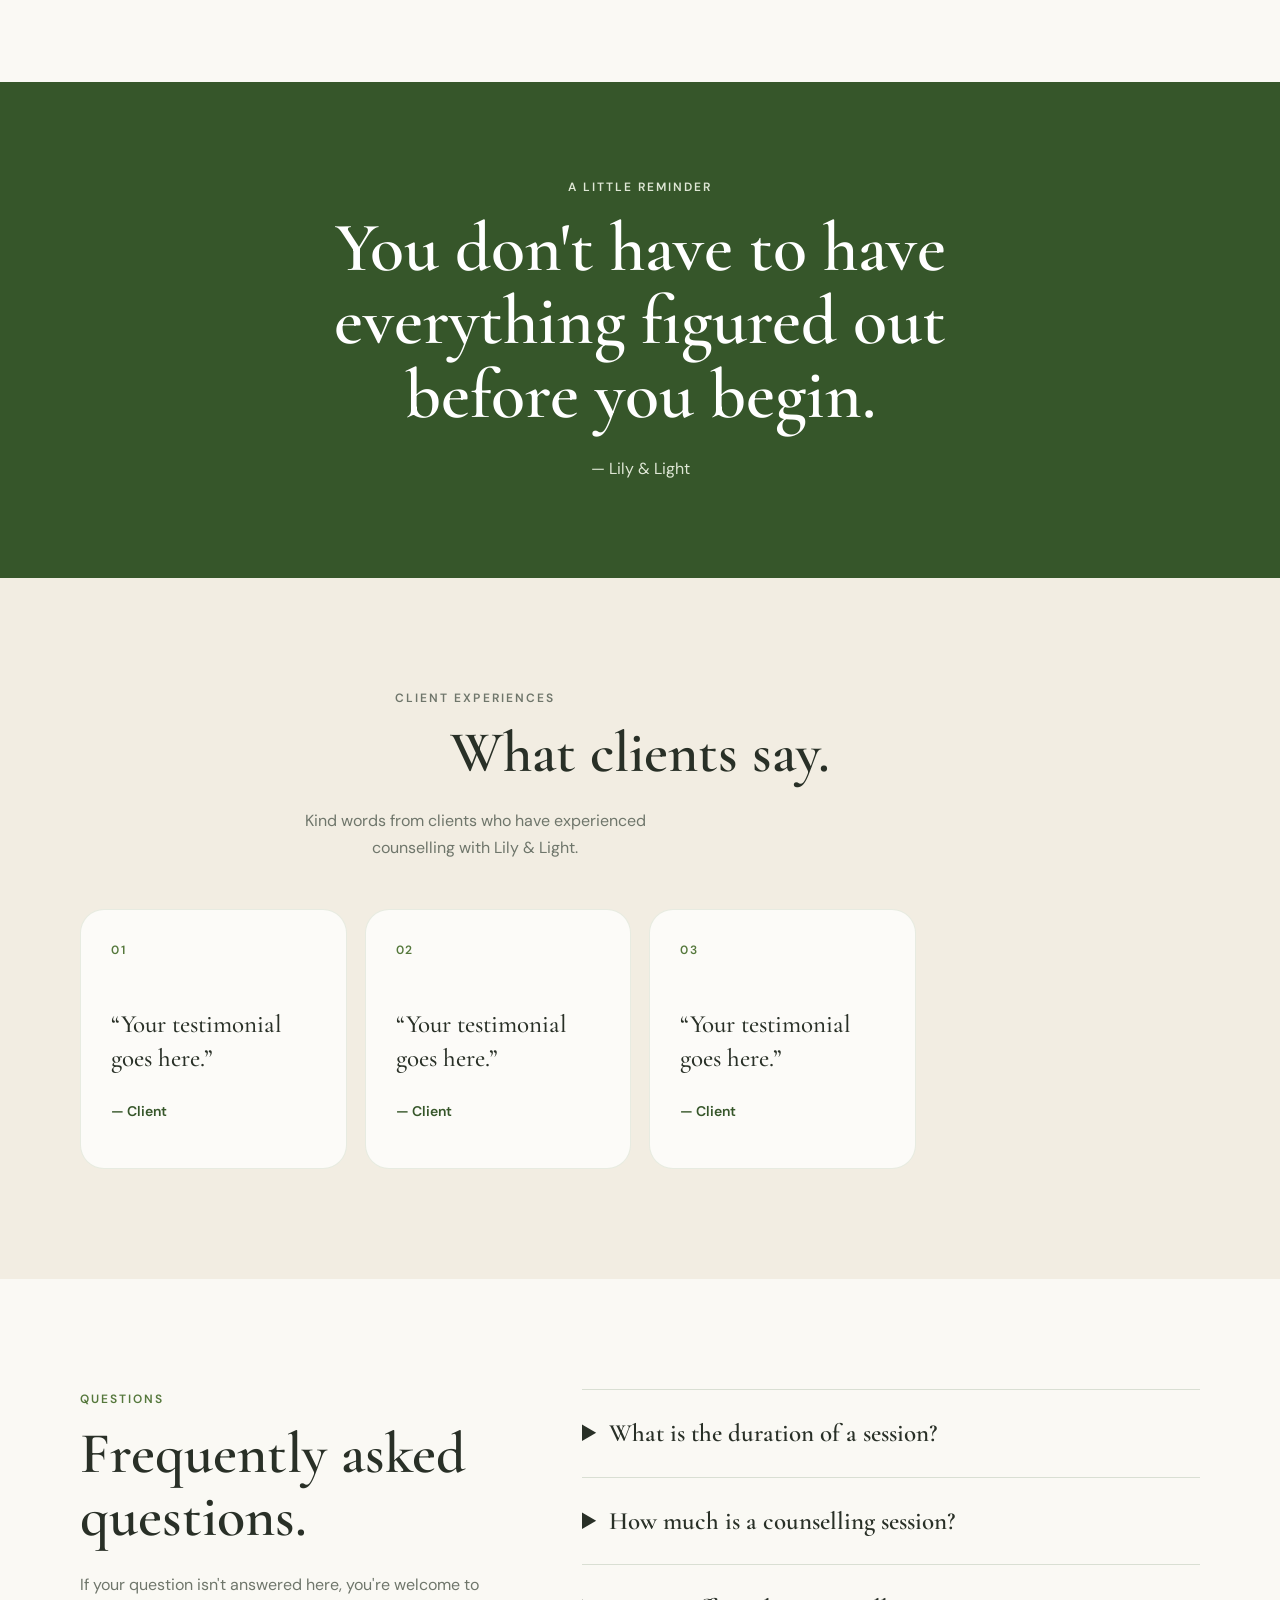
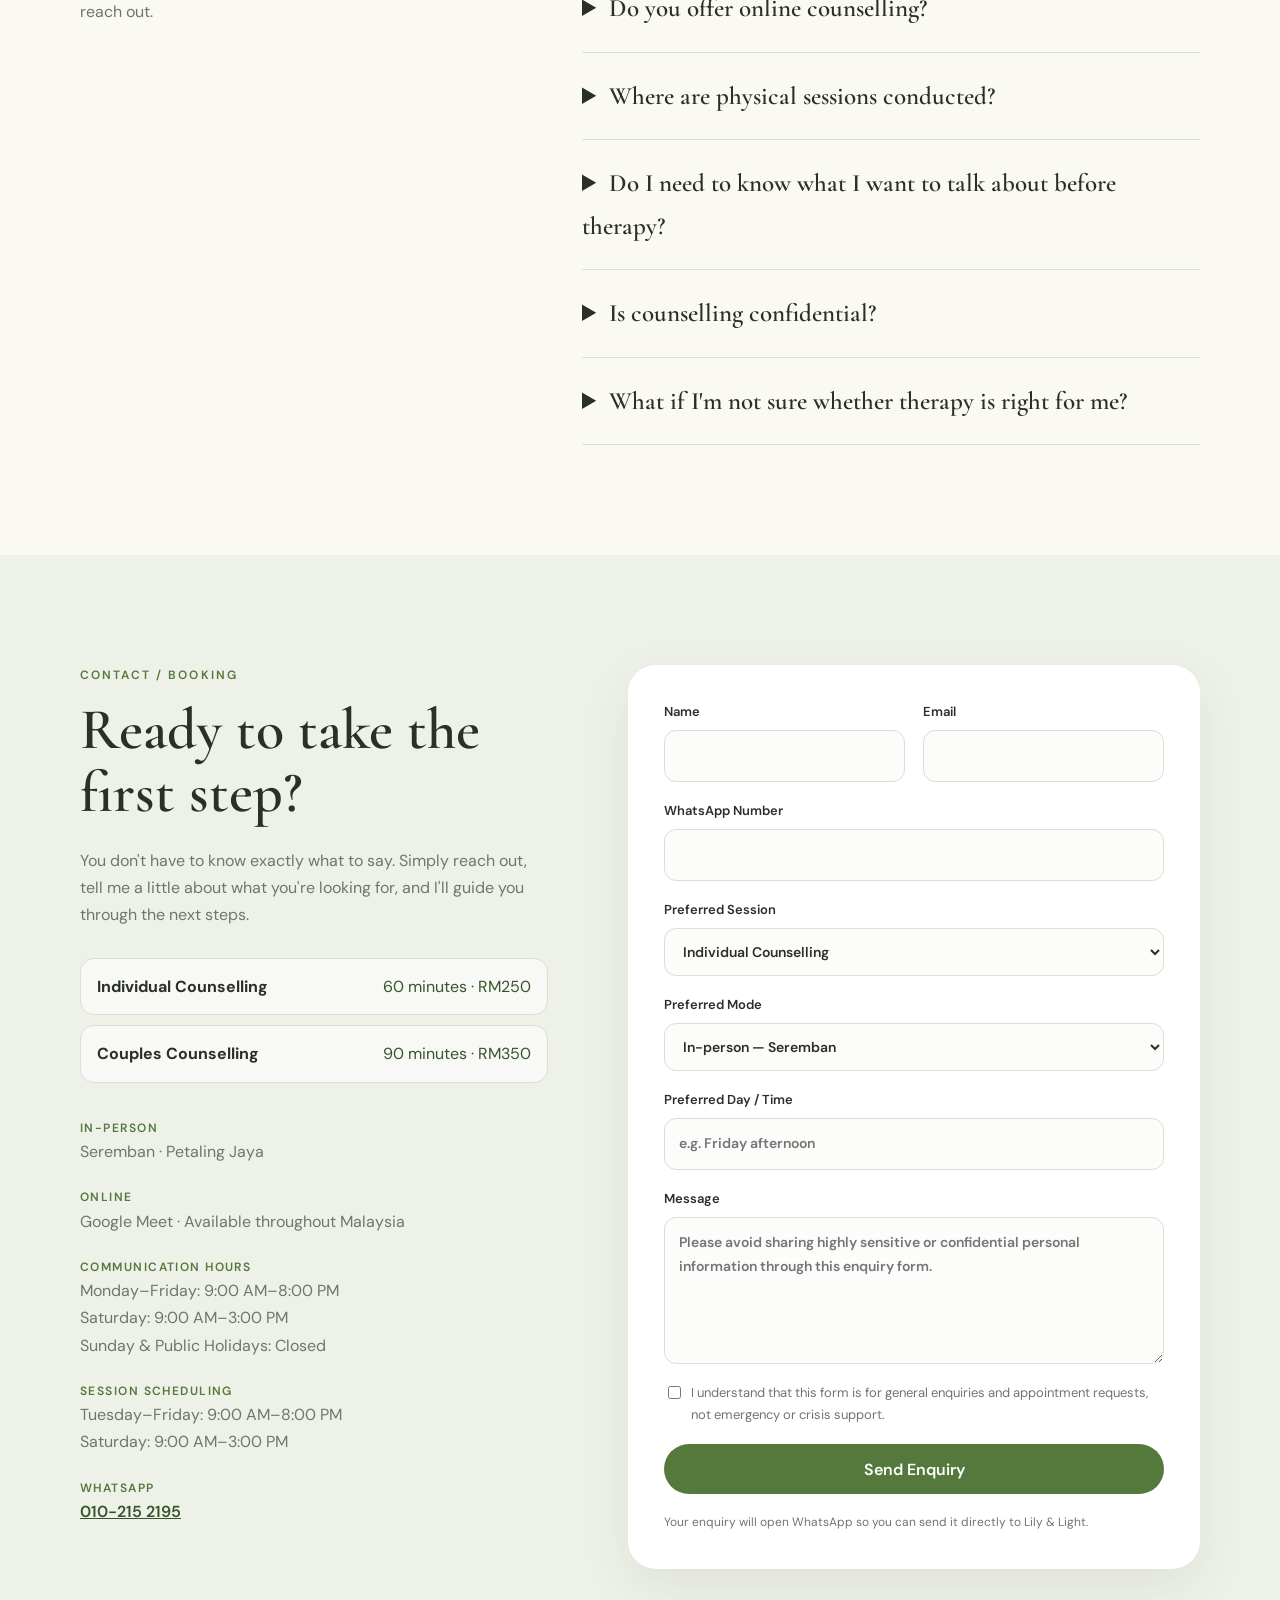
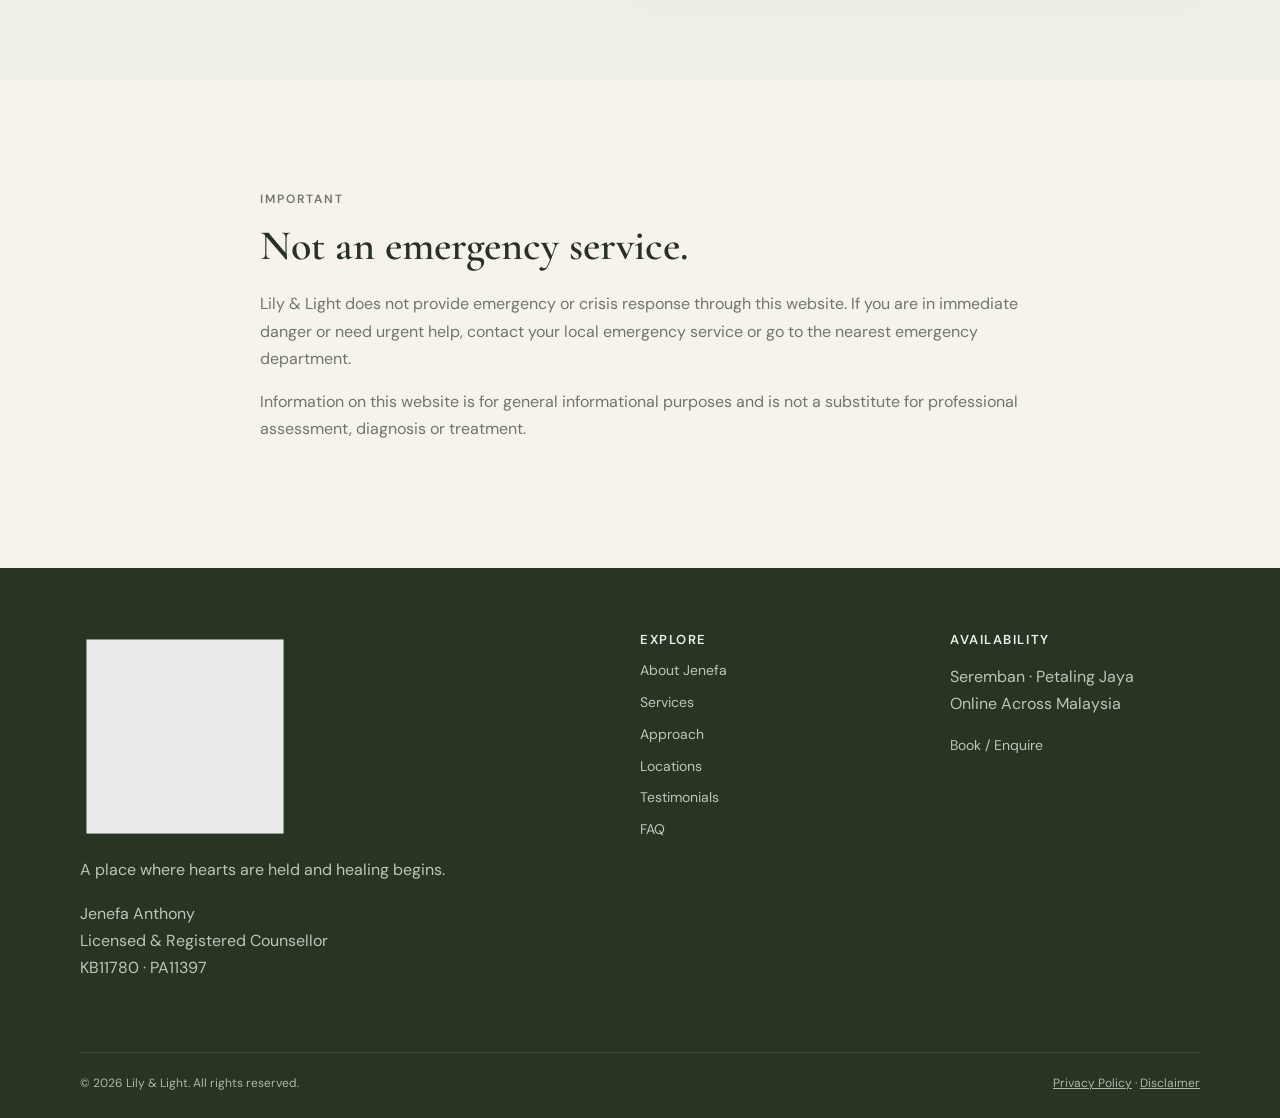
==== commit 1a97cf34: "updated index" ====
--- a/index.html
+++ b/index.html
@@ -19,7 +19,7 @@
   <a class="skip-link" href="#main">Skip to content</a>
   <header class="site-header" id="top">
     <div class="container nav-wrap">
-      <a class="brand" href="#home" aria-label="Lily & Light home"><img src="logo.svg" alt="Lily & Light logo"></a>
+      <a class="brand" href="#home" aria-label="Lily & Light home"><img src="logo.png" alt="Lily & Light logo"></a>
       <button class="menu-toggle" type="button" aria-expanded="false" aria-controls="site-nav" aria-label="Open menu"><span></span><span></span><span></span></button>
       <nav id="site-nav" class="site-nav" aria-label="Primary navigation">
         <a href="#about">About Jenefa</a><a href="#services">Services</a><a href="#approach">Approach</a><a href="#locations">Locations</a><a href="#testimonials">Testimonials</a><a href="#faq">FAQ</a><a href="#contact" class="nav-cta">Book / Enquire</a>
@@ -105,7 +105,7 @@
 
     <section class="section locations" id="locations">
       <div class="container"><div class="section-heading centered"><p class="eyebrow">WHERE WE ARE</p><h2>Support that meets you where you are.</h2></div>
-        <div class="location-grid"><article><span>01</span><h3>Bandar Sri Sendayan</h3><p>In-person counselling in Seremban for clients who prefer face-to-face sessions in a private and supportive setting.</p></article><article><span>02</span><h3>Petaling Jaya</h3><p>In-person counselling sessions are also available in Petaling Jaya.</p></article><article><span>03</span><h3>Online Across Malaysia</h3><p>Secure online counselling via Google Meet is available for clients throughout Malaysia.</p></article></div>
+        <div class="location-grid"><article><span>01</span><h3>Seremban</h3><p>In-person counselling in Seremban for clients who prefer face-to-face sessions in a private and supportive setting.</p></article><article><span>02</span><h3>Petaling Jaya</h3><p>In-person counselling sessions are also available in Petaling Jaya.</p></article><article><span>03</span><h3>Online Across Malaysia</h3><p>Secure online counselling via Google Meet is available for clients throughout Malaysia.</p></article></div>
       </div>
     </section>
 
@@ -160,7 +160,7 @@
     <section class="contact section" id="contact">
       <div class="container contact-grid"><div class="contact-copy"><p class="eyebrow">CONTACT / BOOKING</p><h2>Ready to take the first step?</h2><p>You don't have to know exactly what to say. Simply reach out, tell me a little about what you're looking for, and I'll guide you through the next steps.</p>
         <div class="session-prices"><div><strong>Individual Counselling</strong><span>60 minutes · RM250</span></div><div><strong>Couples Counselling</strong><span>90 minutes · RM350</span></div></div>
-        <div class="contact-details"><div><span>In-person</span><p>Bandar Sri Sendayan, Seremban · Petaling Jaya</p></div><div><span>Online</span><p>Google Meet · Available throughout Malaysia</p></div><div><span>Communication Hours</span><p>Monday–Friday: 9:00 AM–8:00 PM<br>Saturday: 9:00 AM–3:00 PM<br>Sunday &amp; Public Holidays: Closed</p></div><div><span>Session Scheduling</span><p>Tuesday–Friday: 9:00 AM–8:00 PM<br>Saturday: 9:00 AM–3:00 PM</p></div><div><span>WhatsApp</span><p><a href="https://wa.me/60102152195" target="_blank" rel="noopener">010-215 2195</a></p></div></div>
+        <div class="contact-details"><div><span>In-person</span><p>Seremban · Petaling Jaya</p></div><div><span>Online</span><p>Google Meet · Available throughout Malaysia</p></div><div><span>Communication Hours</span><p>Monday–Friday: 9:00 AM–8:00 PM<br>Saturday: 9:00 AM–3:00 PM<br>Sunday &amp; Public Holidays: Closed</p></div><div><span>Session Scheduling</span><p>Tuesday–Friday: 9:00 AM–8:00 PM<br>Saturday: 9:00 AM–3:00 PM</p></div><div><span>WhatsApp</span><p><a href="https://wa.me/60102152195" target="_blank" rel="noopener">010-215 2195</a></p></div></div>
       </div>
 
       <form class="booking-form" id="bookingForm">
@@ -179,7 +179,7 @@
     <section class="disclaimer section"><div class="container narrow"><p class="eyebrow">IMPORTANT</p><h2>Not an emergency service.</h2><p>Lily &amp; Light does not provide emergency or crisis response through this website. If you are in immediate danger or need urgent help, contact your local emergency service or go to the nearest emergency department.</p><p>Information on this website is for general informational purposes and is not a substitute for professional assessment, diagnosis or treatment.</p></div></section>
   </main>
 
-  <footer class="site-footer"><div class="container footer-grid"><div><img src="logo.svg" alt="Lily & Light" class="footer-logo"><p>A place where hearts are held and healing begins.</p><p>Jenefa Anthony<br>Licensed &amp; Registered Counsellor<br>KB11780 · PA11397</p></div><div><h3>Explore</h3><a href="#about">About Jenefa</a><a href="#services">Services</a><a href="#approach">Approach</a><a href="#locations">Locations</a><a href="#testimonials">Testimonials</a><a href="#faq">FAQ</a></div><div><h3>Availability</h3><p>Seremban · Petaling Jaya<br>Online Across Malaysia</p><a href="#contact">Book / Enquire</a></div></div><div class="container footer-bottom"><span>© <span id="year"></span> Lily &amp; Light. All rights reserved.</span><span><a href="privacy.html">Privacy Policy</a> · <a href="disclaimer.html">Disclaimer</a></span></div></footer>
+  <footer class="site-footer"><div class="container footer-grid"><div><img src="logo.png" alt="Lily & Light" class="footer-logo"><p>A place where hearts are held and healing begins.</p><p>Jenefa Anthony<br>Licensed &amp; Registered Counsellor<br>KB11780 · PA11397</p></div><div><h3>Explore</h3><a href="#about">About Jenefa</a><a href="#services">Services</a><a href="#approach">Approach</a><a href="#locations">Locations</a><a href="#testimonials">Testimonials</a><a href="#faq">FAQ</a></div><div><h3>Availability</h3><p>Seremban · Petaling Jaya<br>Online Across Malaysia</p><a href="#contact">Book / Enquire</a></div></div><div class="container footer-bottom"><span>© <span id="year"></span> Lily &amp; Light. All rights reserved.</span><span><a href="privacy.html">Privacy Policy</a> · <a href="disclaimer.html">Disclaimer</a></span></div></footer>
   <script src="script.js"></script>
 </body>
 </html>
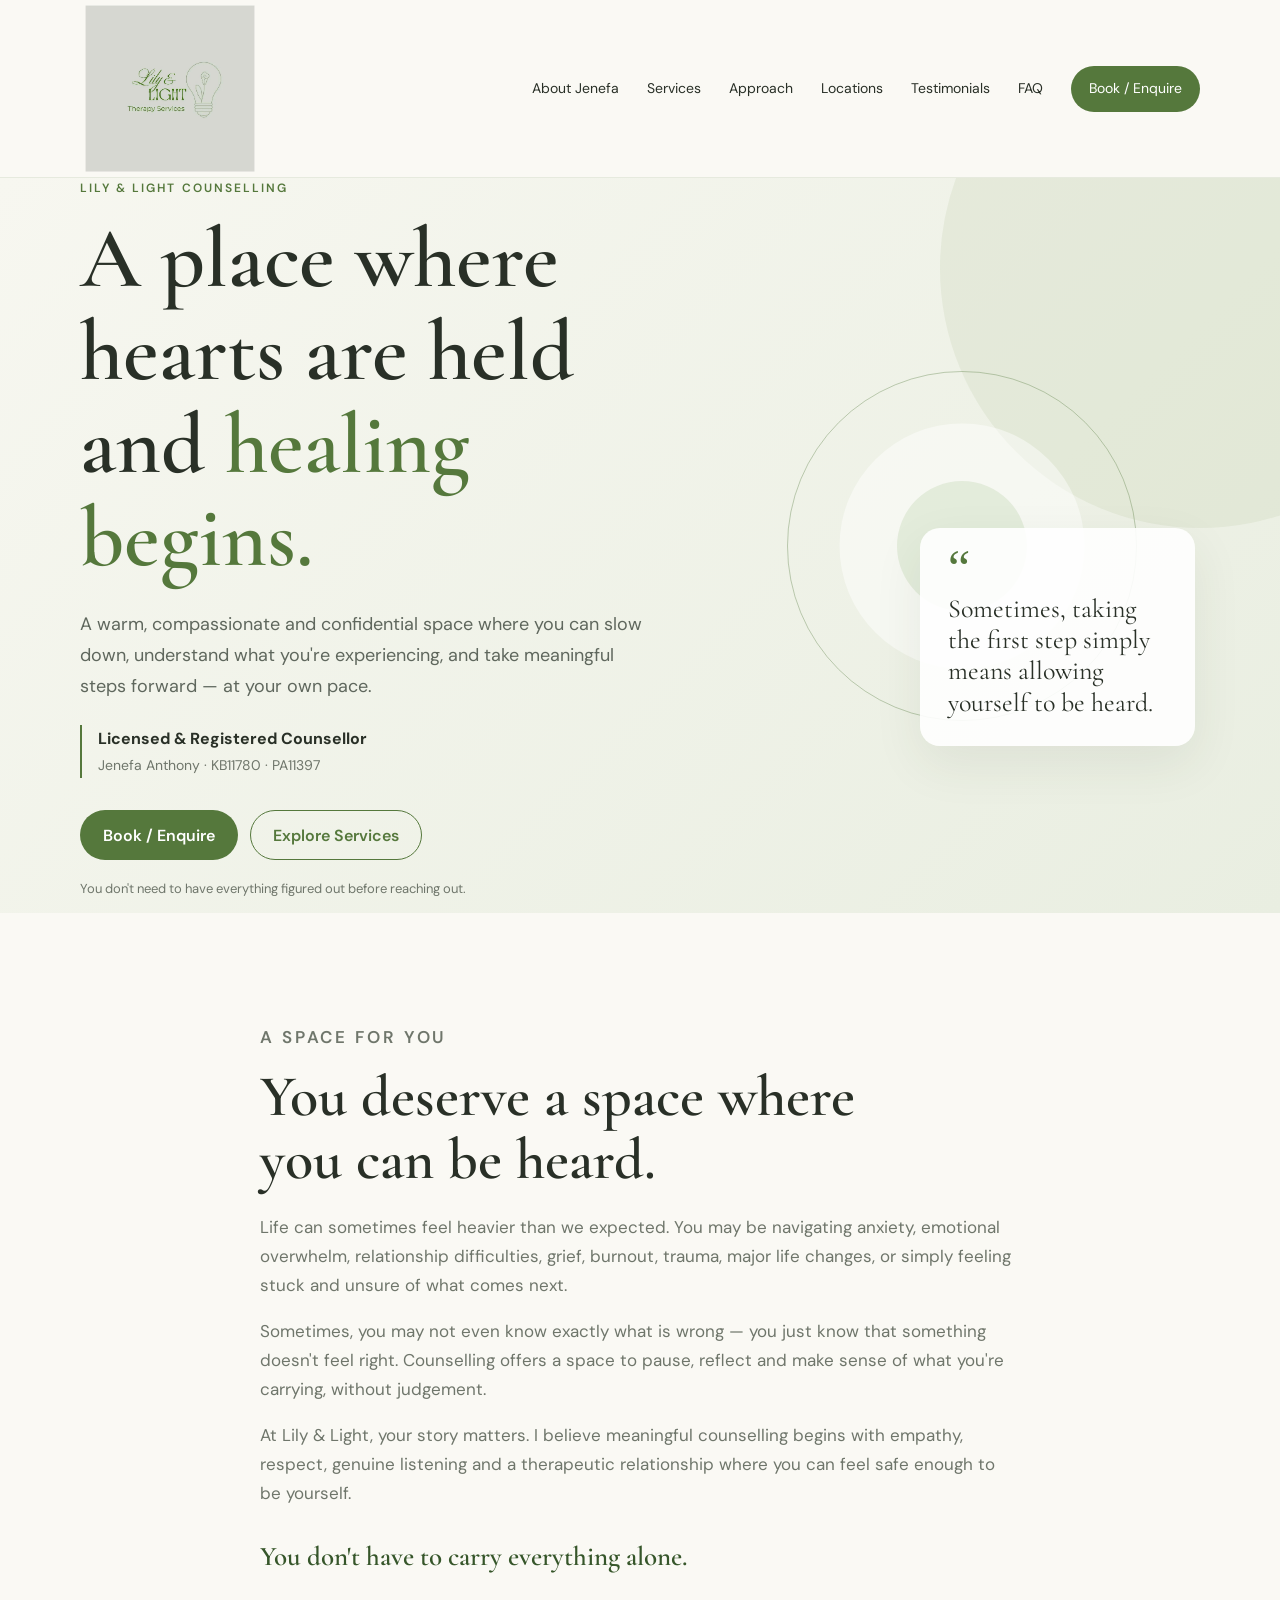
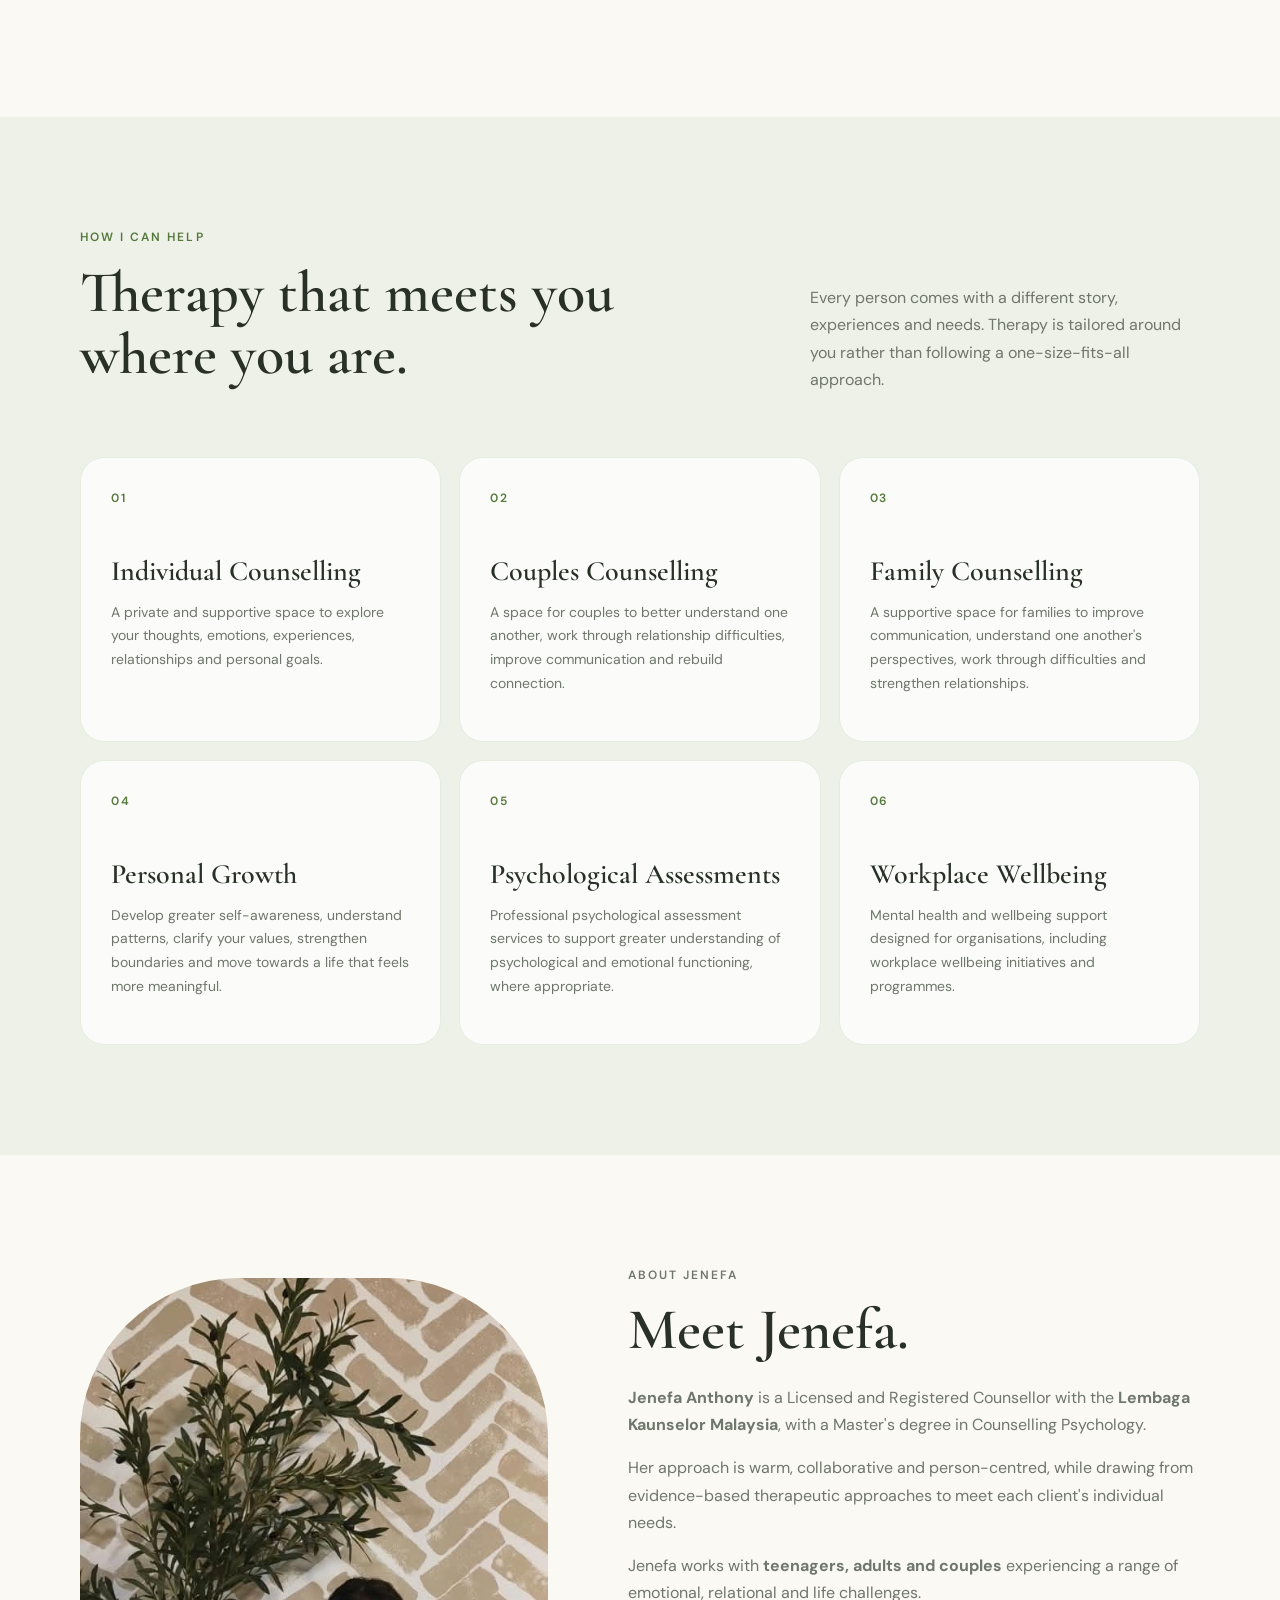
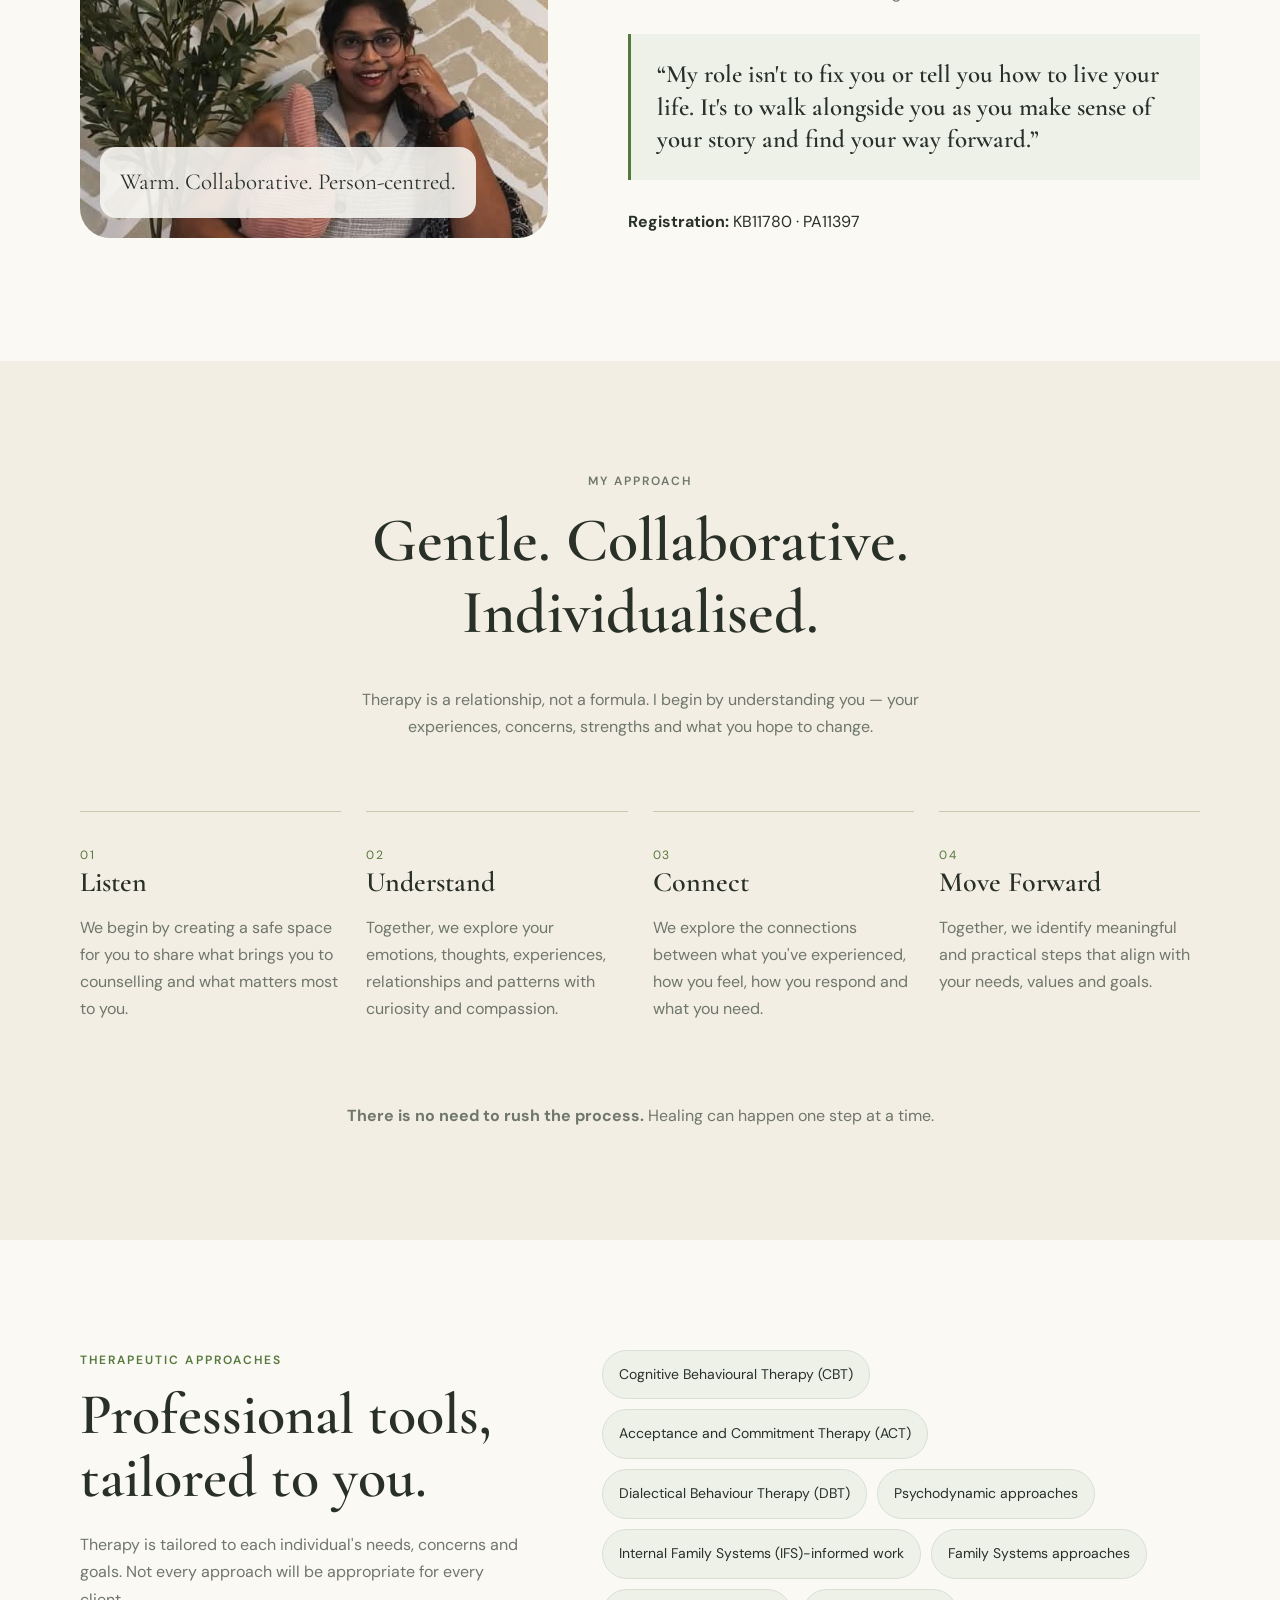
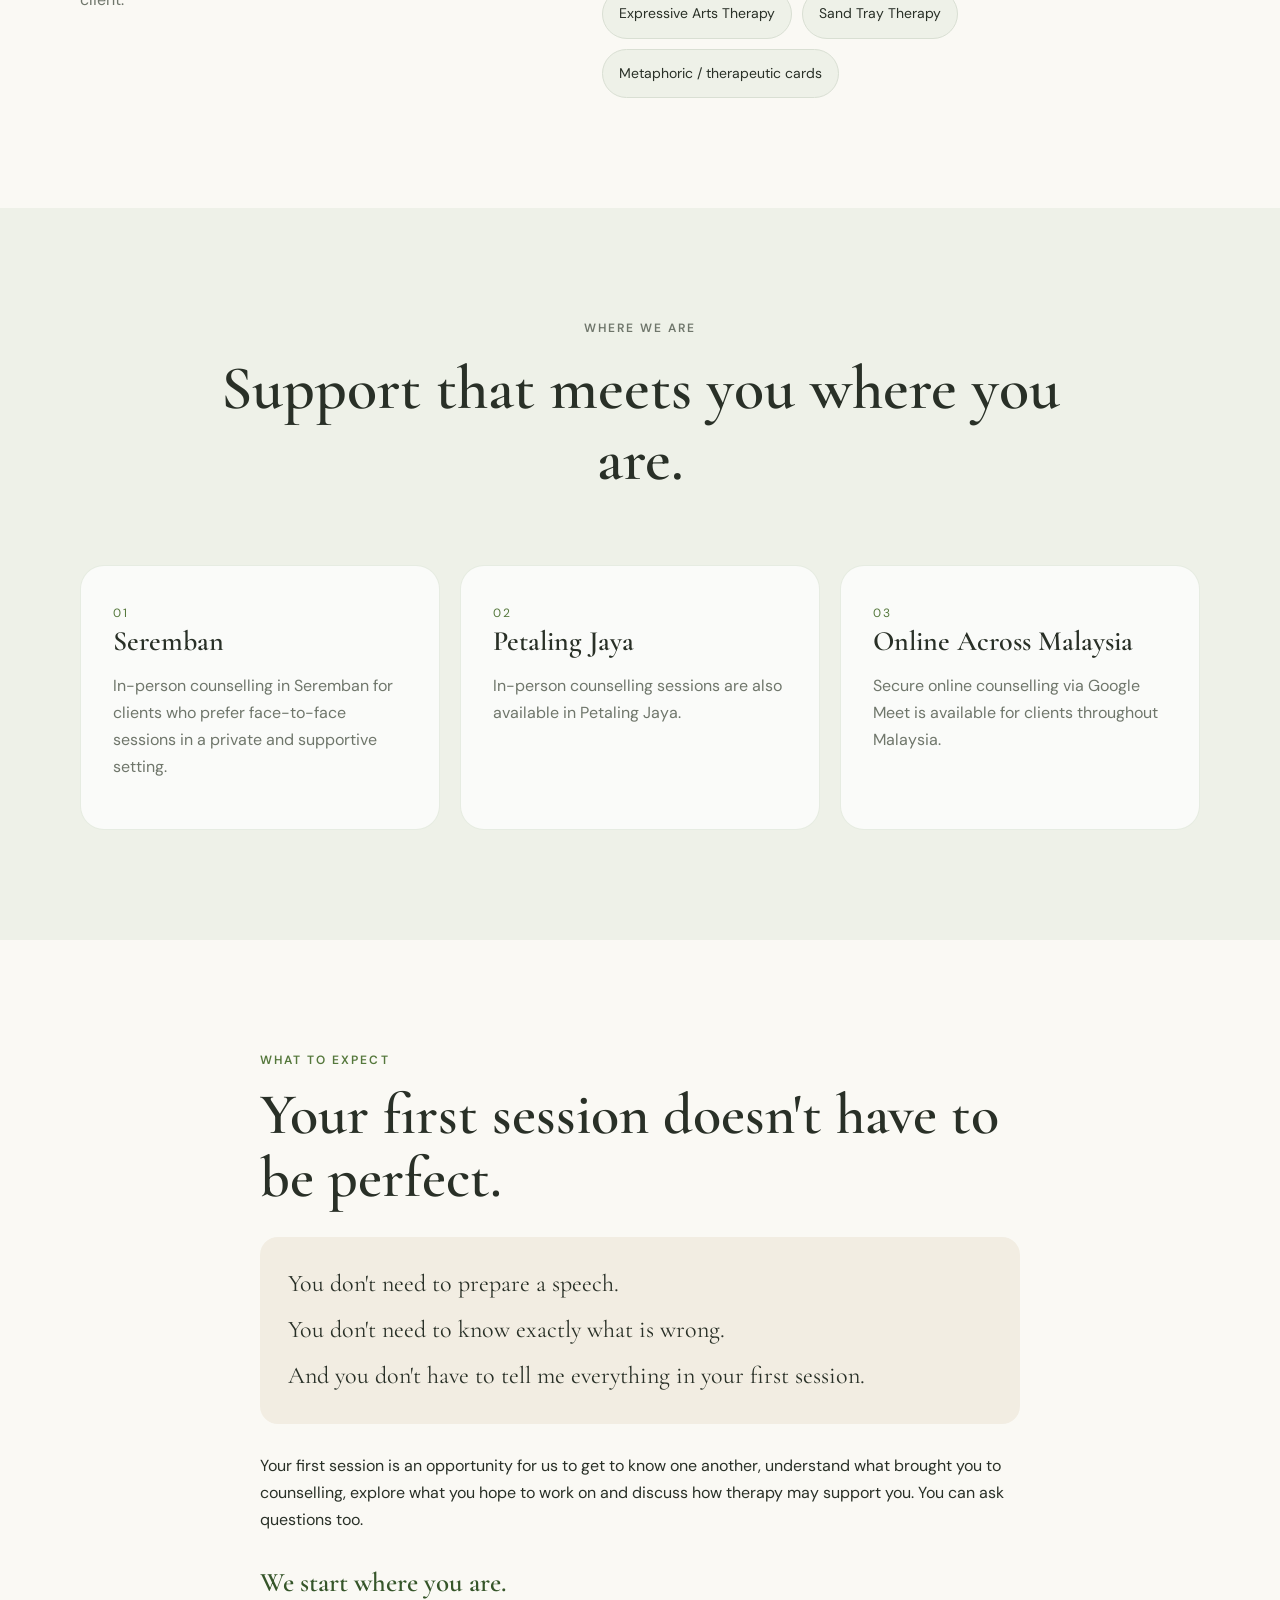
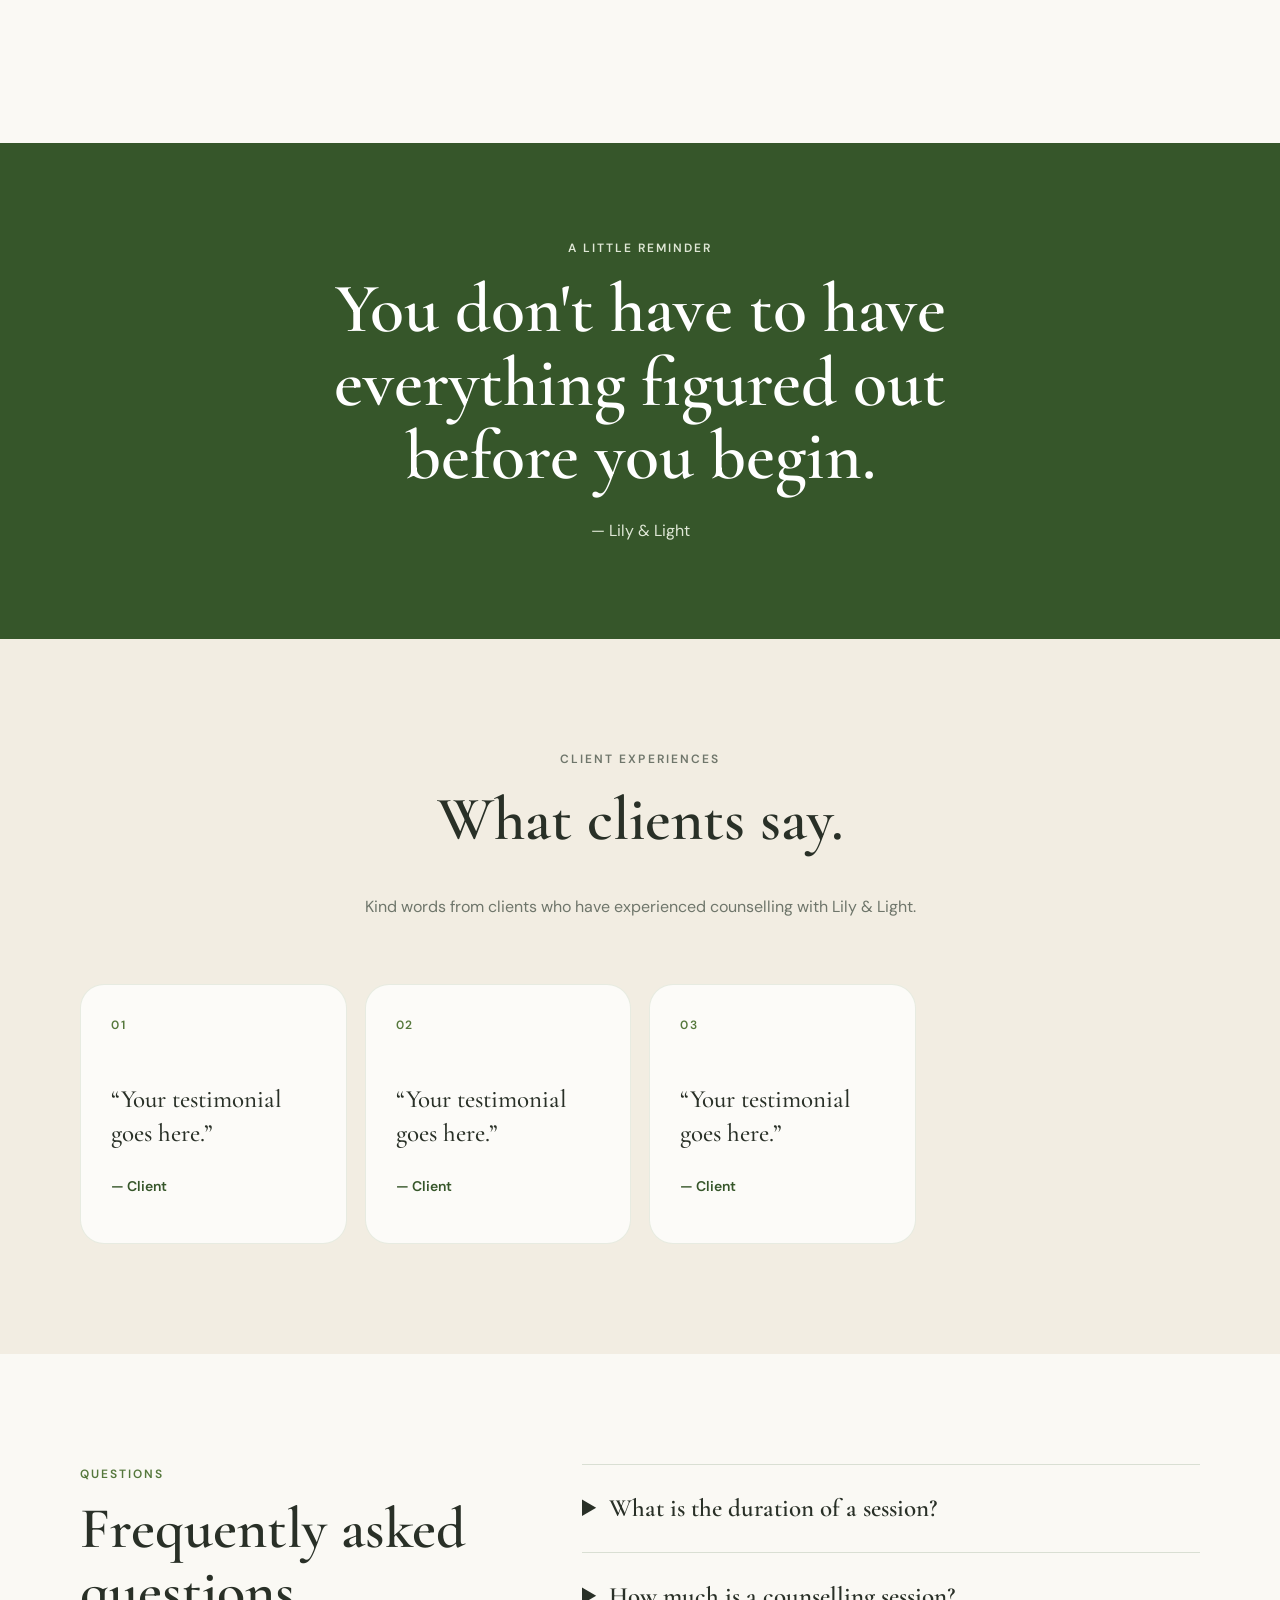
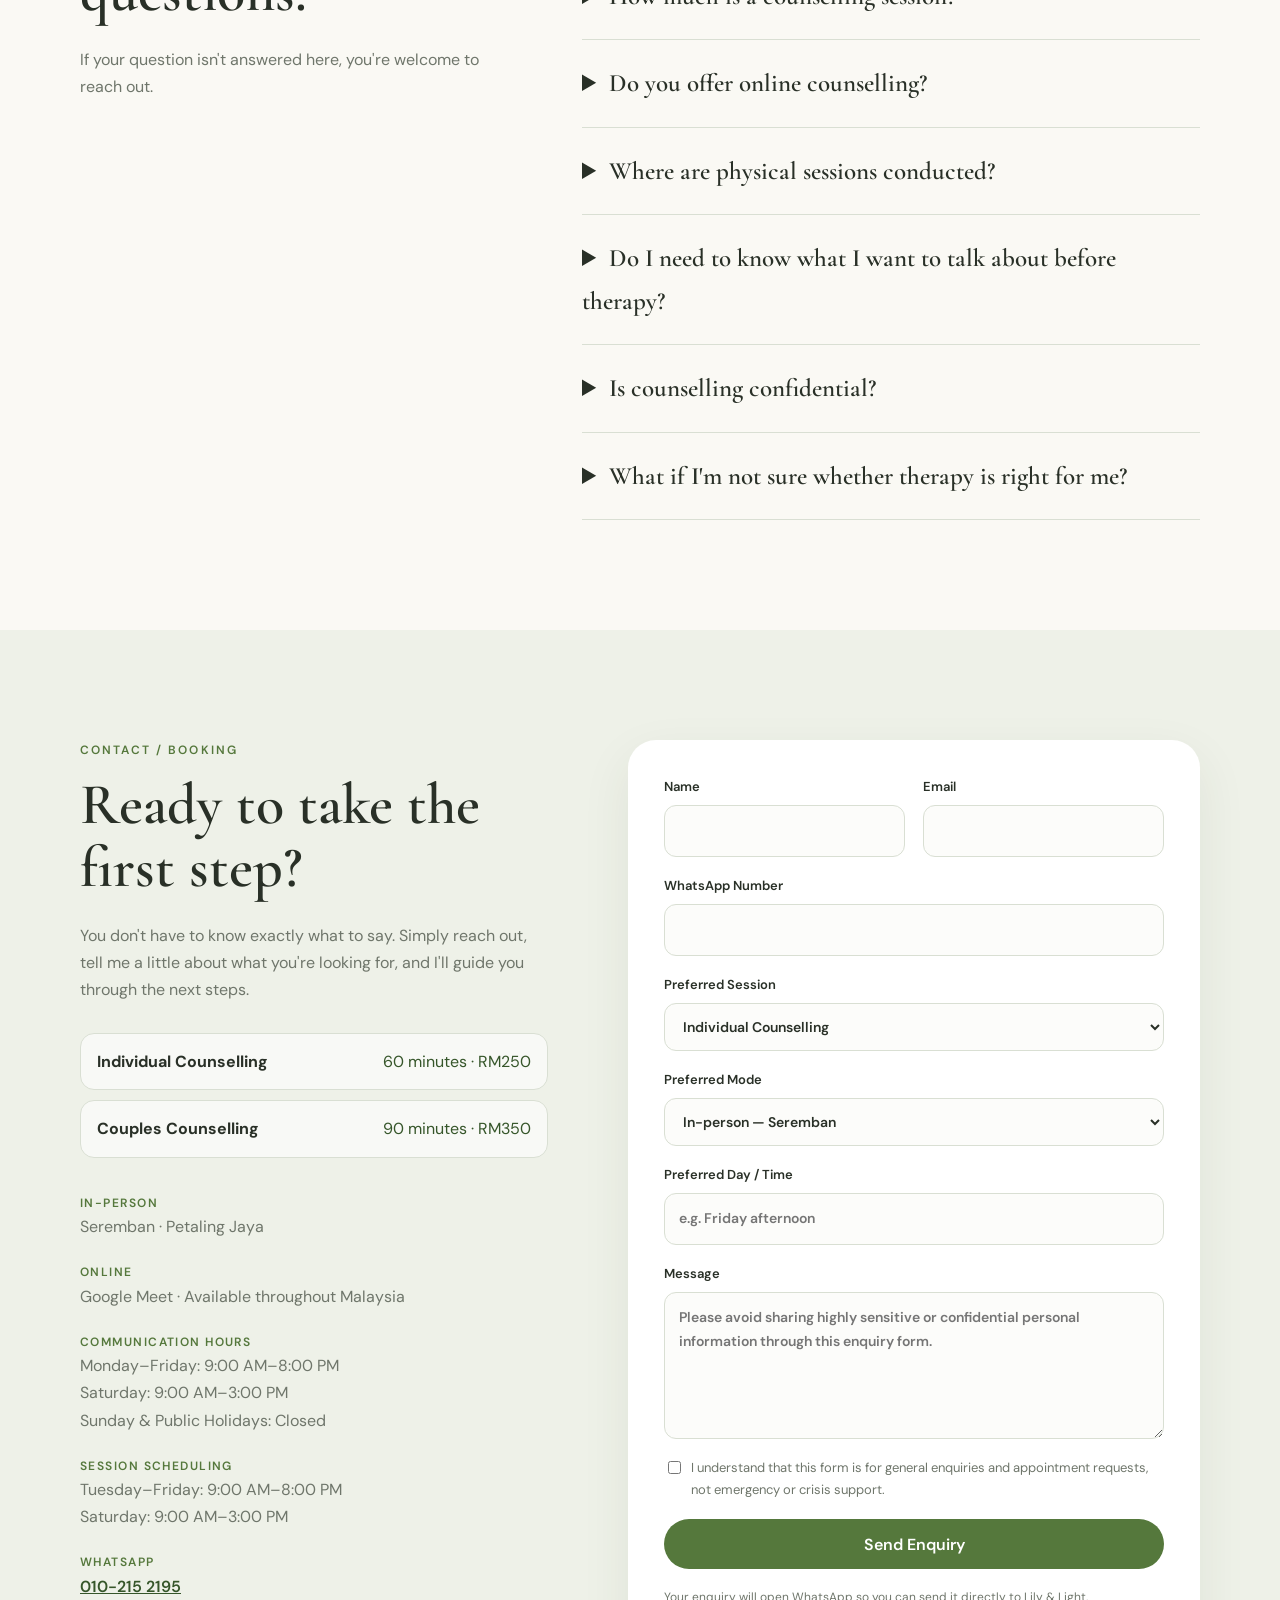
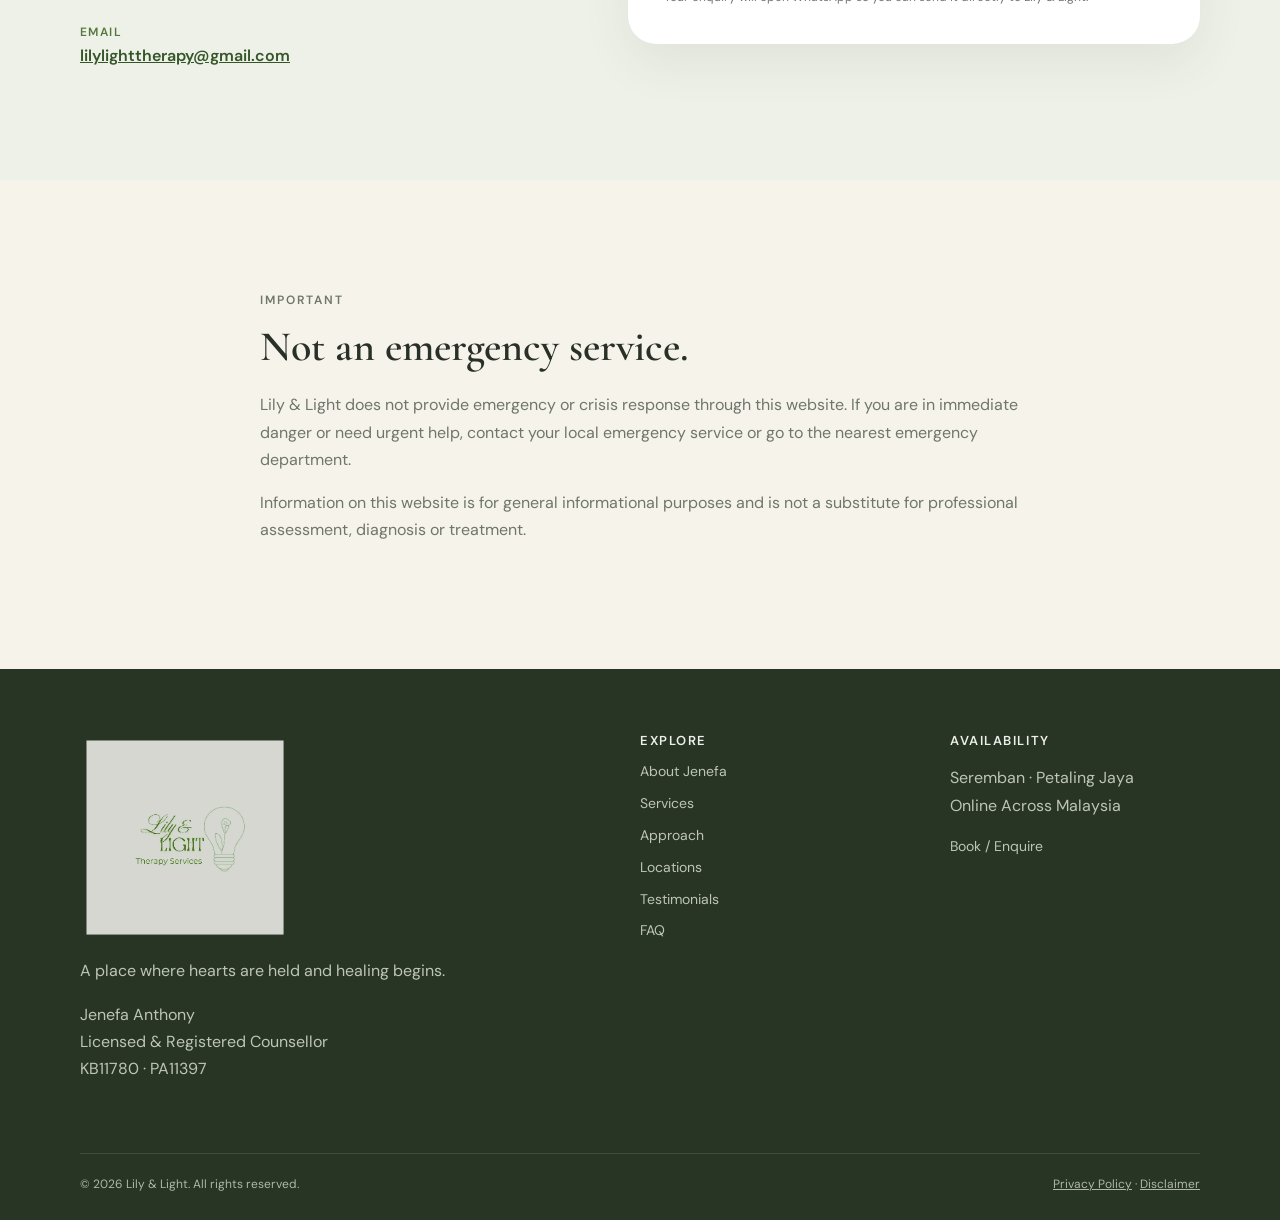
==== commit efbdff94: "Update index.html" ====
--- a/index.html
+++ b/index.html
@@ -160,7 +160,14 @@
     <section class="contact section" id="contact">
       <div class="container contact-grid"><div class="contact-copy"><p class="eyebrow">CONTACT / BOOKING</p><h2>Ready to take the first step?</h2><p>You don't have to know exactly what to say. Simply reach out, tell me a little about what you're looking for, and I'll guide you through the next steps.</p>
         <div class="session-prices"><div><strong>Individual Counselling</strong><span>60 minutes · RM250</span></div><div><strong>Couples Counselling</strong><span>90 minutes · RM350</span></div></div>
-        <div class="contact-details"><div><span>In-person</span><p>Seremban · Petaling Jaya</p></div><div><span>Online</span><p>Google Meet · Available throughout Malaysia</p></div><div><span>Communication Hours</span><p>Monday–Friday: 9:00 AM–8:00 PM<br>Saturday: 9:00 AM–3:00 PM<br>Sunday &amp; Public Holidays: Closed</p></div><div><span>Session Scheduling</span><p>Tuesday–Friday: 9:00 AM–8:00 PM<br>Saturday: 9:00 AM–3:00 PM</p></div><div><span>WhatsApp</span><p><a href="https://wa.me/60102152195" target="_blank" rel="noopener">010-215 2195</a></p></div></div>
+        <div class="contact-details"><div><span>In-person</span><p>Seremban · Petaling Jaya</p></div><div><span>Online</span><p>Google Meet · Available throughout Malaysia</p></div><div><span>Communication Hours</span><p>Monday–Friday: 9:00 AM–8:00 PM<br>Saturday: 9:00 AM–3:00 PM<br>Sunday &amp; Public Holidays: Closed</p></div><div><span>Session Scheduling</span><p>Tuesday–Friday: 9:00 AM–8:00 PM<br>Saturday: 9:00 AM–3:00 PM</p></div><div><span>WhatsApp</span><p><a href="https://wa.me/60102152195" target="_blank" rel="noopener">010-215 2195</a></p></div><div>
+  <span>Email</span>
+  <p>
+    <a href="mailto:lilylighttherapy@gmail.com">
+      lilylighttherapy@gmail.com
+    </a>
+  </p>
+</div> </div>
       </div>
 
       <form class="booking-form" id="bookingForm">
--- a/style.css
+++ b/style.css
@@ -340,3 +340,57 @@
     border-radius: 100px 100px 24px 24px;
   }
 }
+/* Lily & Light – Section heading alignment fix */
+
+.approach .section-heading,
+.locations .section-heading,
+.testimonials .section-heading {
+  display: flex;
+  flex-direction: column;
+  align-items: center;
+  justify-content: center;
+  text-align: center;
+  max-width: 900px;
+  margin: 0 auto 48px;
+  gap: 0;
+}
+
+.approach .section-heading h2,
+.locations .section-heading h2,
+.testimonials .section-heading h2 {
+  font-size: clamp(38px, 5vw, 62px);
+  line-height: 1.15;
+  max-width: 850px;
+  margin: 0 auto 22px;
+  text-align: center;
+}
+
+.approach .section-heading p,
+.locations .section-heading p,
+.testimonials .section-heading p {
+  text-align: center;
+  margin-left: auto;
+  margin-right: auto;
+}
+
+.approach .section-heading p:last-child,
+.locations .section-heading p:last-child,
+.testimonials .section-heading p:last-child {
+  max-width: 650px;
+  line-height: 1.7;
+}
+
+@media (max-width: 700px) {
+  .approach .section-heading h2,
+  .locations .section-heading h2,
+  .testimonials .section-heading h2 {
+    font-size: clamp(36px, 9vw, 46px);
+  }
+}
+/* Display original Lily & Light logo */
+.footer-logo {
+  filter: none;
+  opacity: 1;
+  width: 210px;
+  height: auto;
+}
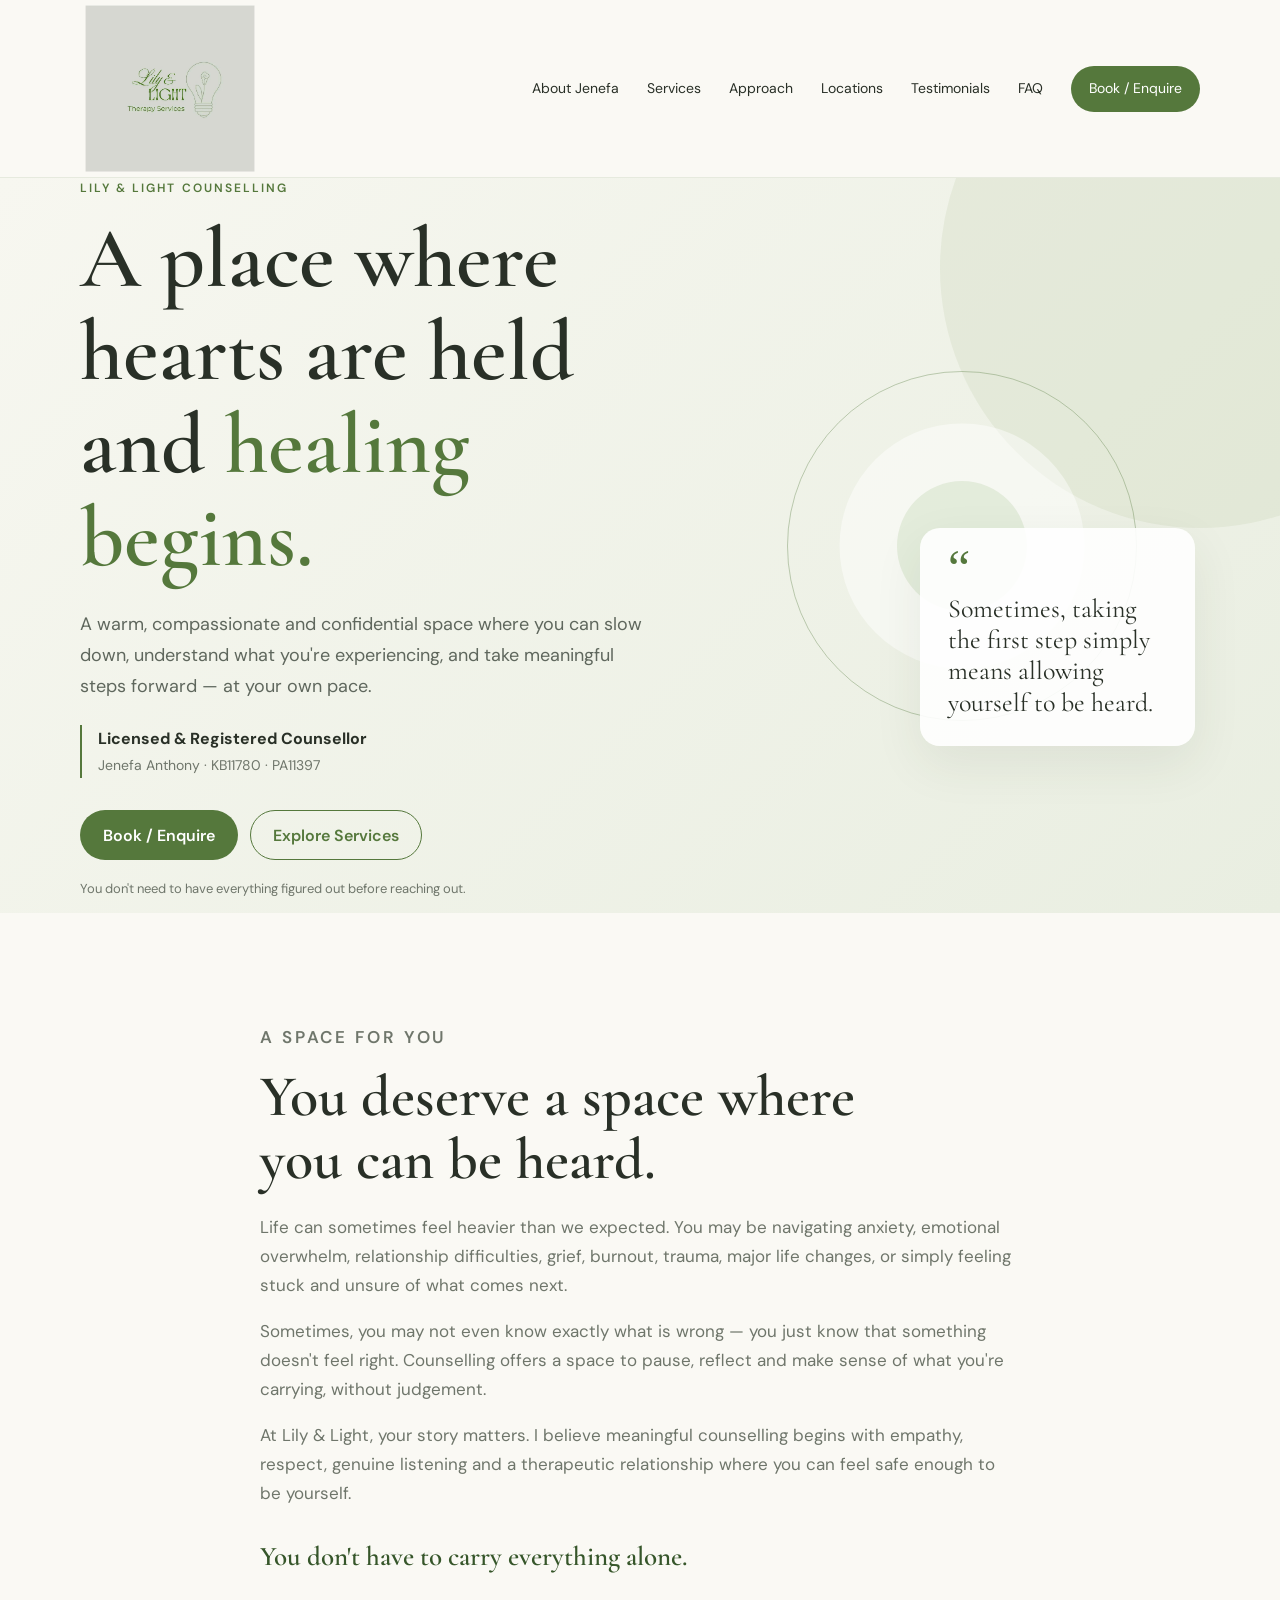
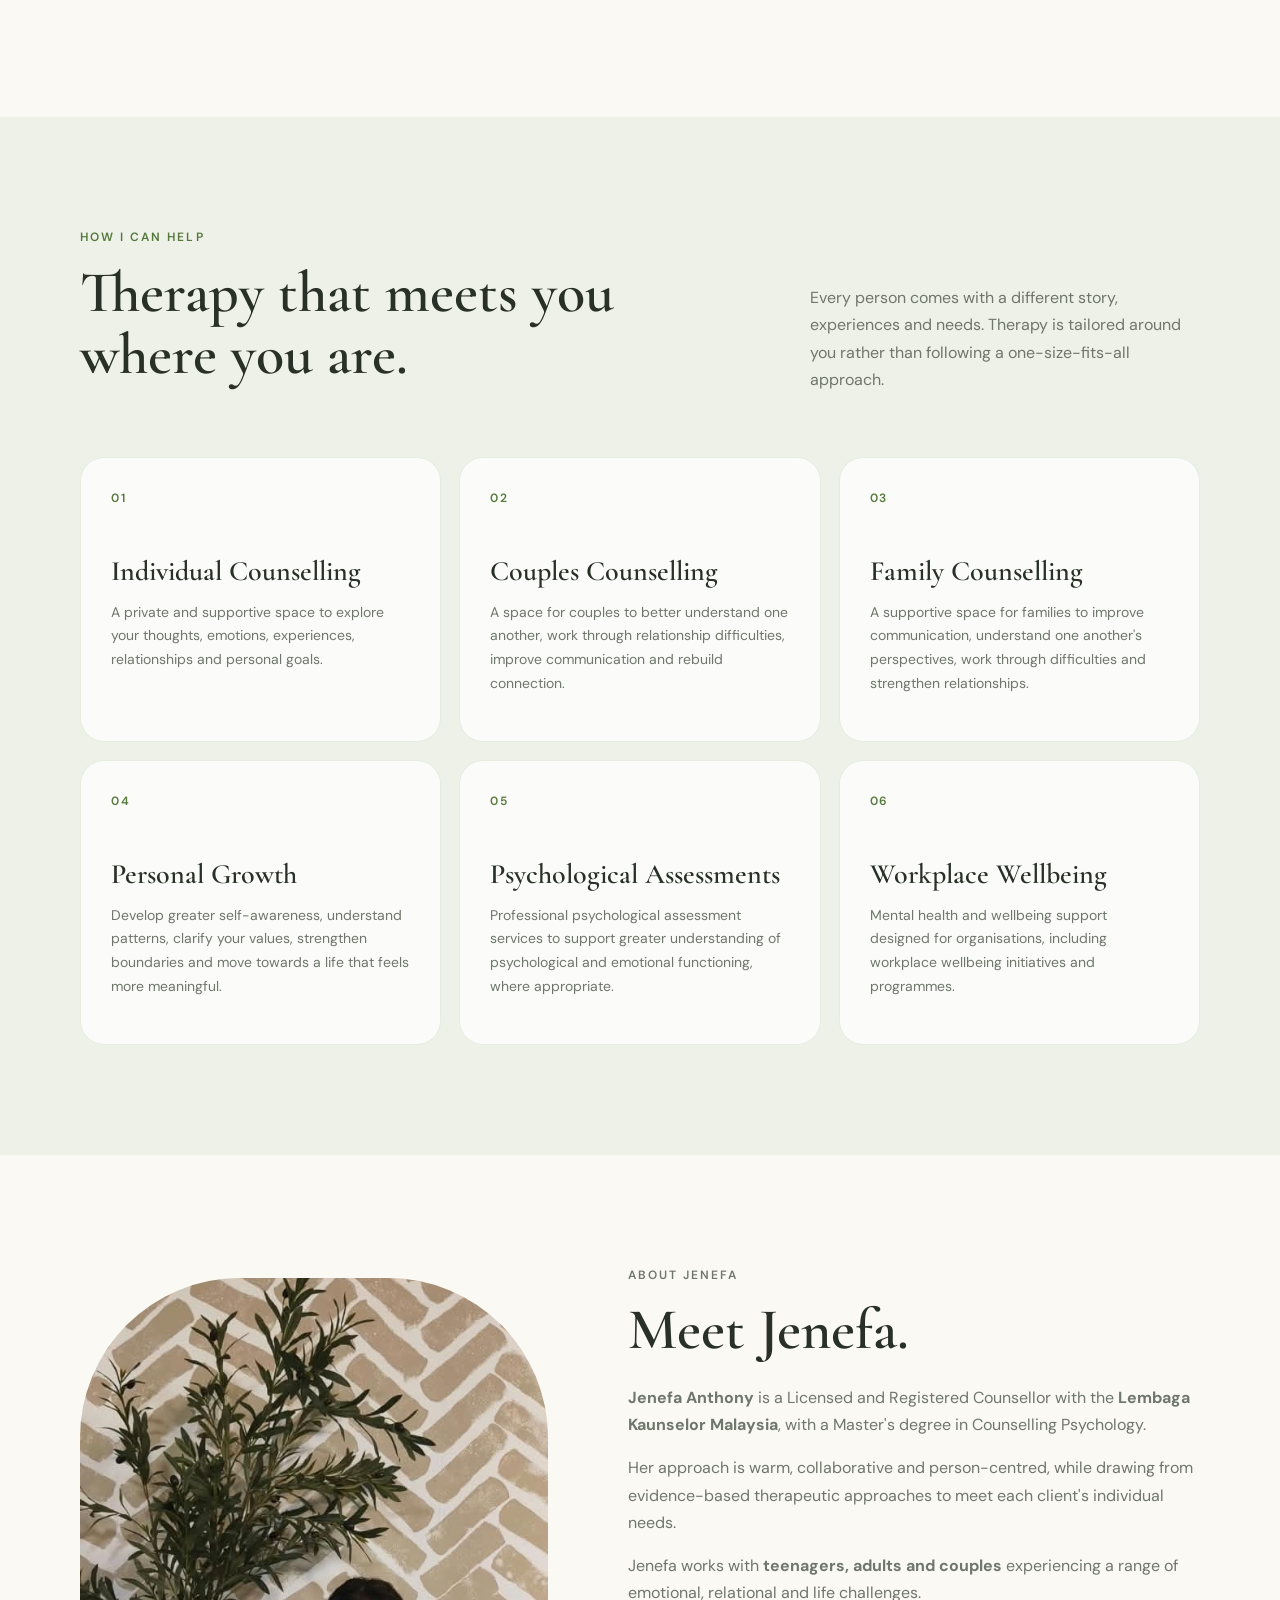
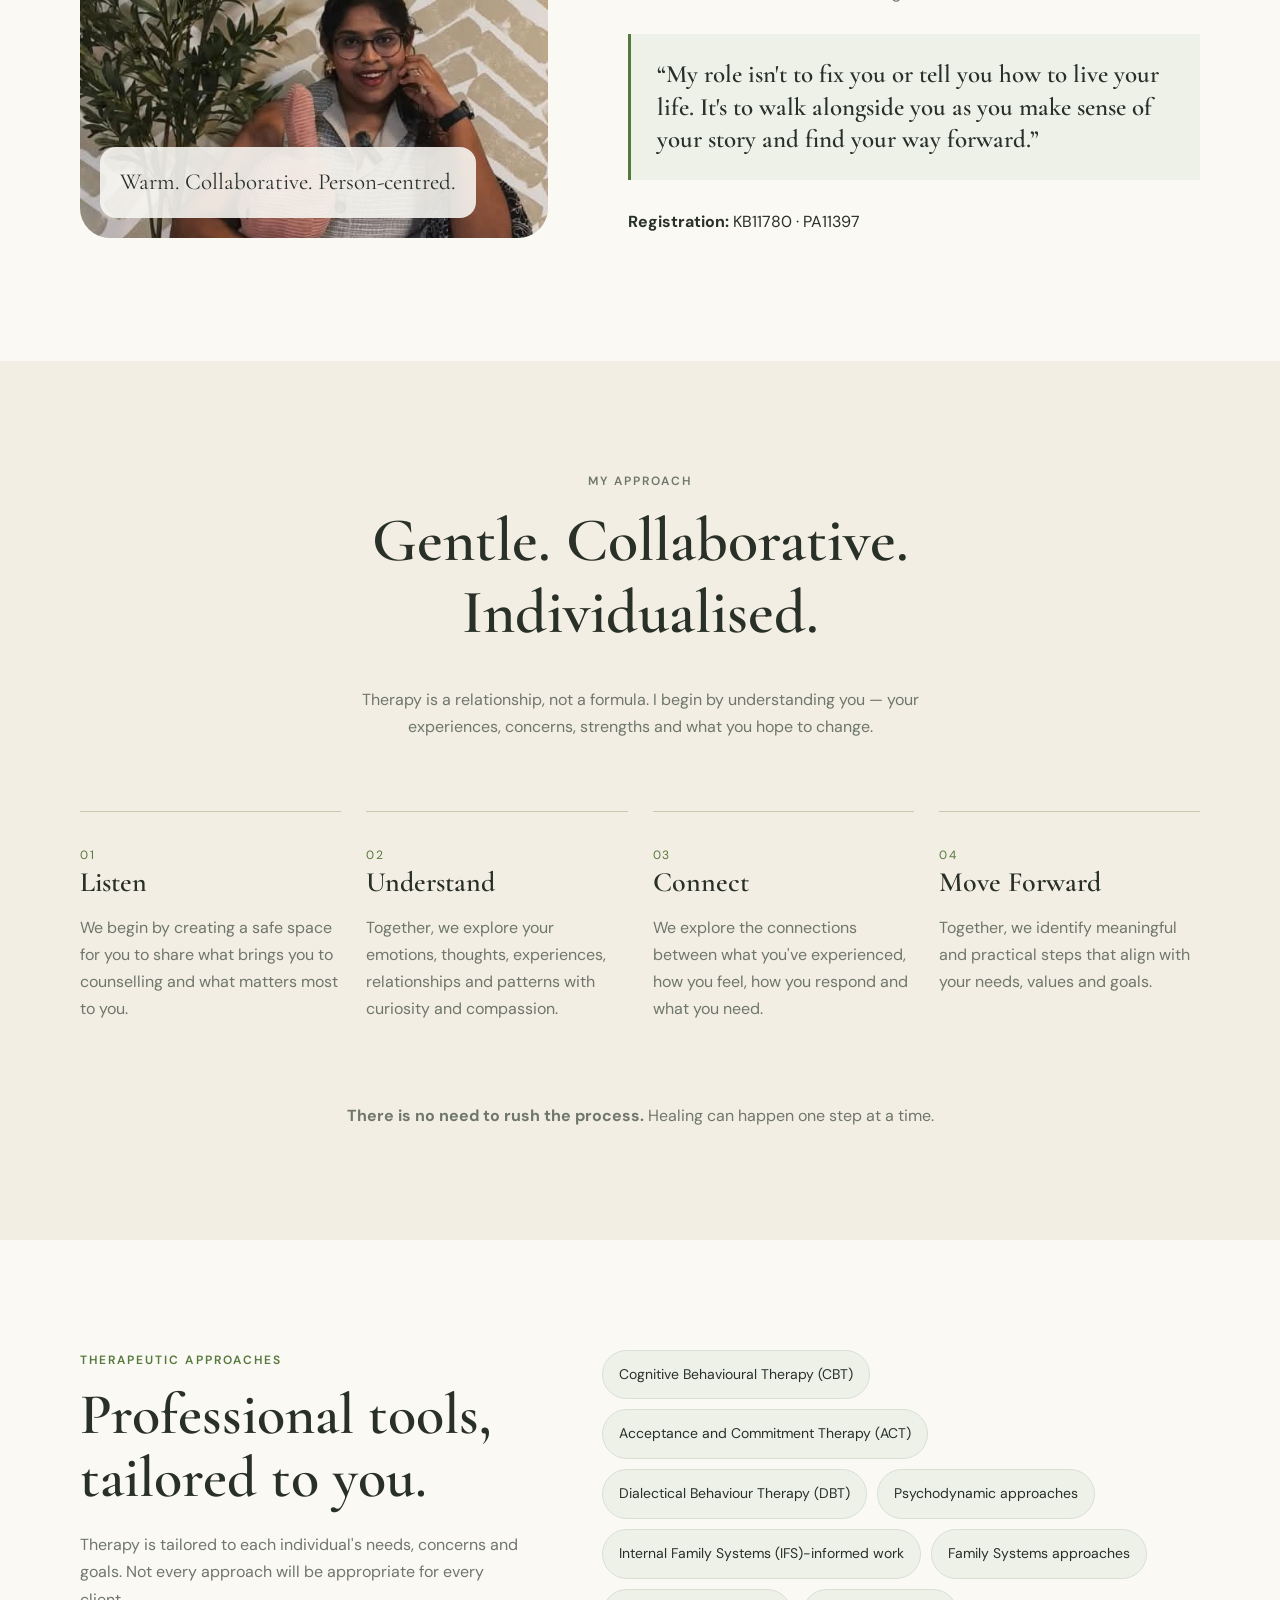
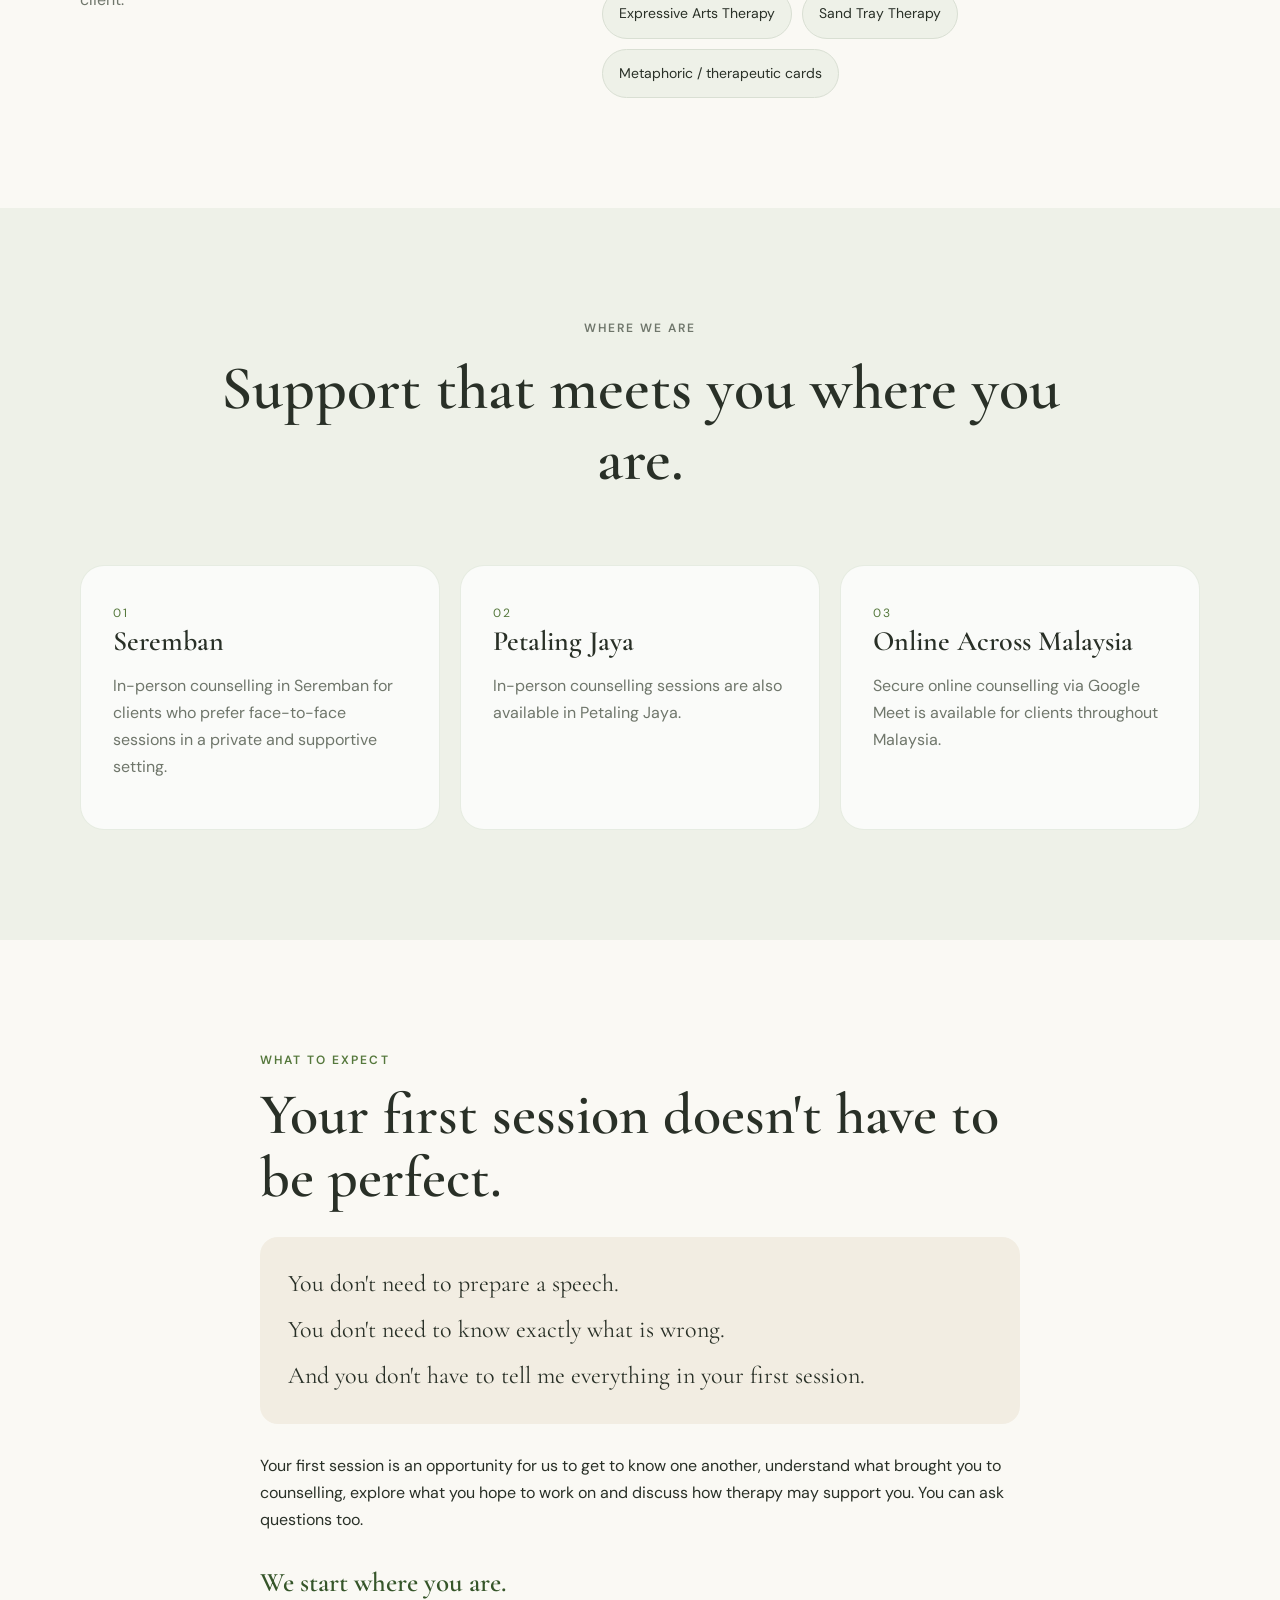
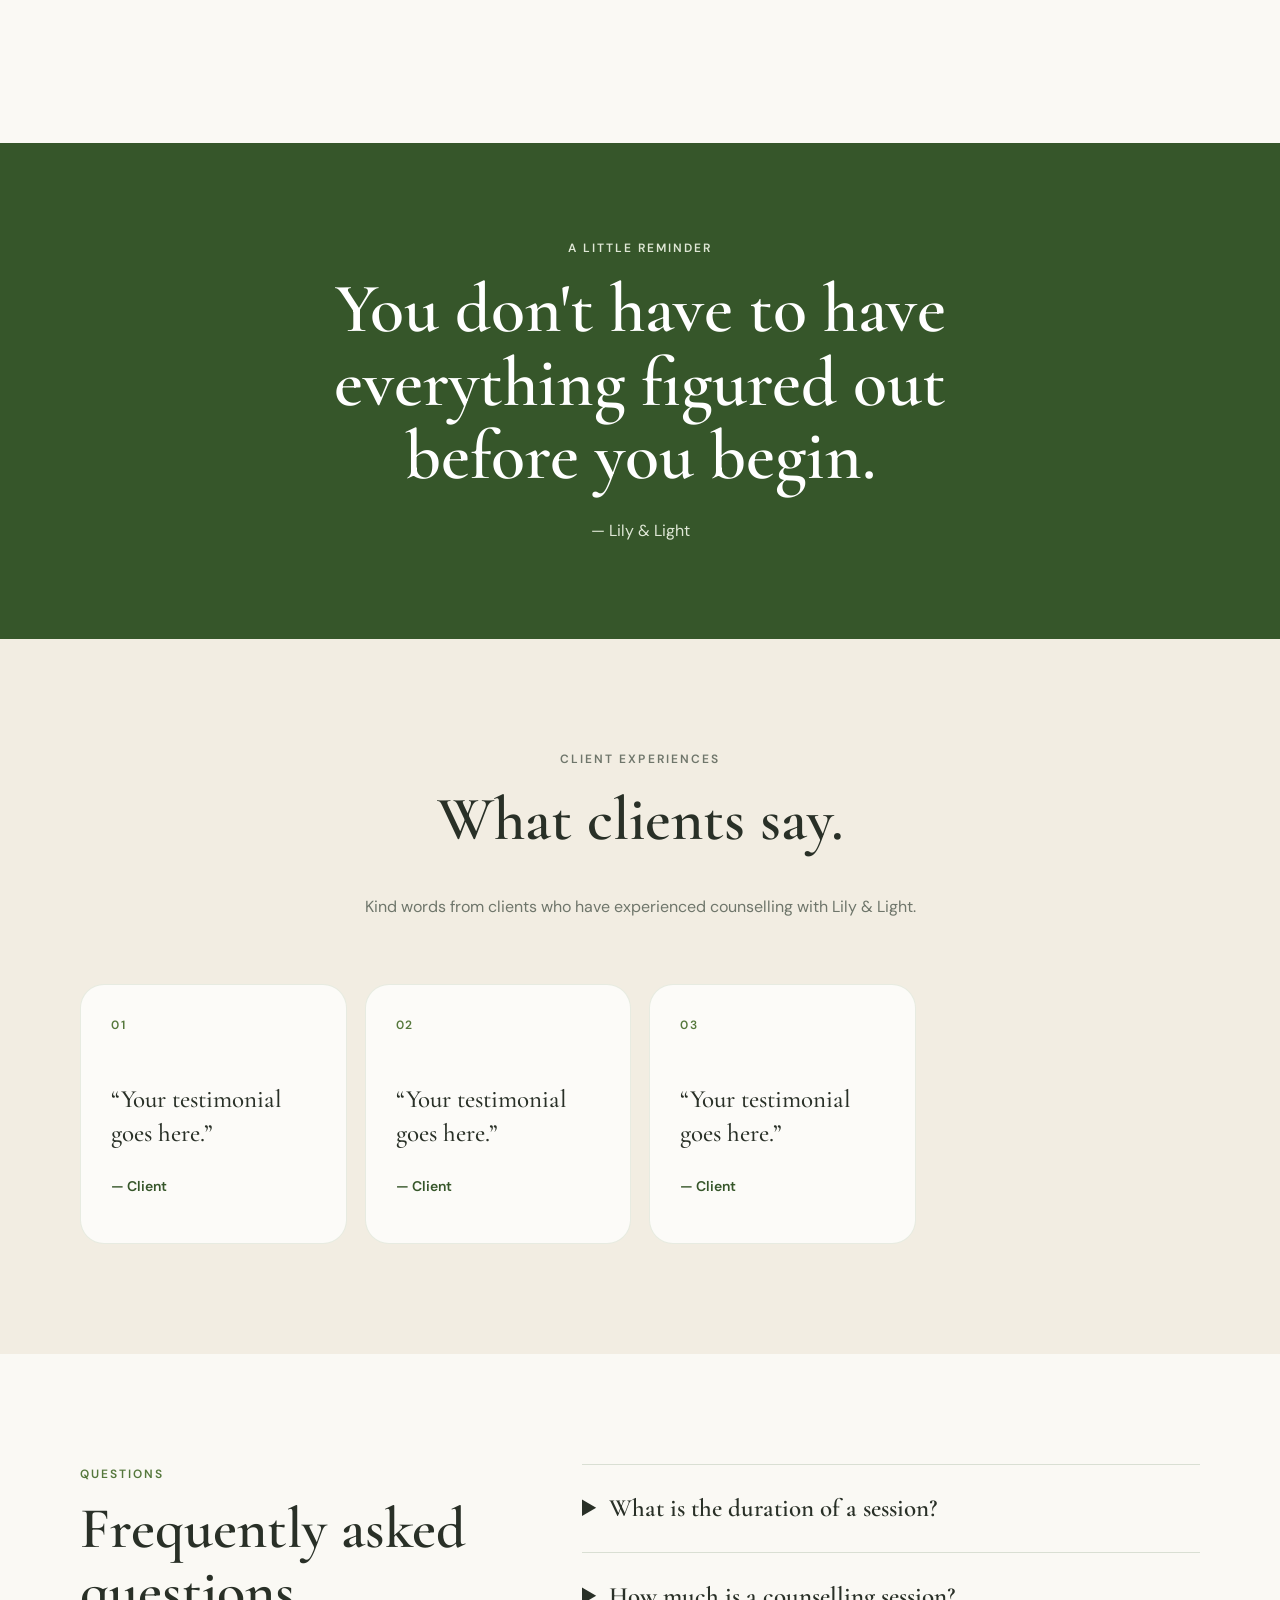
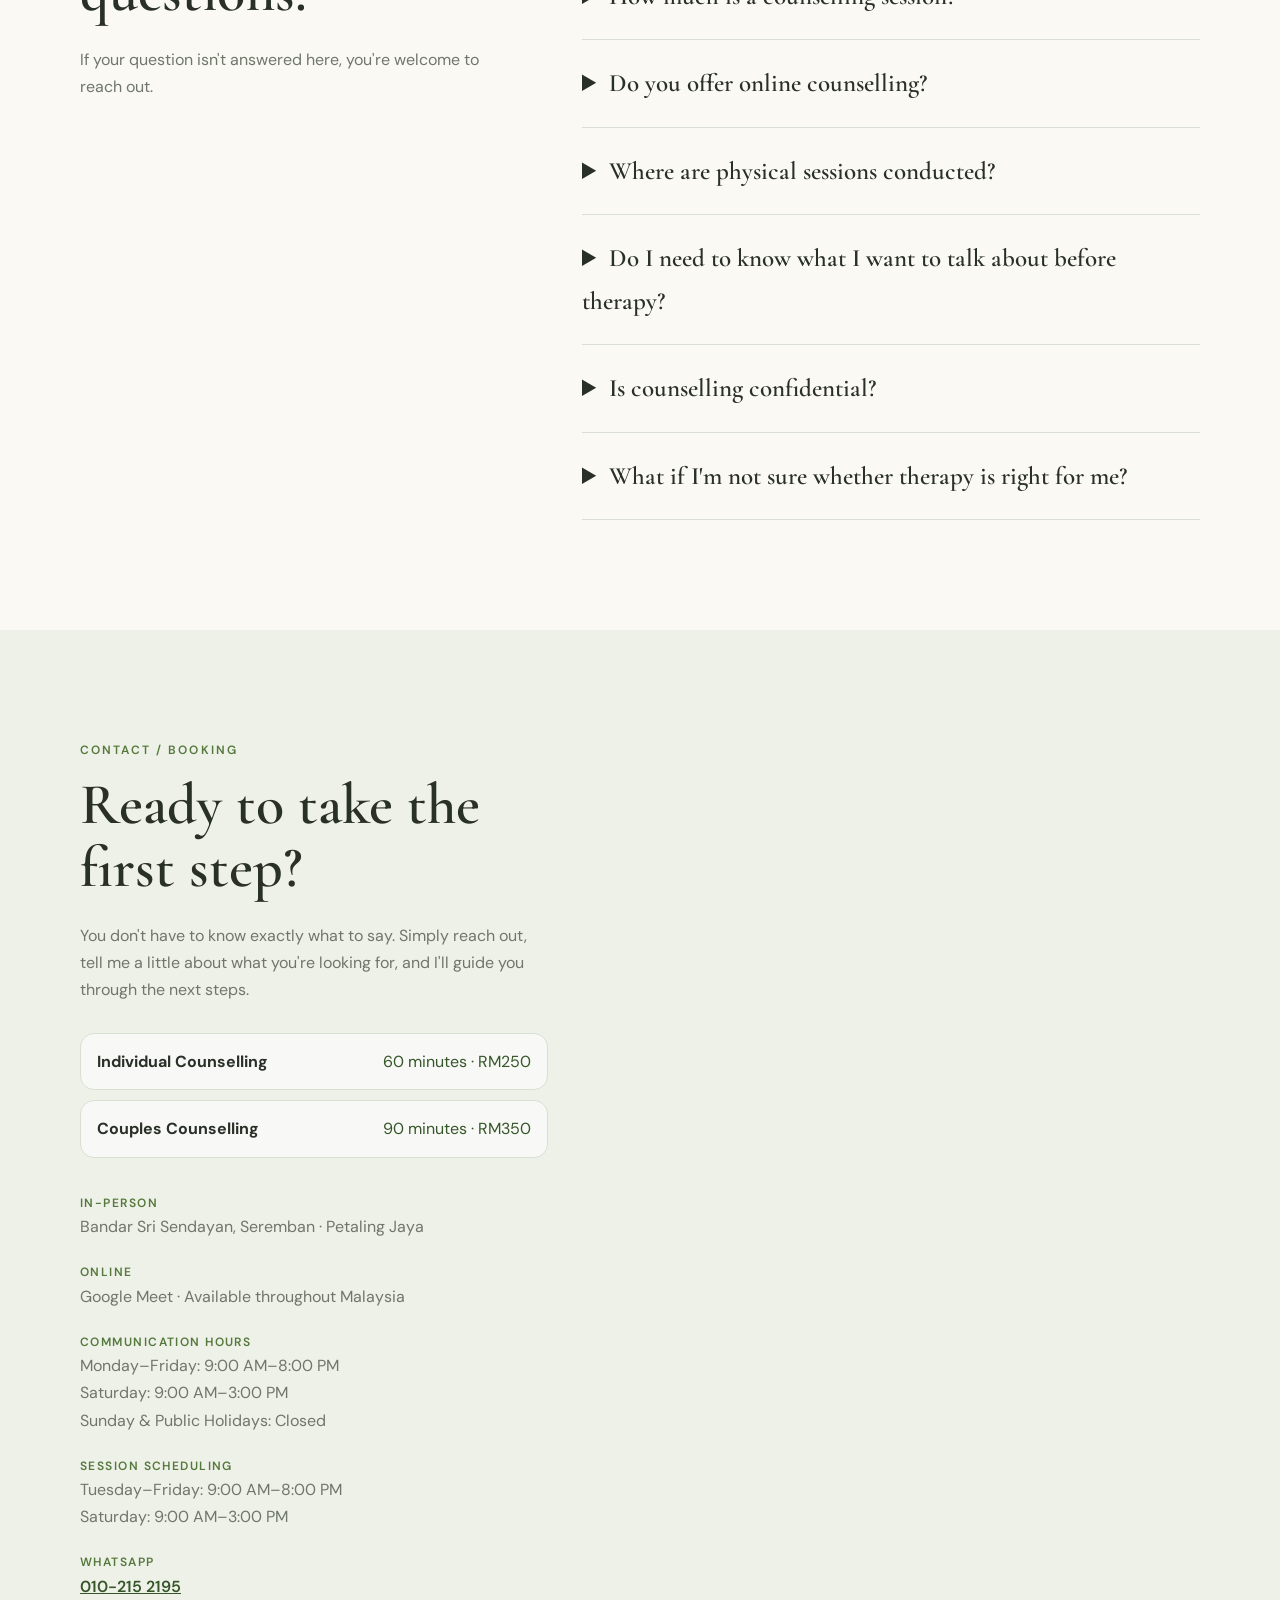
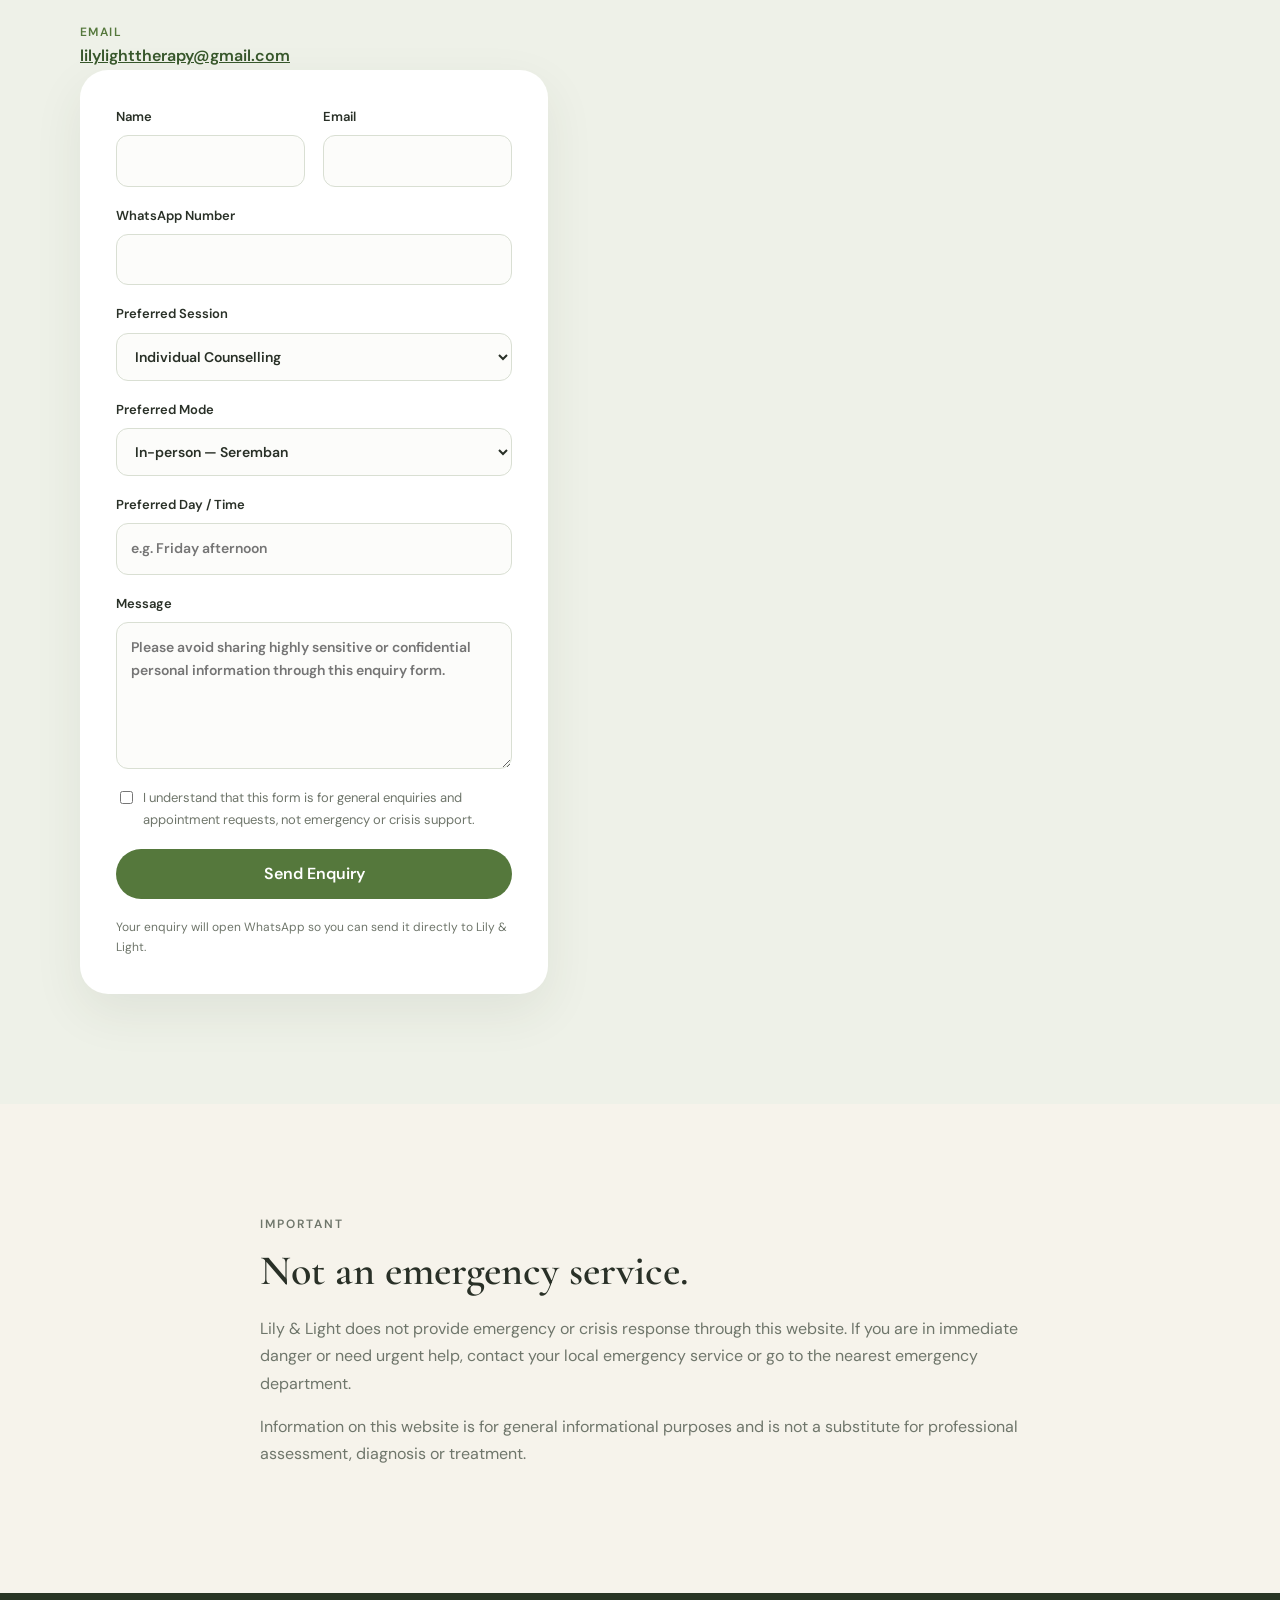
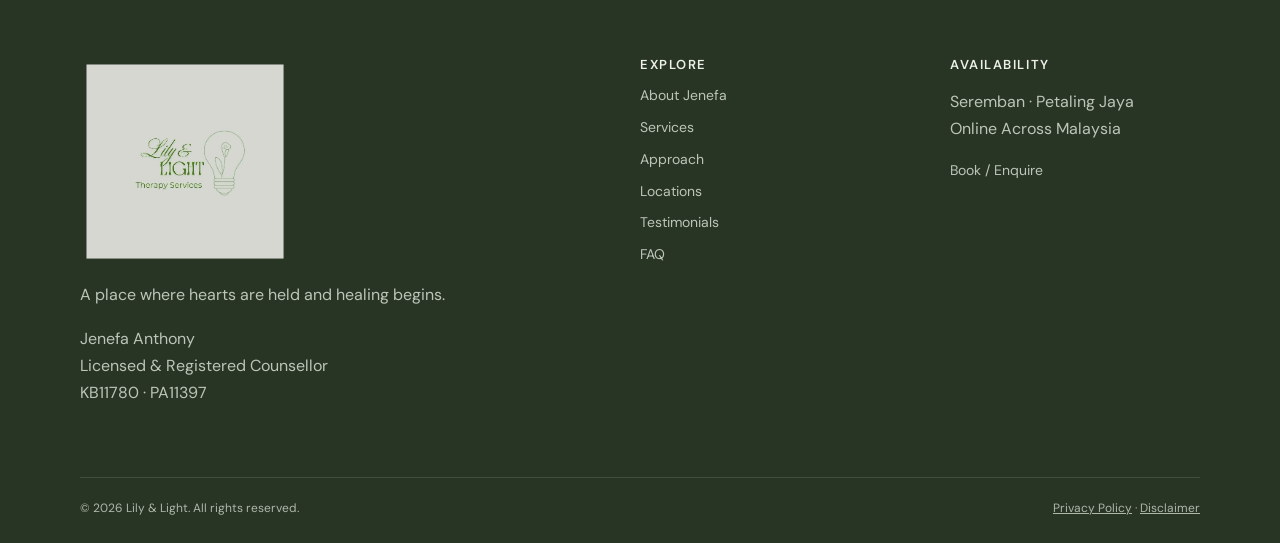
==== commit 0d3b743e: "Update index.html" ====
--- a/index.html
+++ b/index.html
@@ -160,16 +160,52 @@
     <section class="contact section" id="contact">
       <div class="container contact-grid"><div class="contact-copy"><p class="eyebrow">CONTACT / BOOKING</p><h2>Ready to take the first step?</h2><p>You don't have to know exactly what to say. Simply reach out, tell me a little about what you're looking for, and I'll guide you through the next steps.</p>
         <div class="session-prices"><div><strong>Individual Counselling</strong><span>60 minutes · RM250</span></div><div><strong>Couples Counselling</strong><span>90 minutes · RM350</span></div></div>
-        <div class="contact-details"><div><span>In-person</span><p>Seremban · Petaling Jaya</p></div><div><span>Online</span><p>Google Meet · Available throughout Malaysia</p></div><div><span>Communication Hours</span><p>Monday–Friday: 9:00 AM–8:00 PM<br>Saturday: 9:00 AM–3:00 PM<br>Sunday &amp; Public Holidays: Closed</p></div><div><span>Session Scheduling</span><p>Tuesday–Friday: 9:00 AM–8:00 PM<br>Saturday: 9:00 AM–3:00 PM</p></div><div><span>WhatsApp</span><p><a href="https://wa.me/60102152195" target="_blank" rel="noopener">010-215 2195</a></p></div><div>
-  <span>Email</span>
-  <p>
-    <a href="mailto:lilylighttherapy@gmail.com">
-      lilylighttherapy@gmail.com
-    </a>
-  </p>
-</div> </div>
-      </div>
-
+       <div class="contact-details">
+  <div>
+    <span>In-person</span>
+    <p>Bandar Sri Sendayan, Seremban · Petaling Jaya</p>
+  </div>
+
+  <div>
+    <span>Online</span>
+    <p>Google Meet · Available throughout Malaysia</p>
+  </div>
+
+  <div>
+    <span>Communication Hours</span>
+    <p>
+      Monday–Friday: 9:00 AM–8:00 PM<br>
+      Saturday: 9:00 AM–3:00 PM<br>
+      Sunday &amp; Public Holidays: Closed
+    </p>
+  </div>
+
+  <div>
+    <span>Session Scheduling</span>
+    <p>
+      Tuesday–Friday: 9:00 AM–8:00 PM<br>
+      Saturday: 9:00 AM–3:00 PM
+    </p>
+  </div>
+
+  <div>
+    <span>WhatsApp</span>
+    <p>
+      <a href="https://wa.me/60102152195" target="_blank" rel="noopener">
+        010-215 2195
+      </a>
+    </p>
+  </div>
+
+  <div>
+    <span>Email</span>
+    <p>
+      <a href="mailto:lilylighttherapy@gmail.com">
+        lilylighttherapy@gmail.com
+      </a>
+    </p>
+  </div>
+</div>
       <form class="booking-form" id="bookingForm">
         <div class="form-row"><label>Name<input type="text" name="name" autocomplete="name" required></label><label>Email<input type="email" name="email" autocomplete="email" required></label></div>
         <label>WhatsApp Number<input type="tel" name="whatsapp" autocomplete="tel"></label>
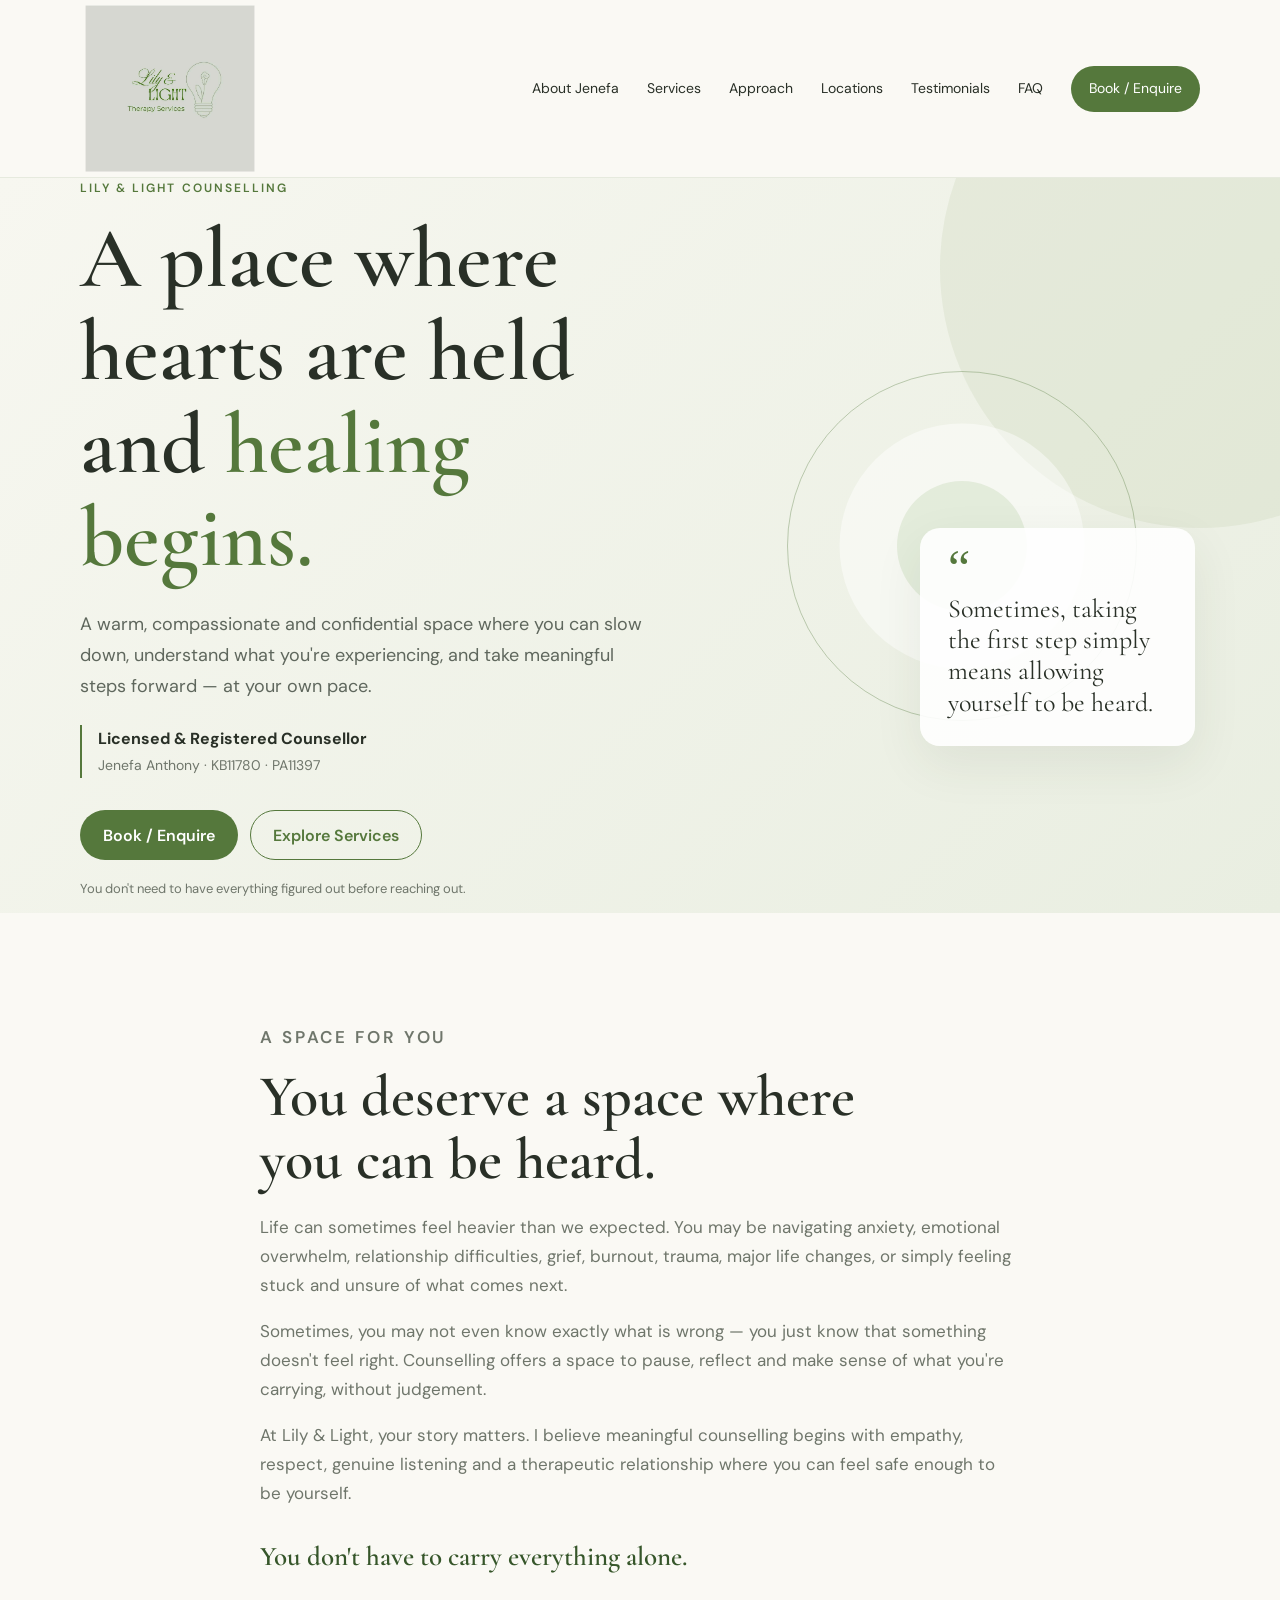
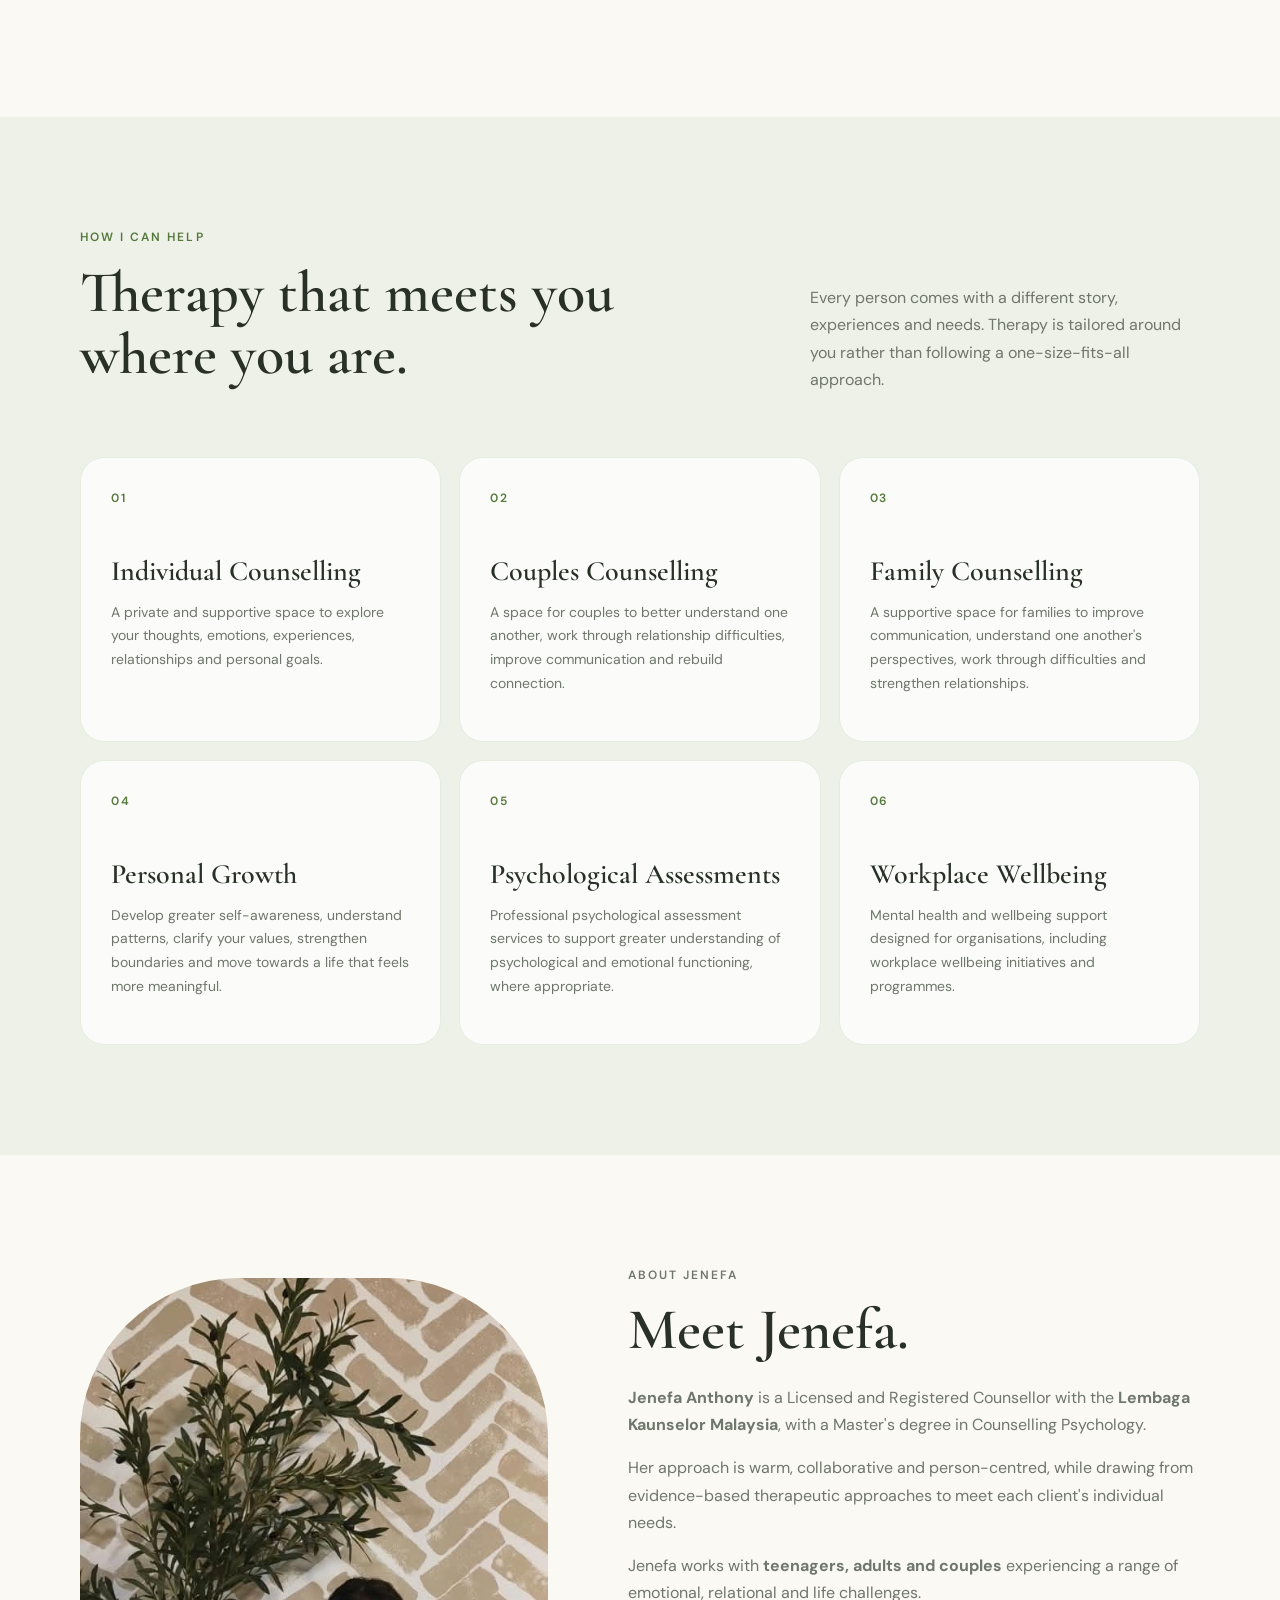
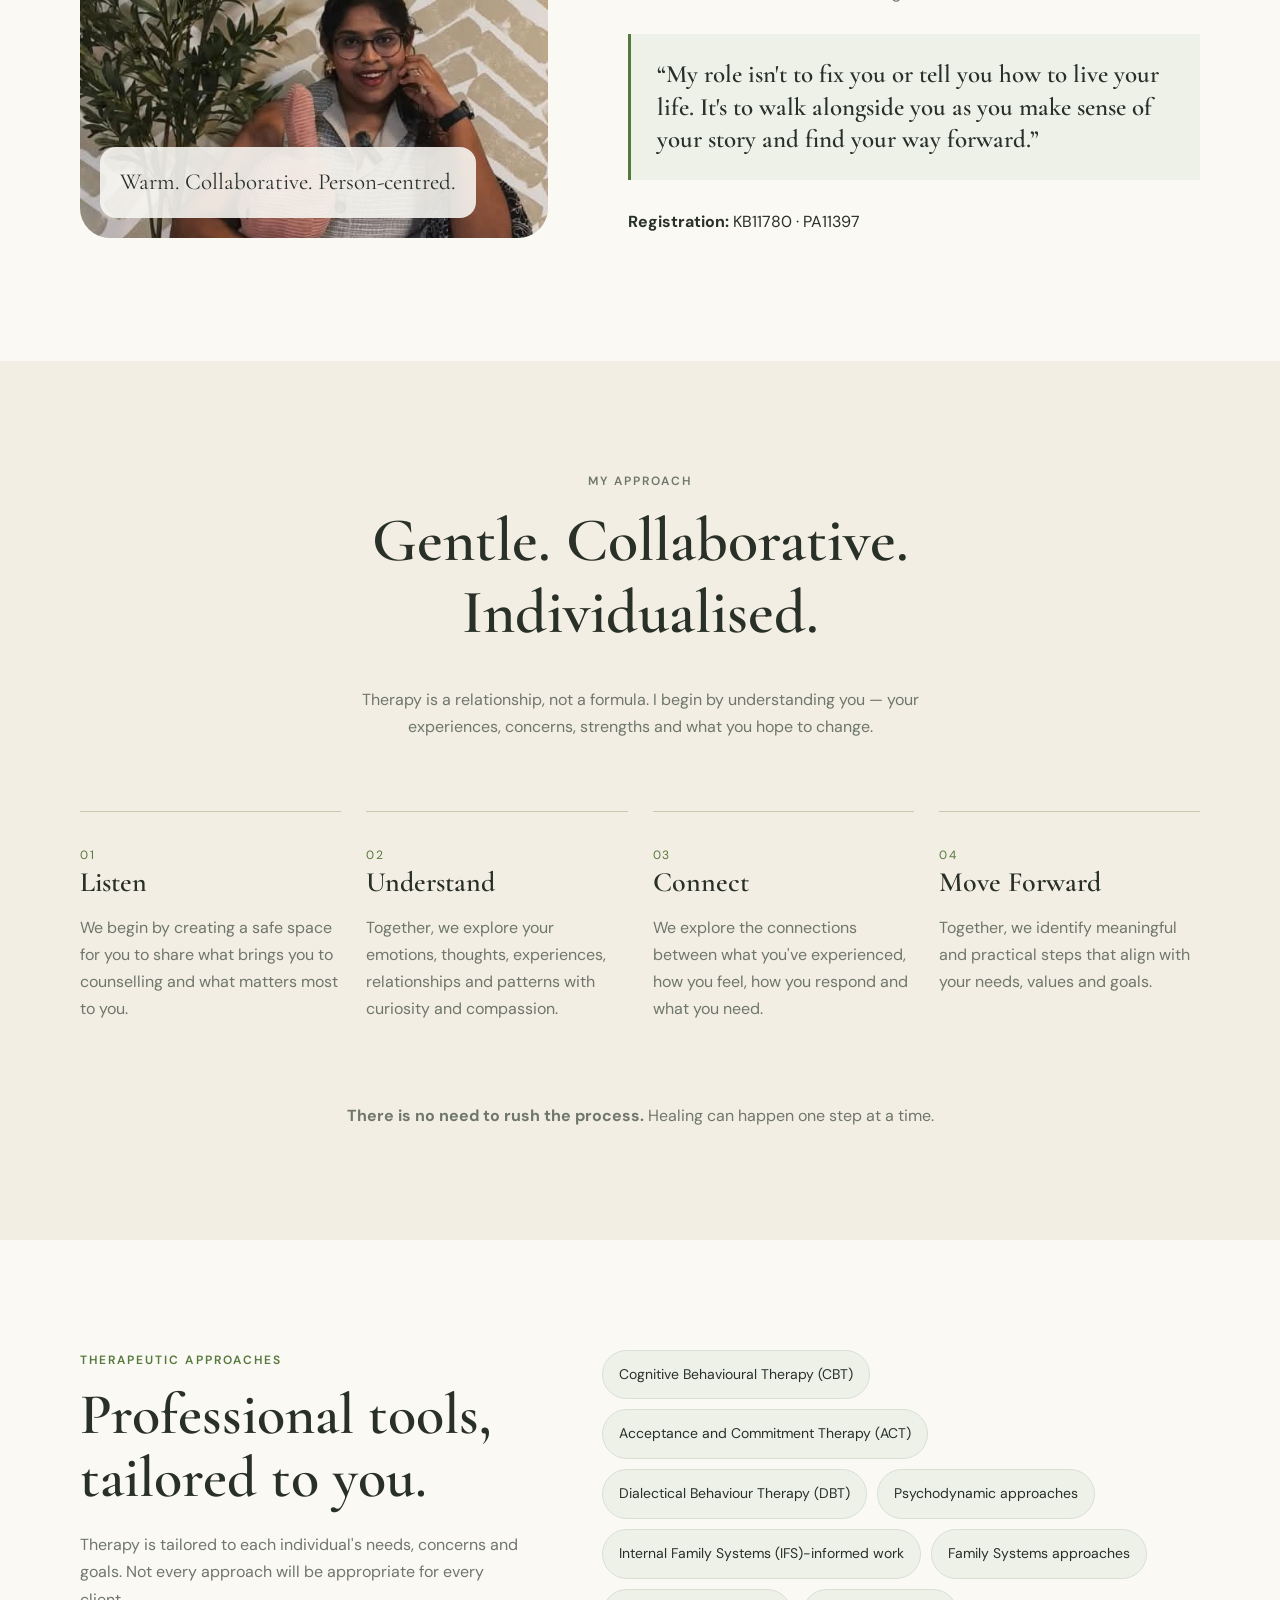
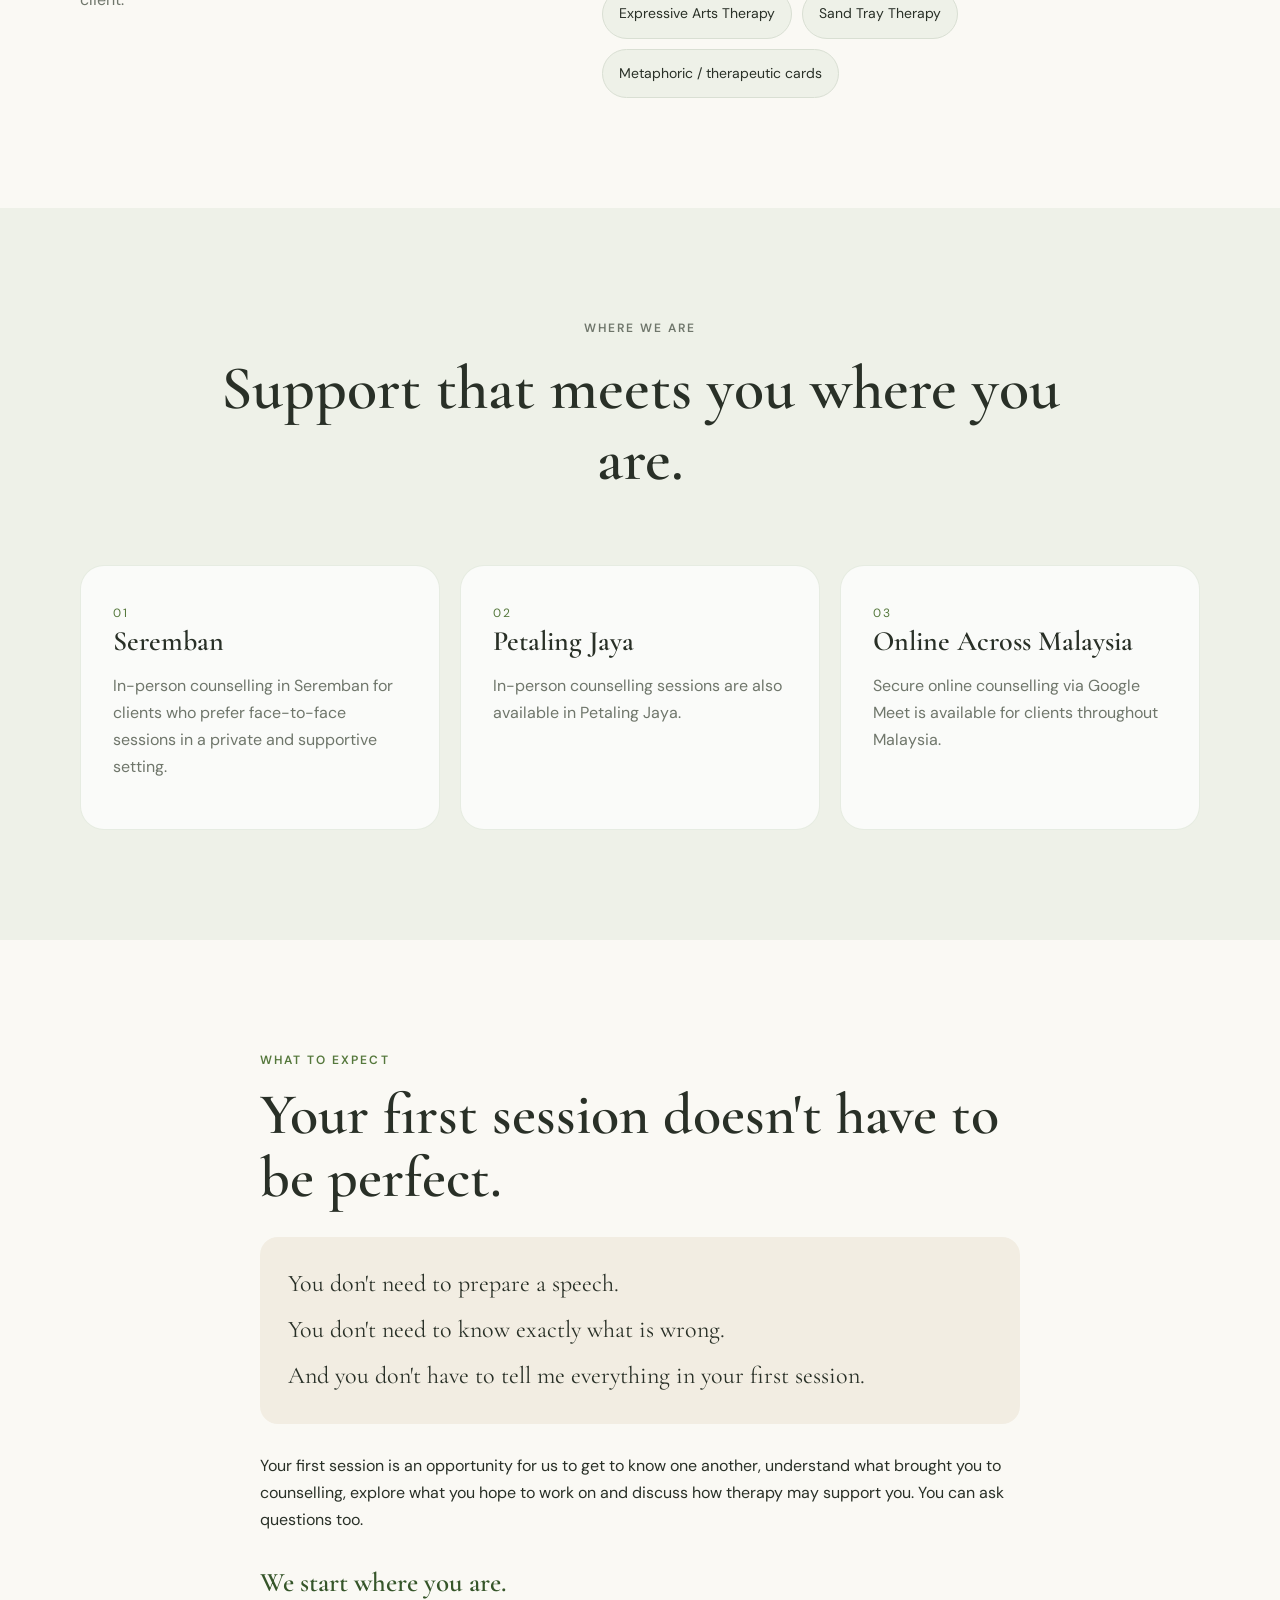
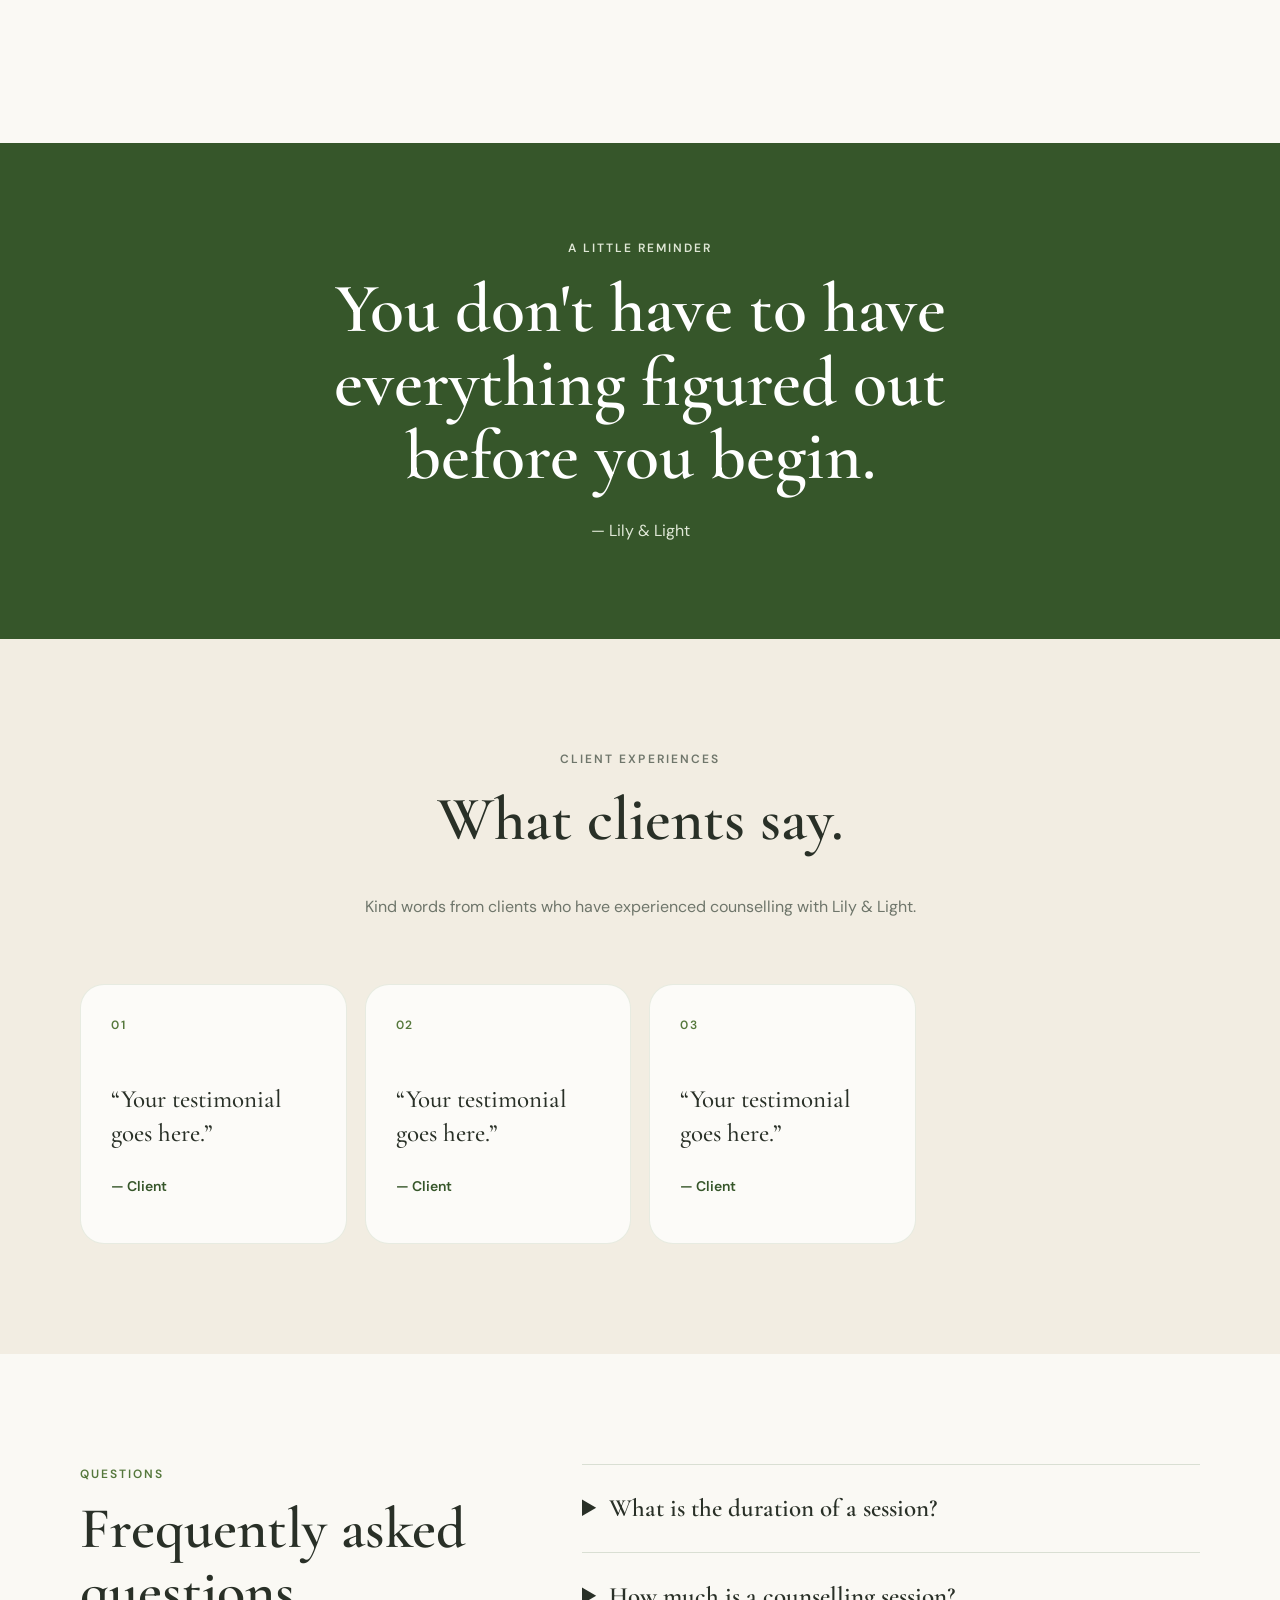
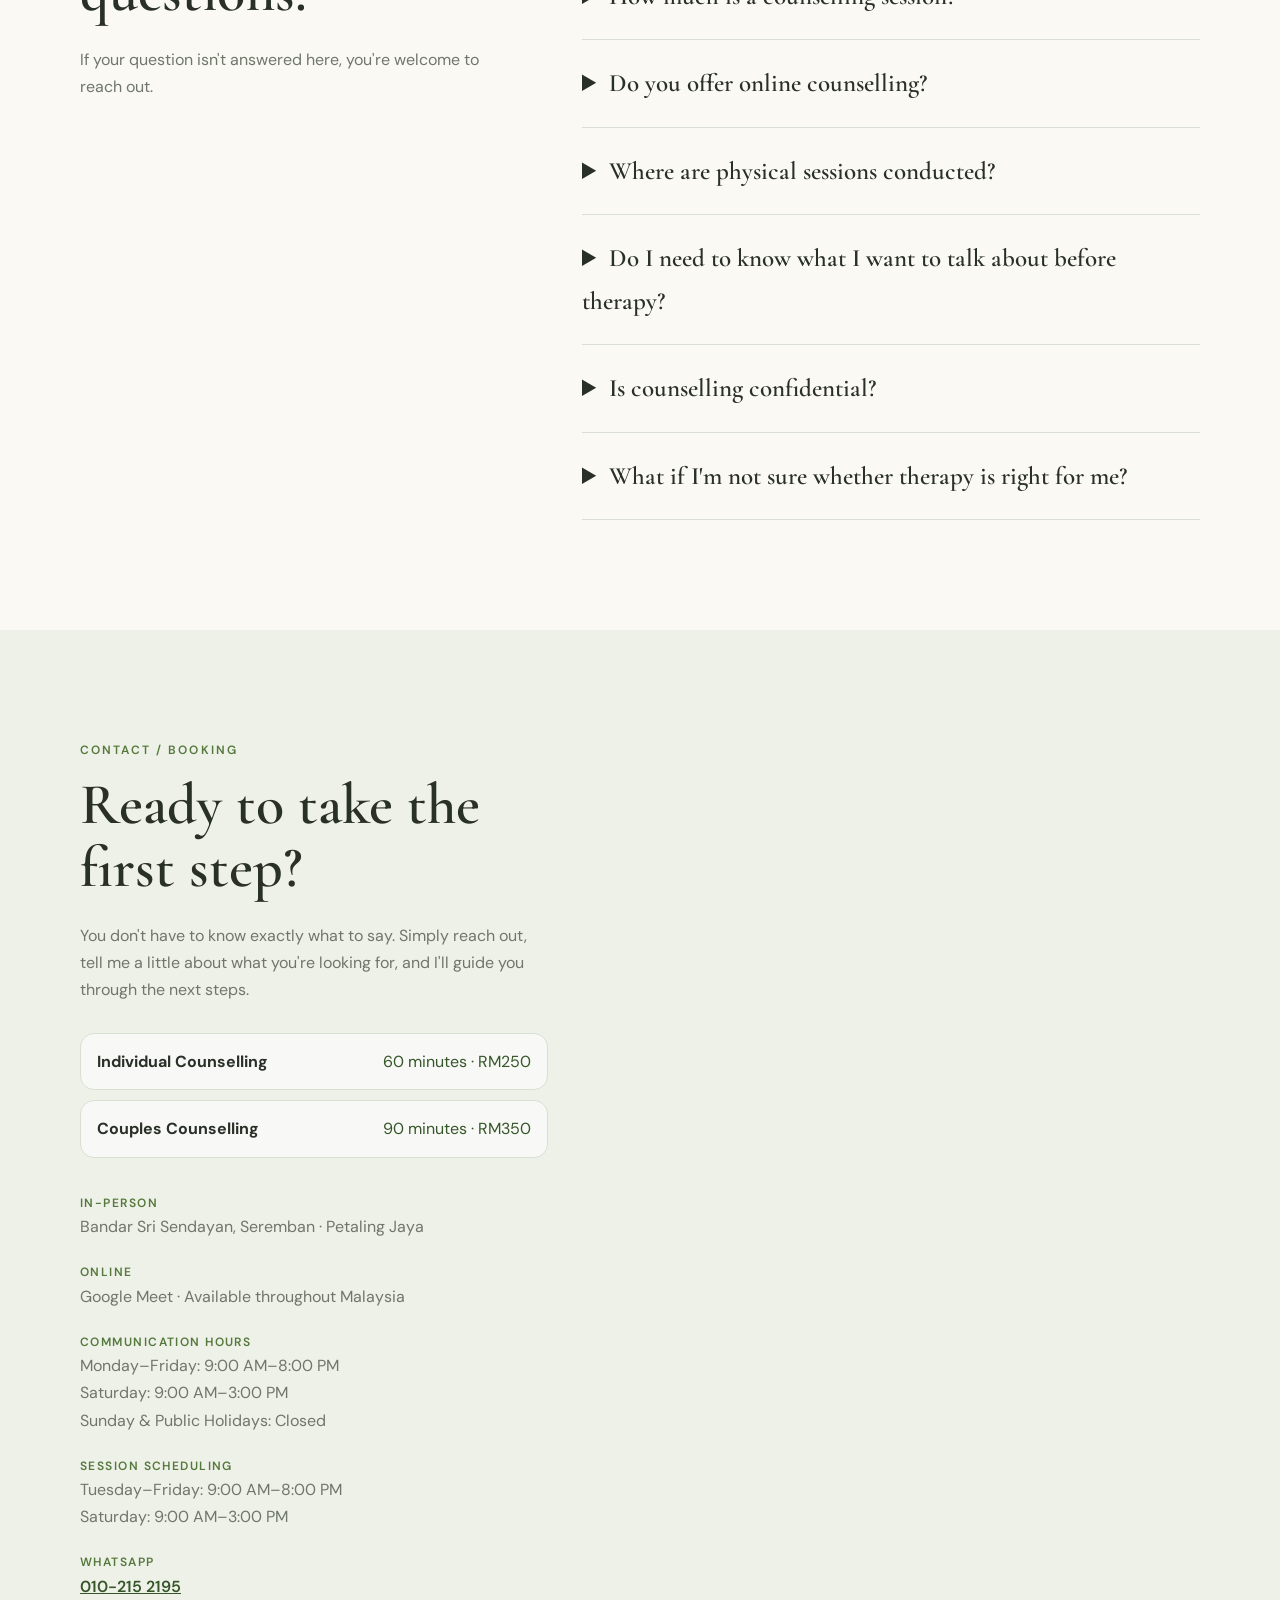
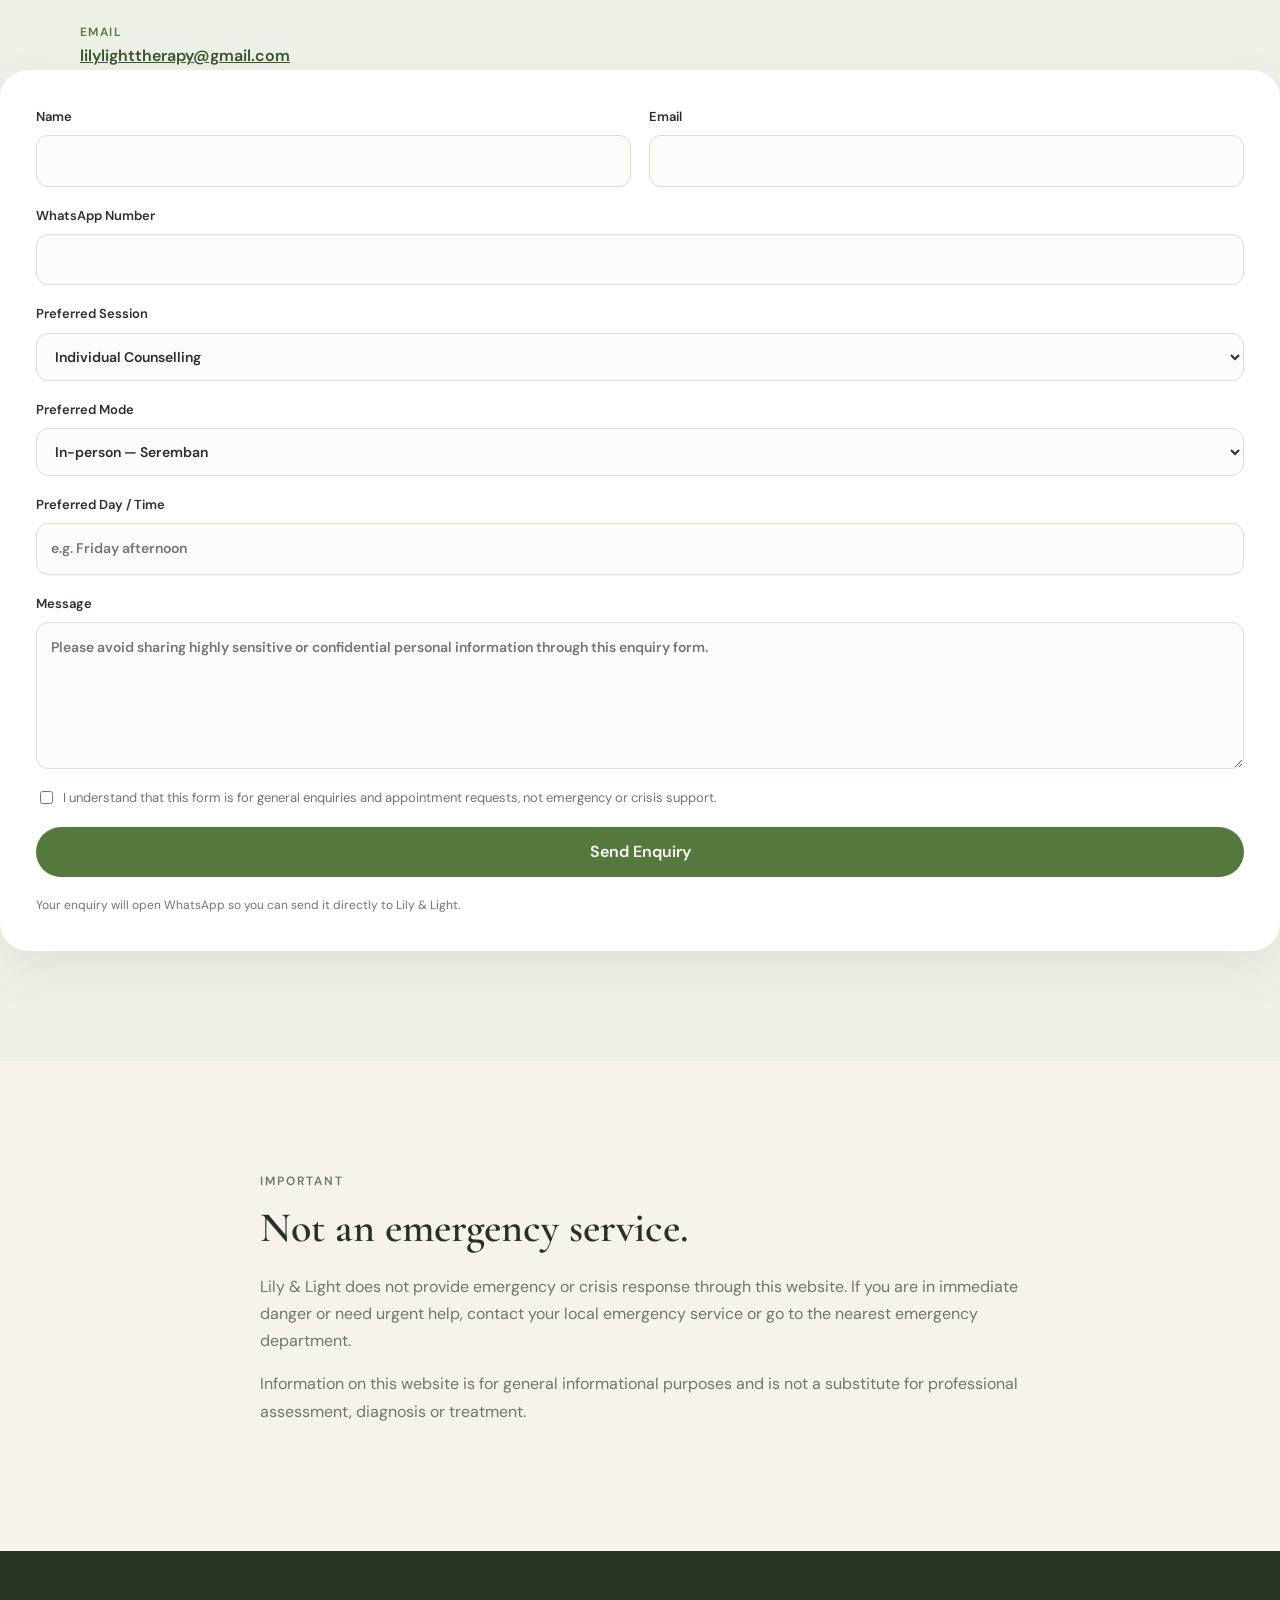
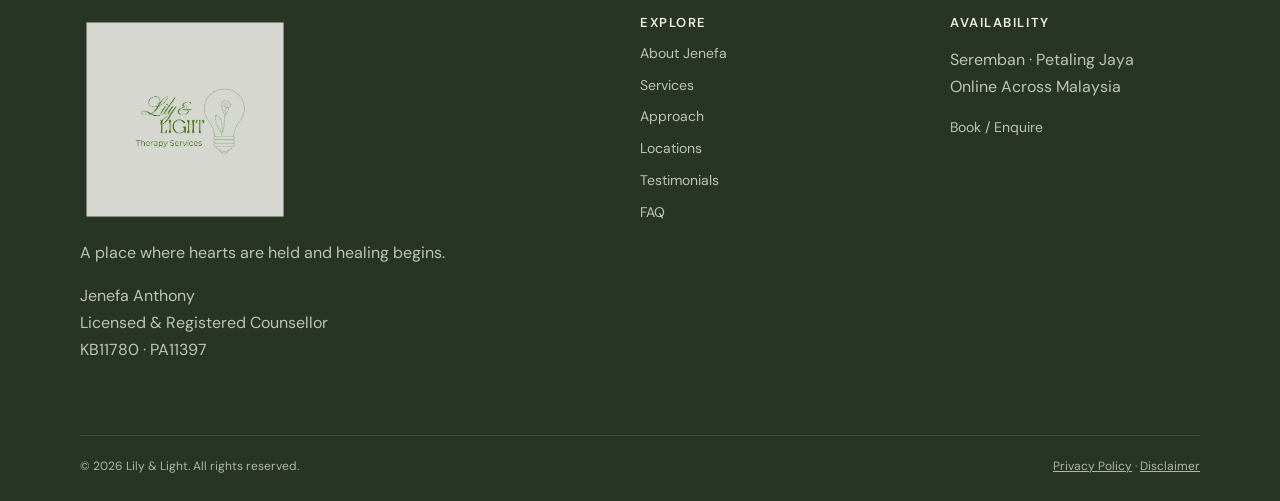
==== commit 441bdccd: "Update index1.html" ====
--- a/index.html
+++ b/index.html
@@ -156,55 +156,18 @@
         </div>
       </div>
     </section>
-
     <section class="contact section" id="contact">
       <div class="container contact-grid"><div class="contact-copy"><p class="eyebrow">CONTACT / BOOKING</p><h2>Ready to take the first step?</h2><p>You don't have to know exactly what to say. Simply reach out, tell me a little about what you're looking for, and I'll guide you through the next steps.</p>
         <div class="session-prices"><div><strong>Individual Counselling</strong><span>60 minutes · RM250</span></div><div><strong>Couples Counselling</strong><span>90 minutes · RM350</span></div></div>
-       <div class="contact-details">
-  <div>
-    <span>In-person</span>
-    <p>Bandar Sri Sendayan, Seremban · Petaling Jaya</p>
-  </div>
-
-  <div>
-    <span>Online</span>
-    <p>Google Meet · Available throughout Malaysia</p>
-  </div>
-
-  <div>
-    <span>Communication Hours</span>
-    <p>
-      Monday–Friday: 9:00 AM–8:00 PM<br>
-      Saturday: 9:00 AM–3:00 PM<br>
-      Sunday &amp; Public Holidays: Closed
-    </p>
-  </div>
-
-  <div>
-    <span>Session Scheduling</span>
-    <p>
-      Tuesday–Friday: 9:00 AM–8:00 PM<br>
-      Saturday: 9:00 AM–3:00 PM
-    </p>
-  </div>
-
-  <div>
-    <span>WhatsApp</span>
-    <p>
-      <a href="https://wa.me/60102152195" target="_blank" rel="noopener">
-        010-215 2195
-      </a>
-    </p>
-  </div>
-
-  <div>
-    <span>Email</span>
-    <p>
-      <a href="mailto:lilylighttherapy@gmail.com">
-        lilylighttherapy@gmail.com
-      </a>
-    </p>
-  </div>
+        <div class="contact-details">
+          <div><span>In-person</span><p>Bandar Sri Sendayan, Seremban · Petaling Jaya</p></div>
+          <div><span>Online</span><p>Google Meet · Available throughout Malaysia</p></div>
+          <div><span>Communication Hours</span><p>Monday–Friday: 9:00 AM–8:00 PM<br>Saturday: 9:00 AM–3:00 PM<br>Sunday &amp; Public Holidays: Closed</p></div>
+          <div><span>Session Scheduling</span><p>Tuesday–Friday: 9:00 AM–8:00 PM<br>Saturday: 9:00 AM–3:00 PM</p></div>
+          <div><span>WhatsApp</span><p><a href="https://wa.me/60102152195" target="_blank" rel="noopener">010-215 2195</a></p></div>
+          <div><span>Email</span><p><a href="mailto:lilylighttherapy@gmail.com">lilylighttherapy@gmail.com</a></p></div>
+        </div>
+      </div>
 </div>
       <form class="booking-form" id="bookingForm">
         <div class="form-row"><label>Name<input type="text" name="name" autocomplete="name" required></label><label>Email<input type="email" name="email" autocomplete="email" required></label></div>
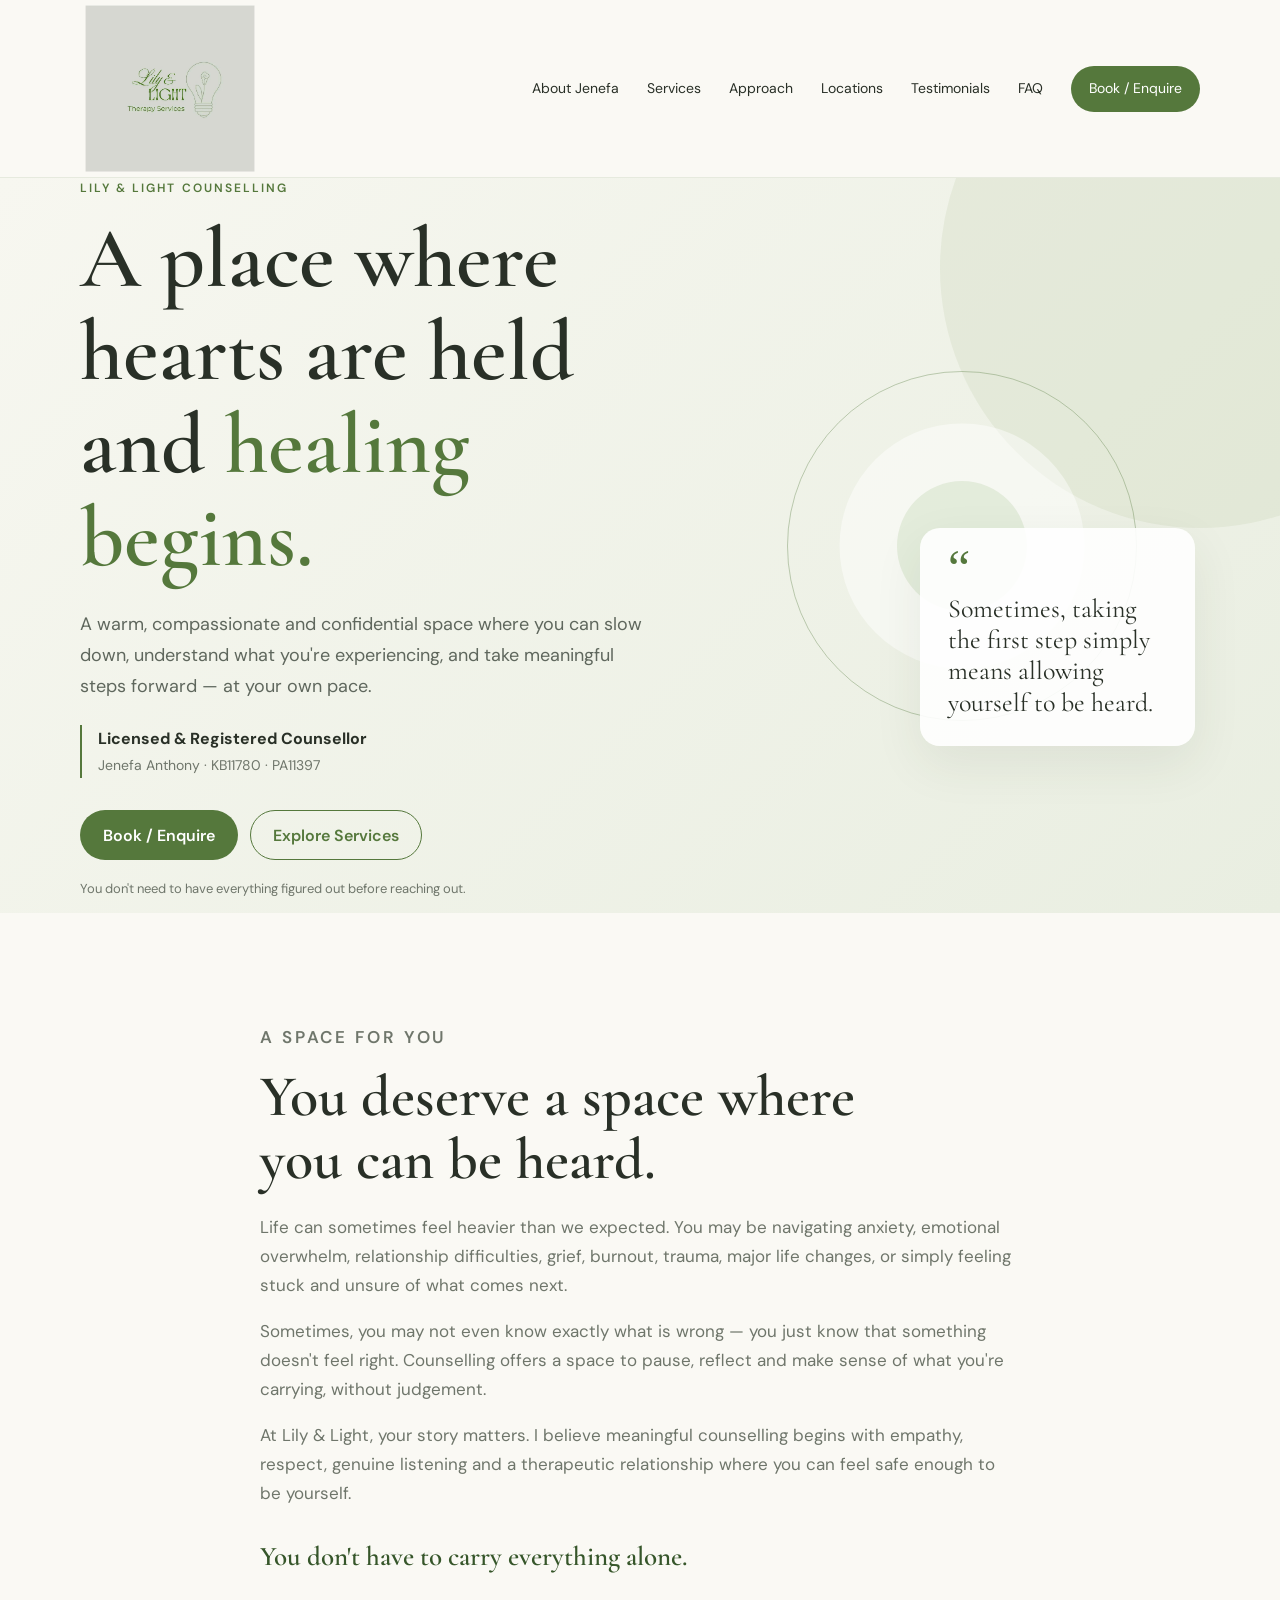
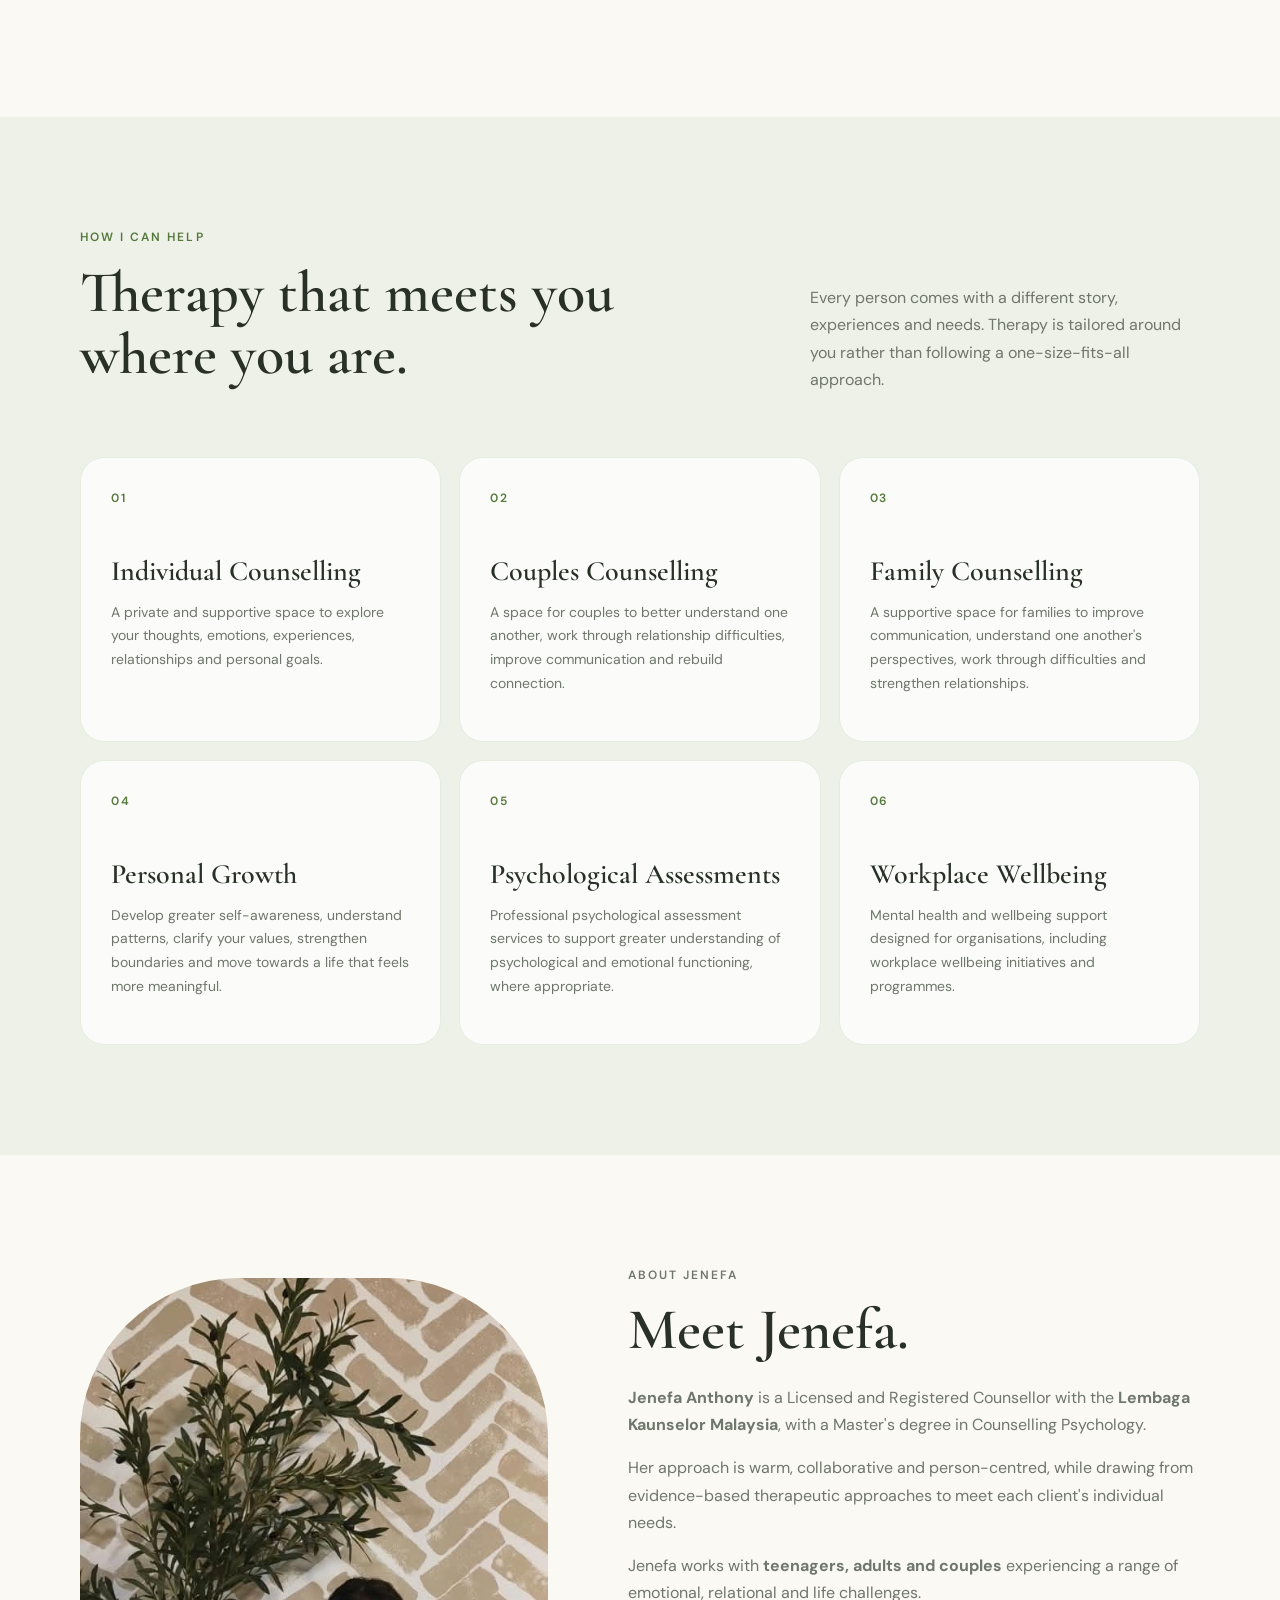
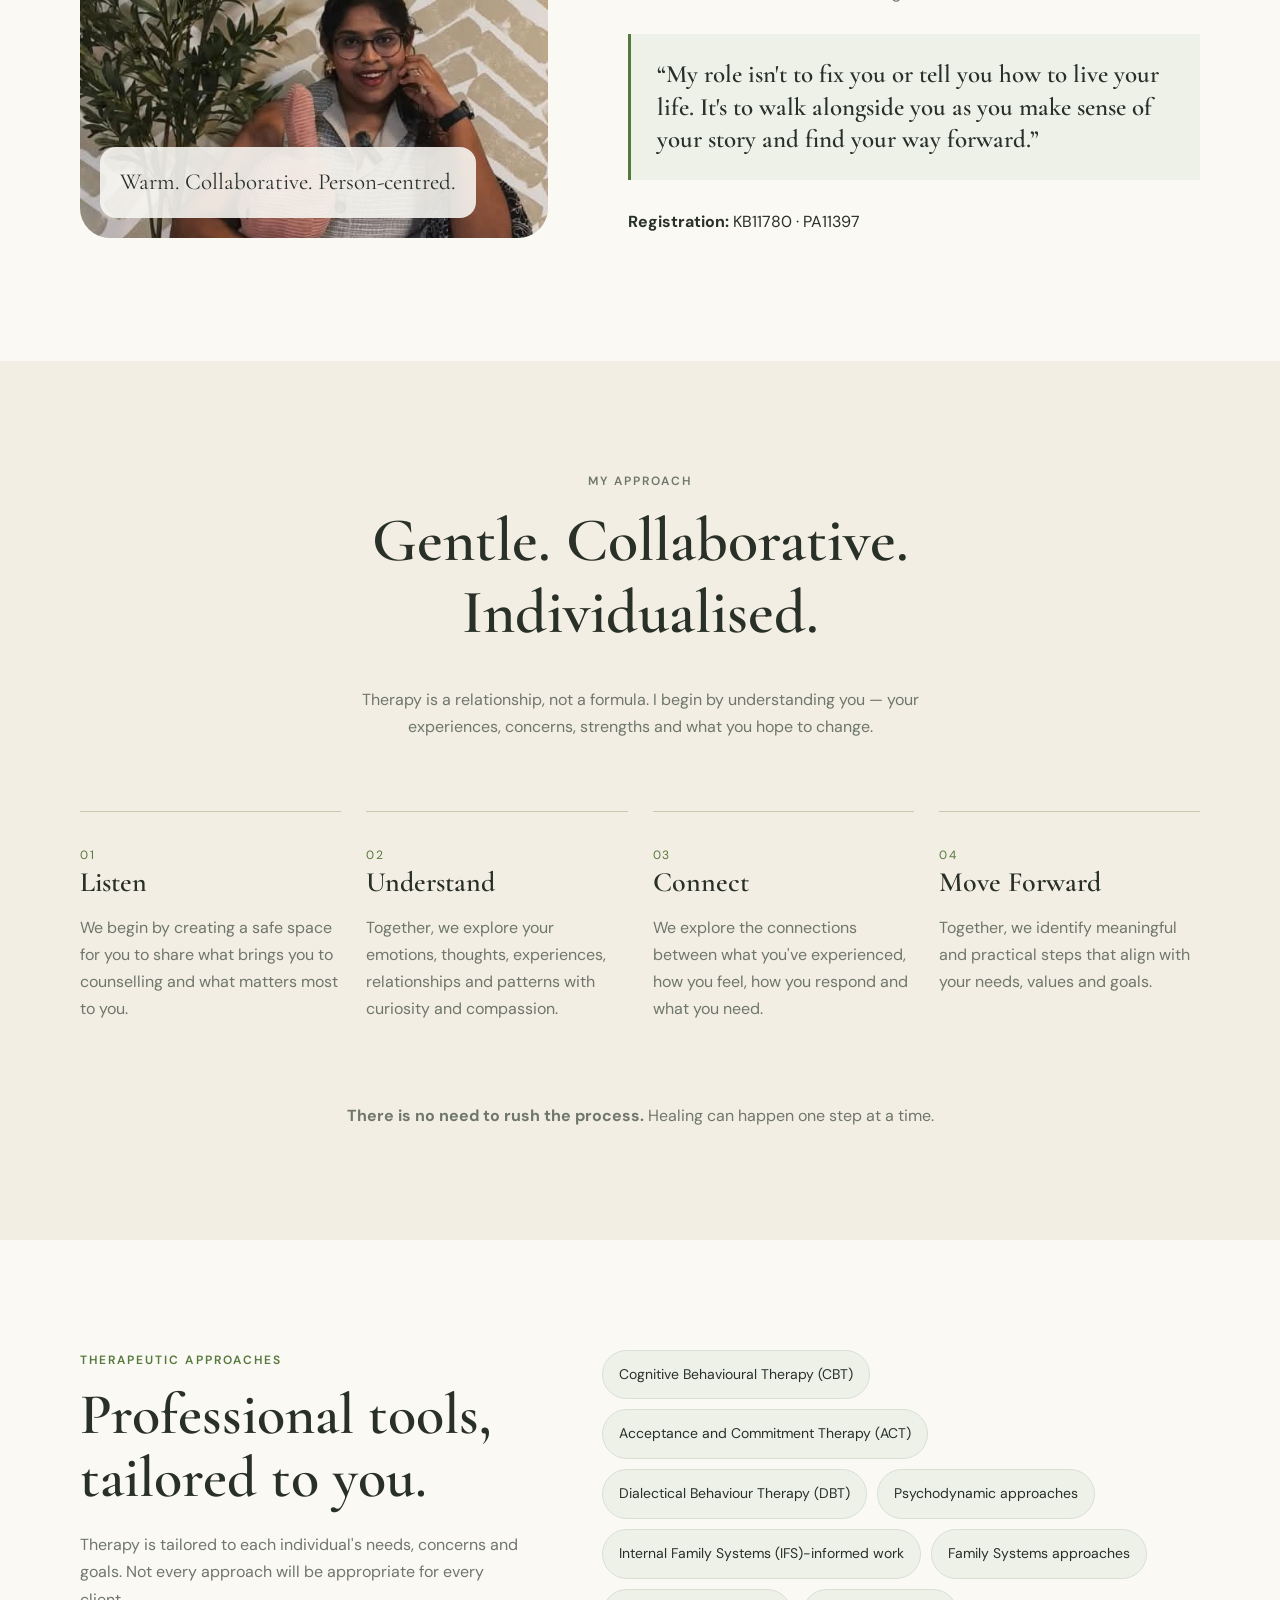
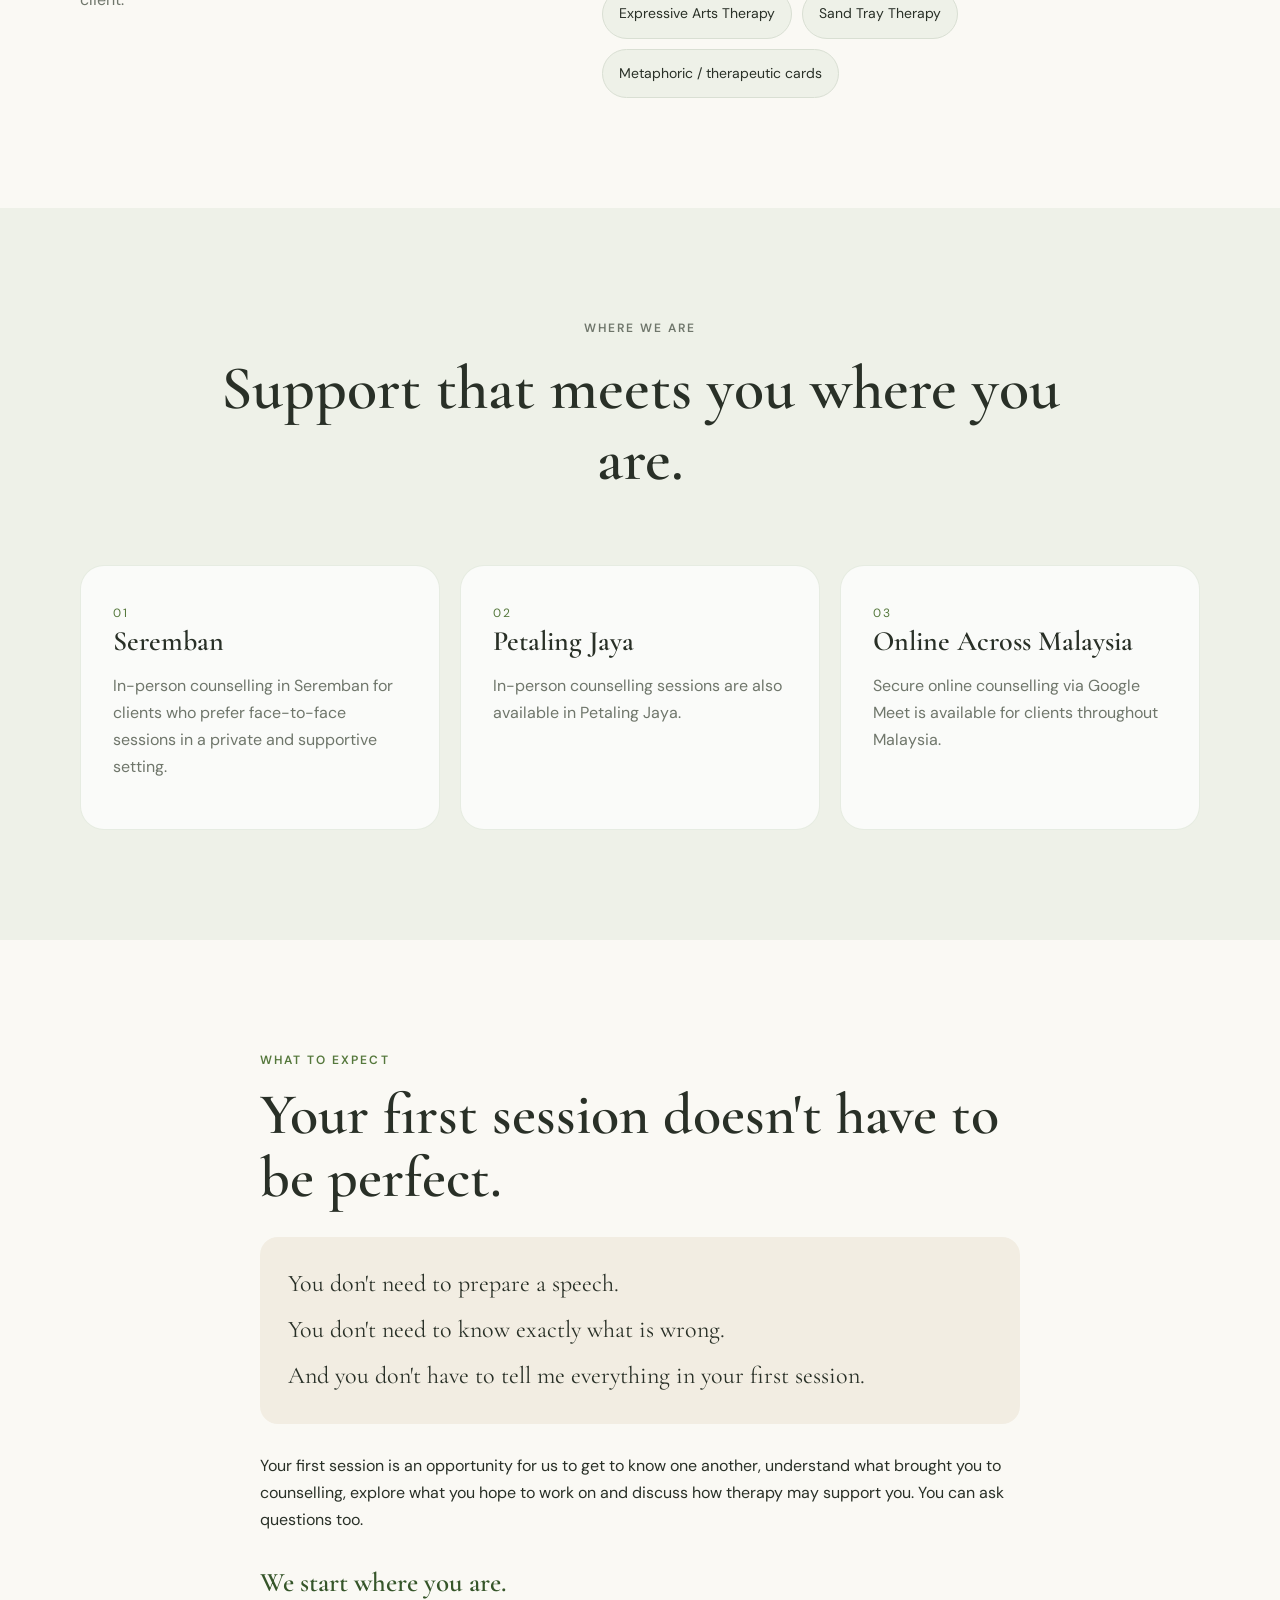
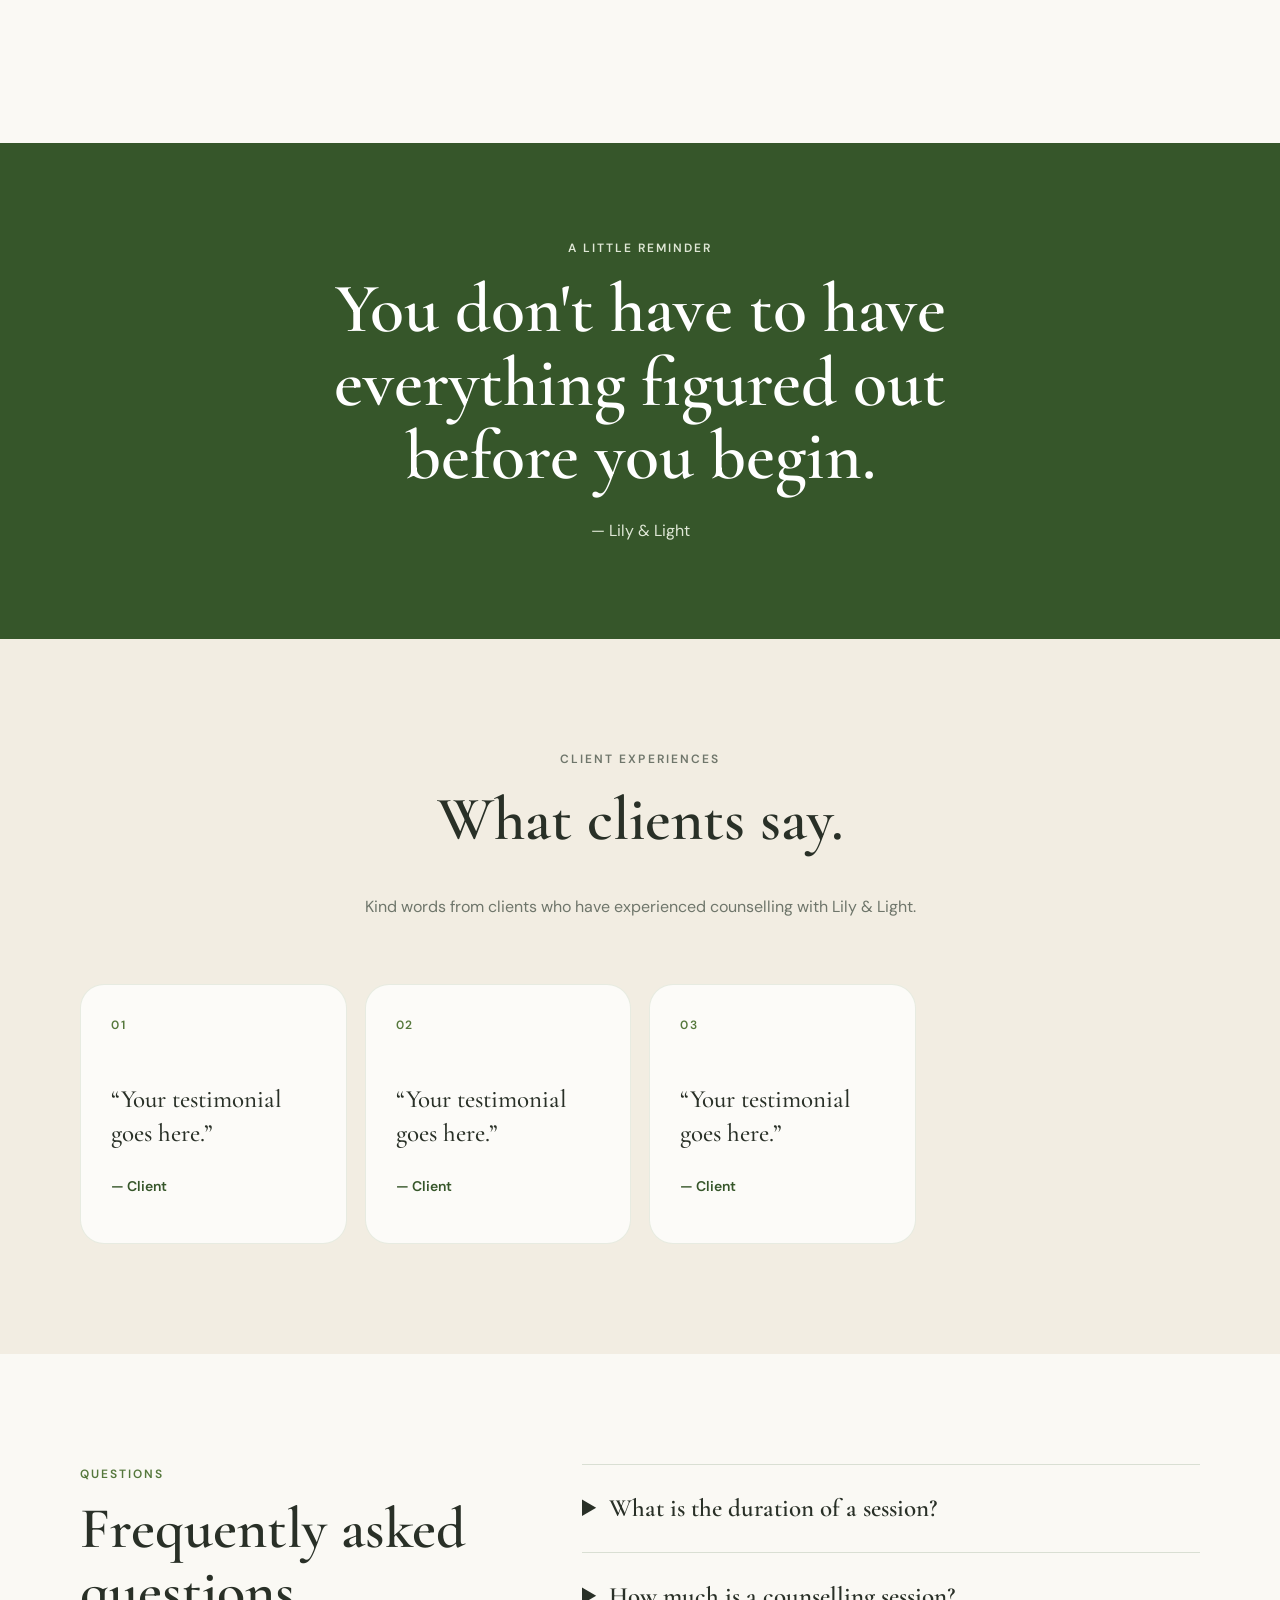
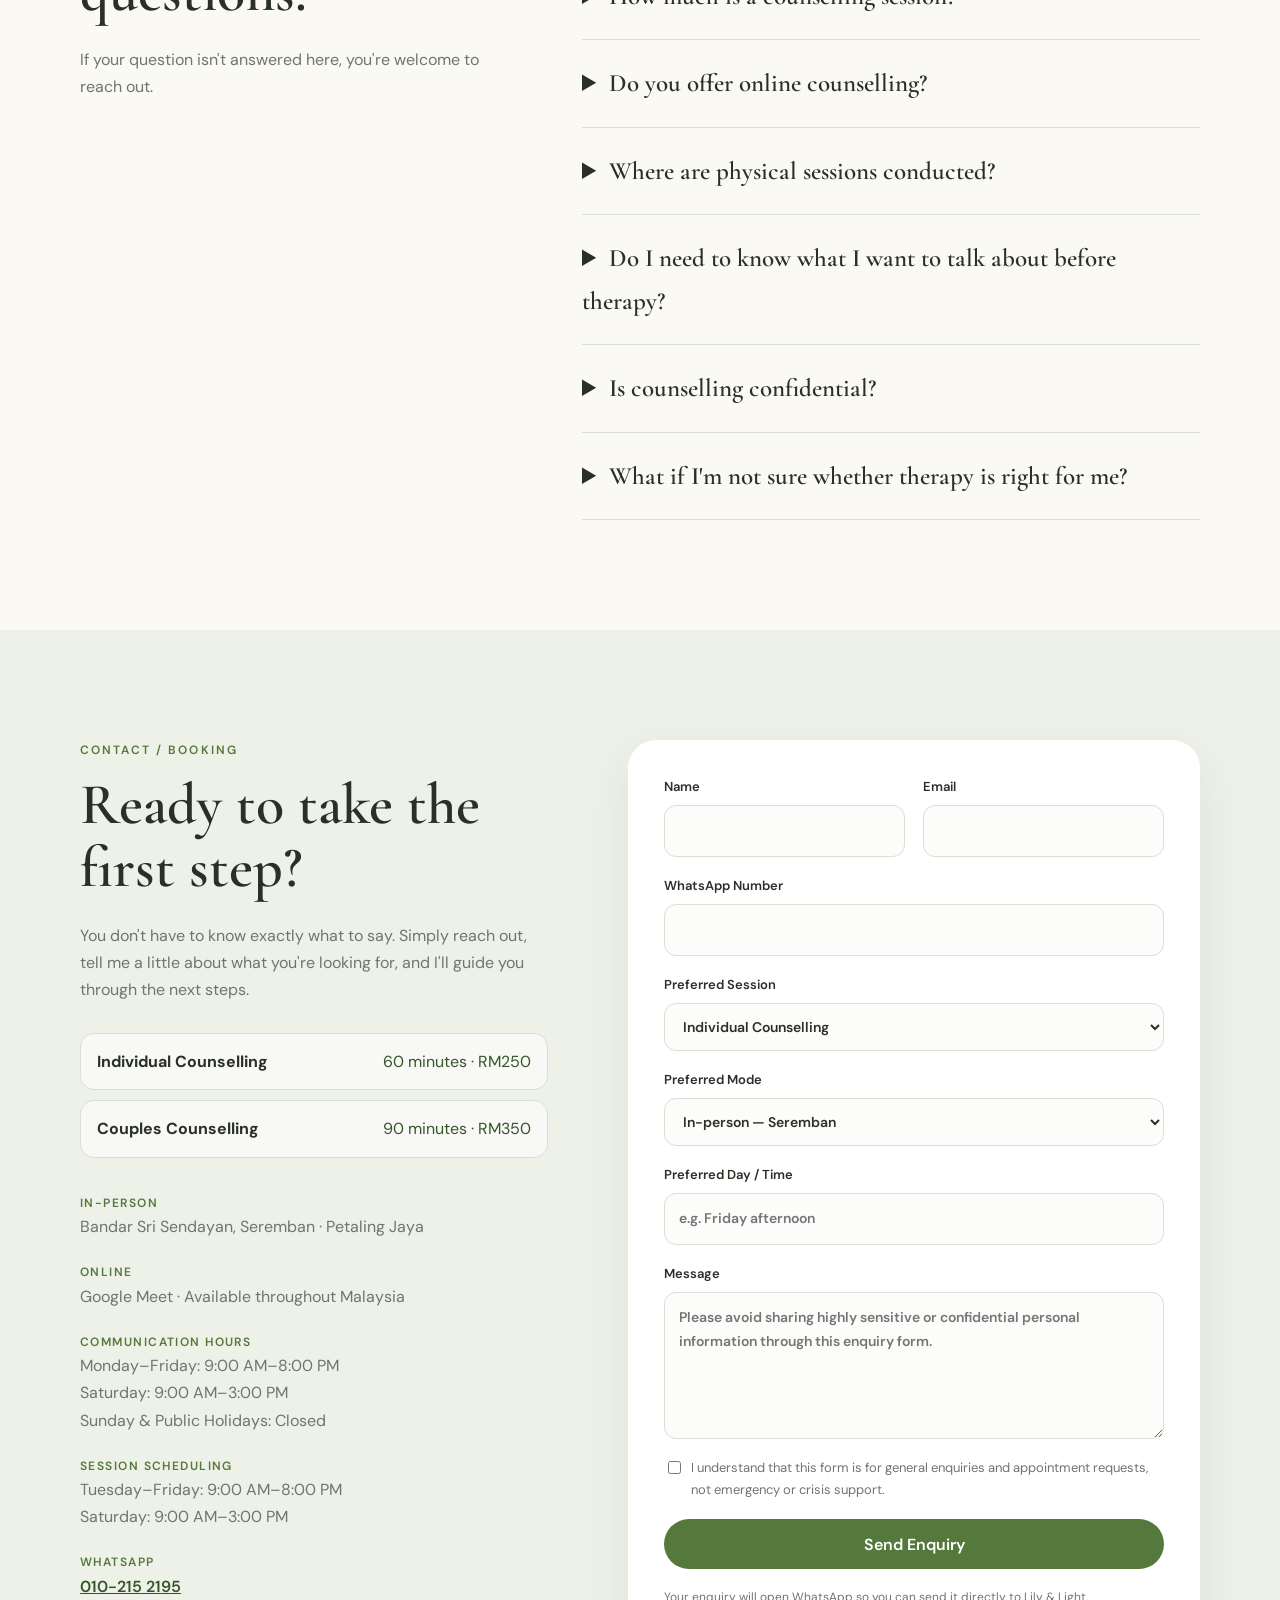
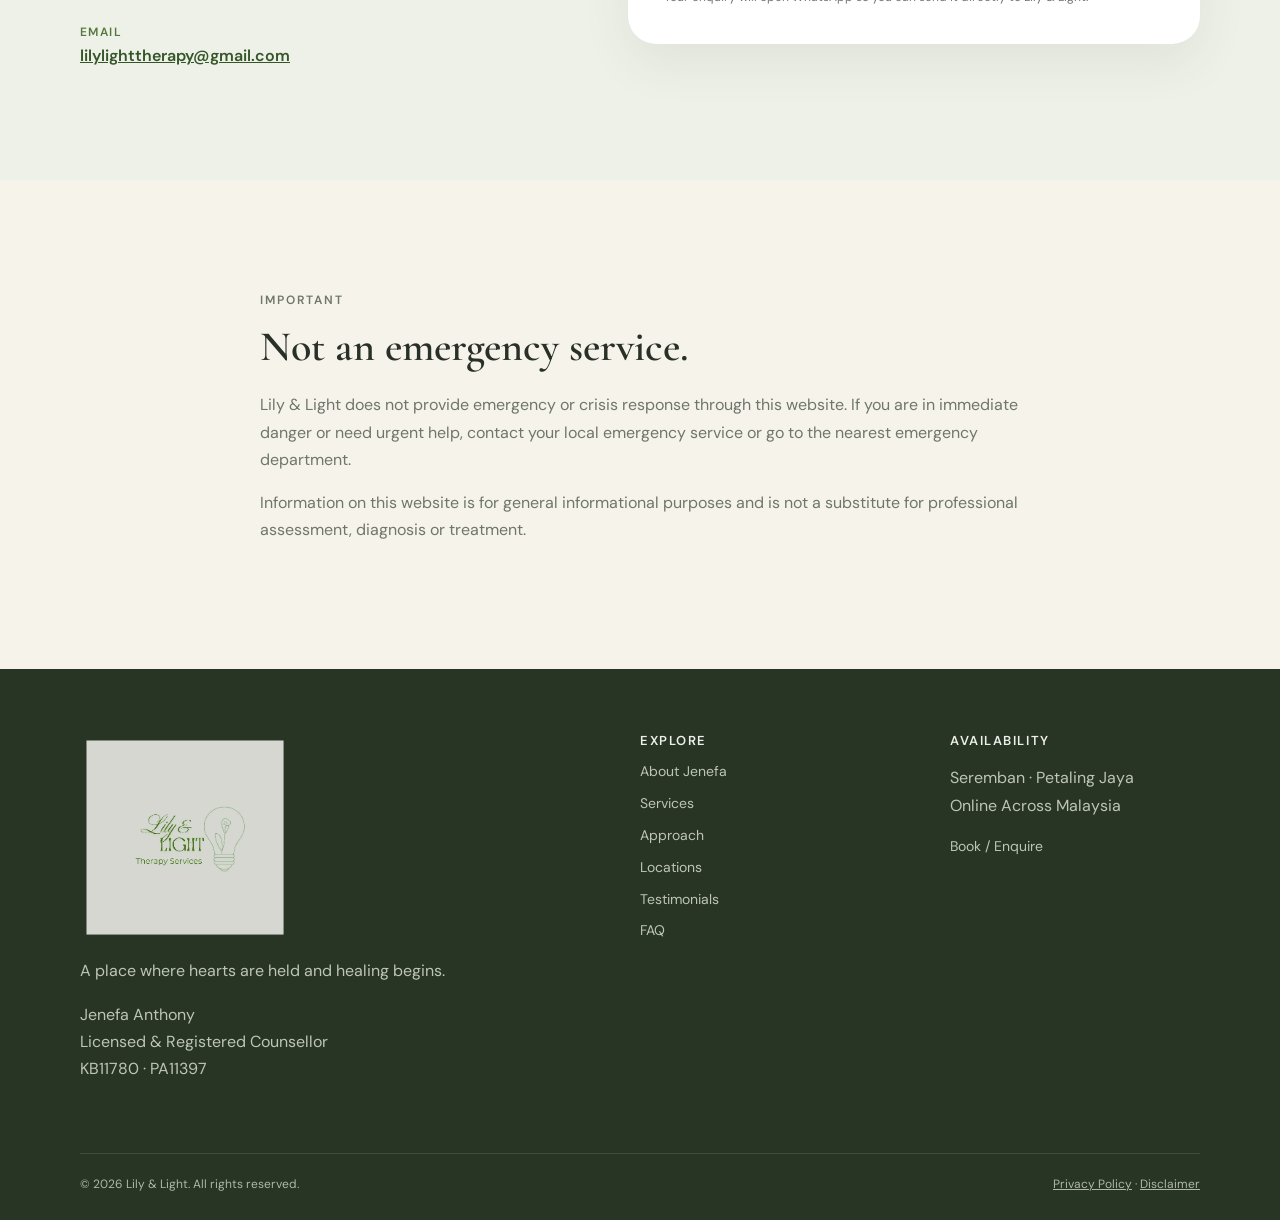
==== commit edf0be5e: "Update index.html" ====
--- a/index.html
+++ b/index.html
@@ -168,7 +168,7 @@
           <div><span>Email</span><p><a href="mailto:lilylighttherapy@gmail.com">lilylighttherapy@gmail.com</a></p></div>
         </div>
       </div>
-</div>
+
       <form class="booking-form" id="bookingForm">
         <div class="form-row"><label>Name<input type="text" name="name" autocomplete="name" required></label><label>Email<input type="email" name="email" autocomplete="email" required></label></div>
         <label>WhatsApp Number<input type="tel" name="whatsapp" autocomplete="tel"></label>
